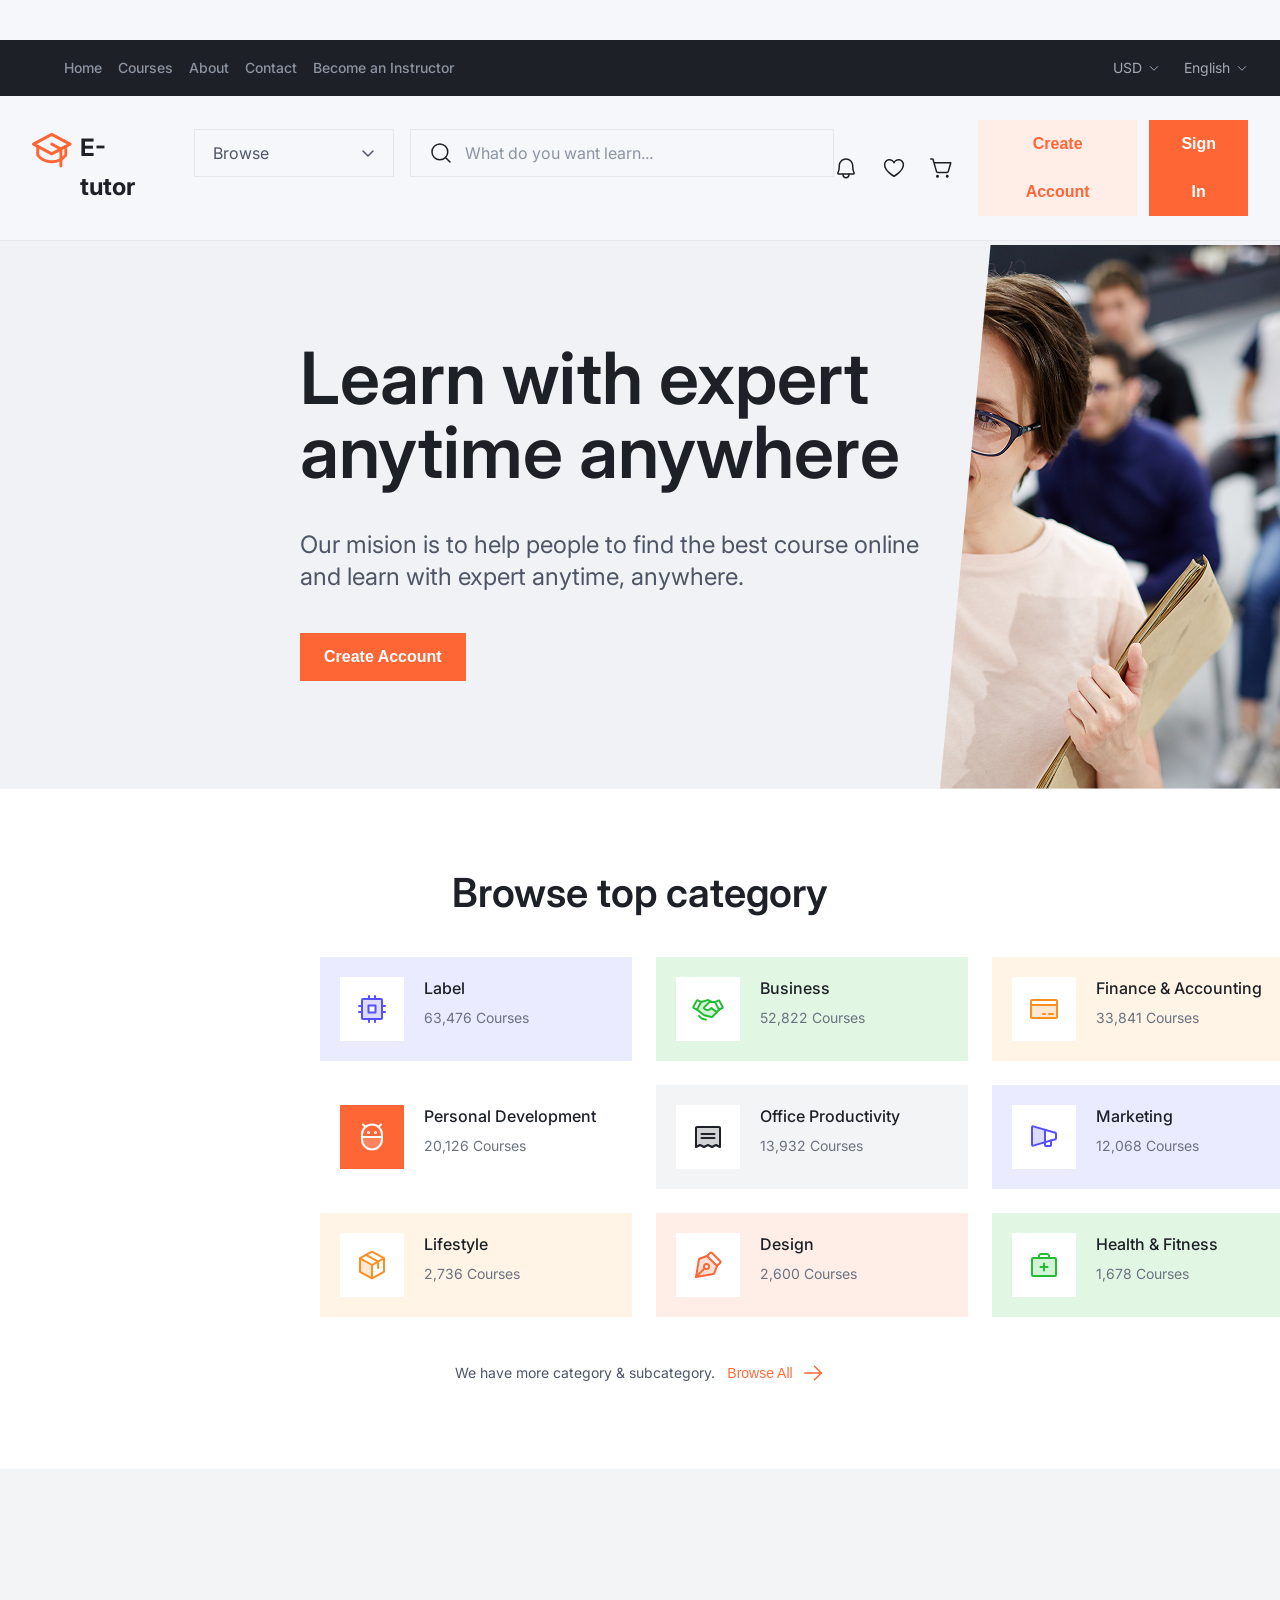
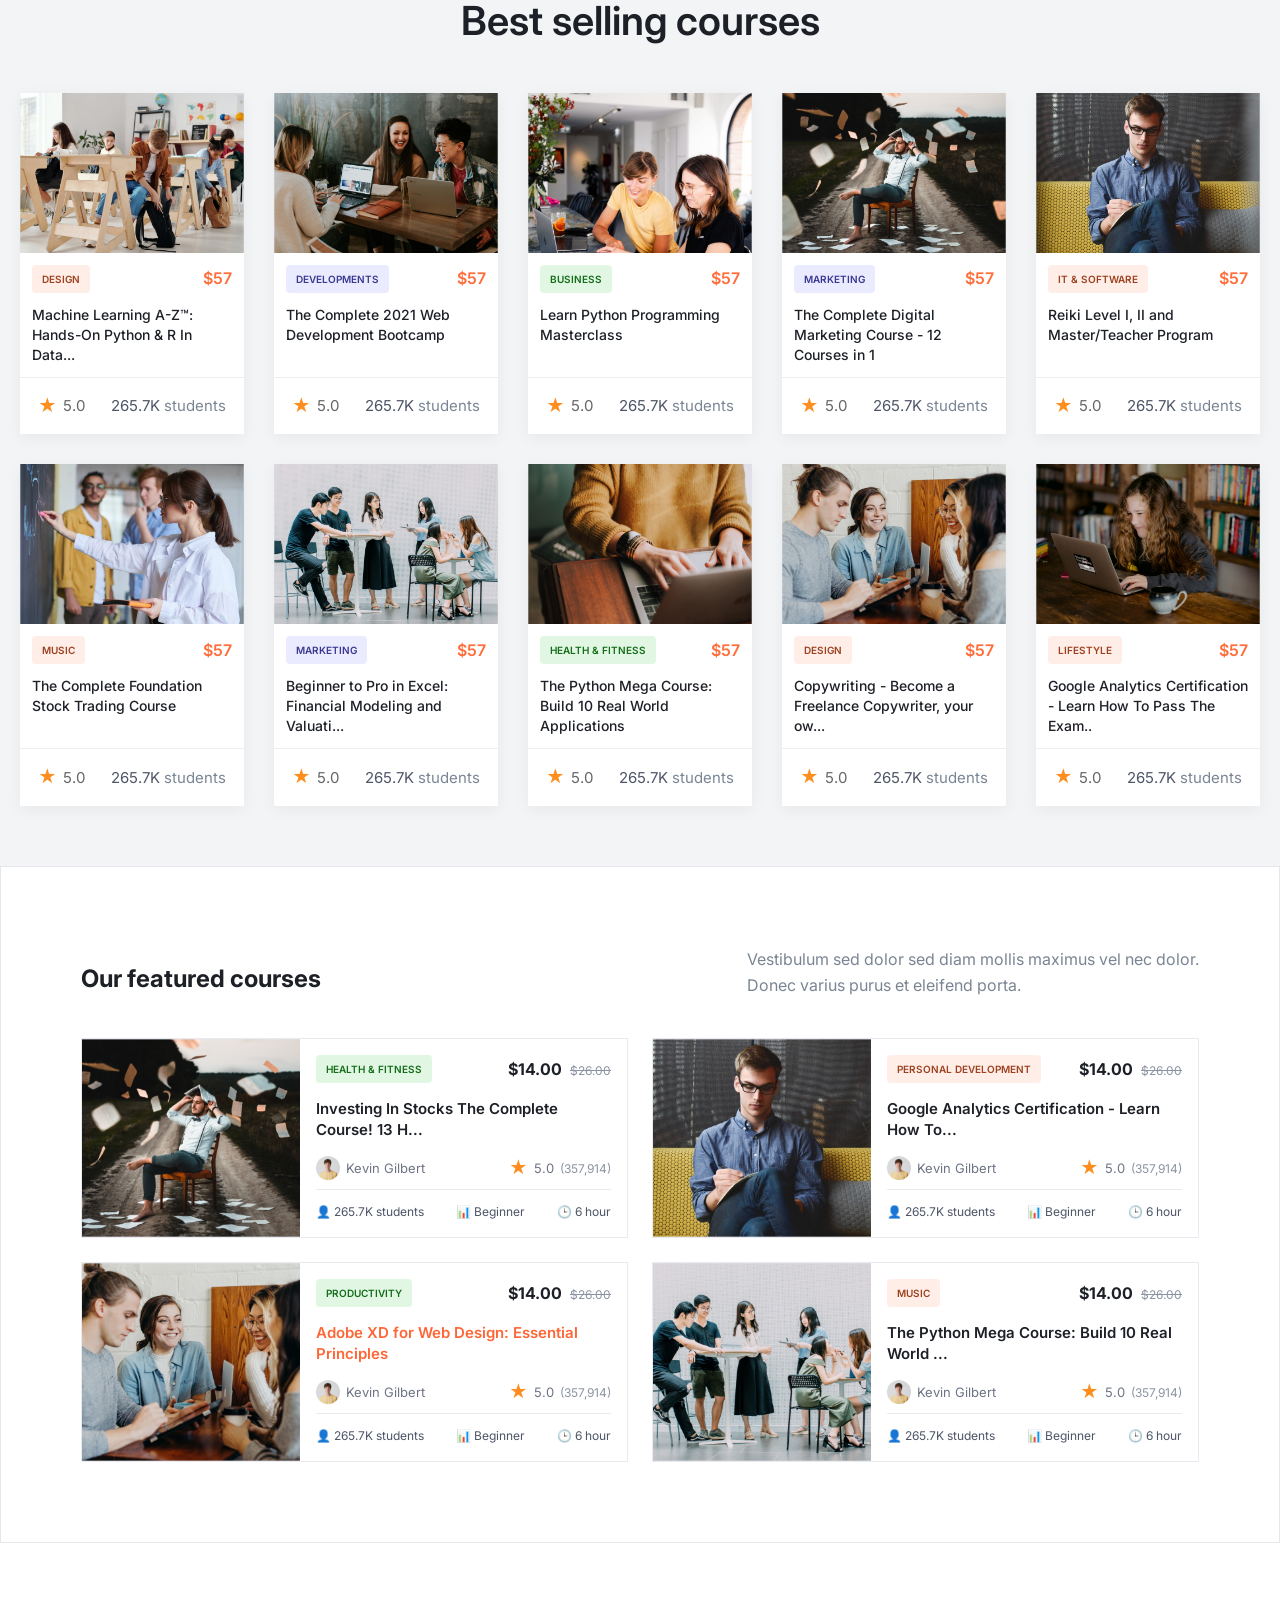
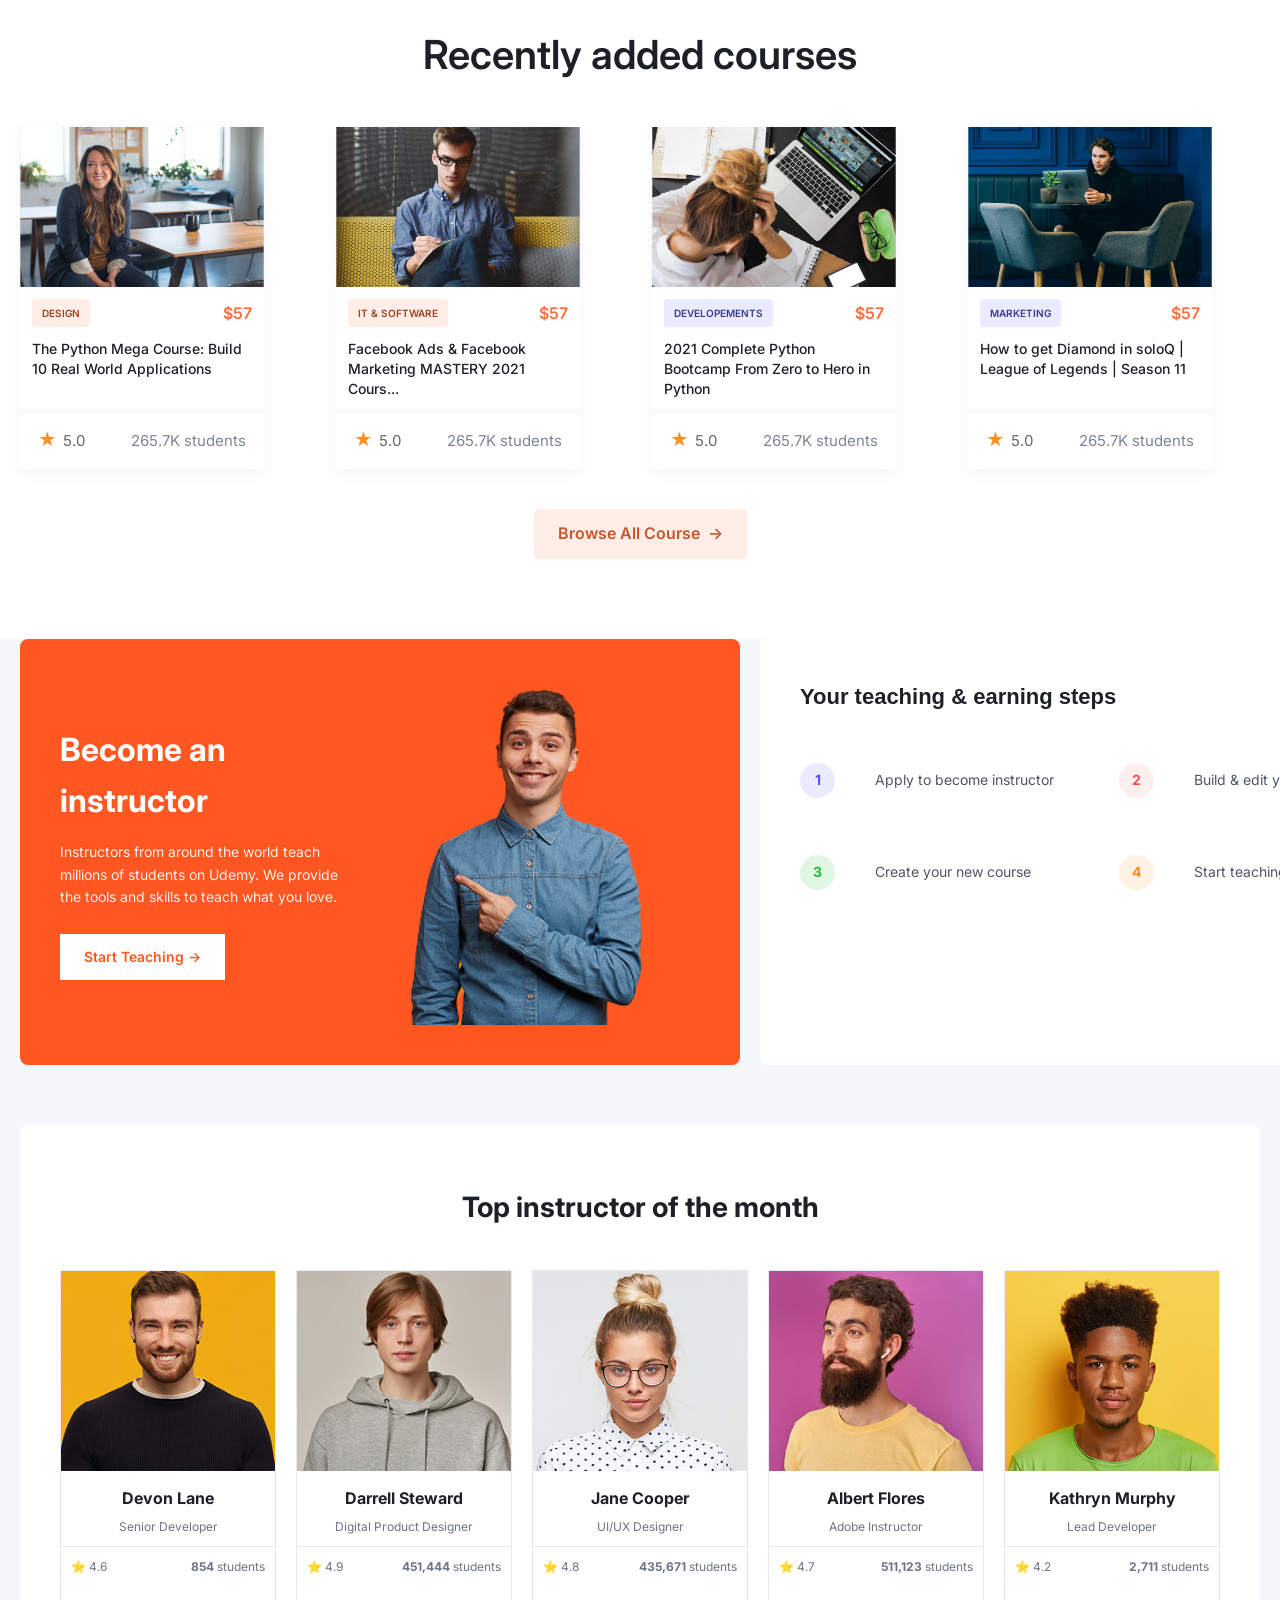
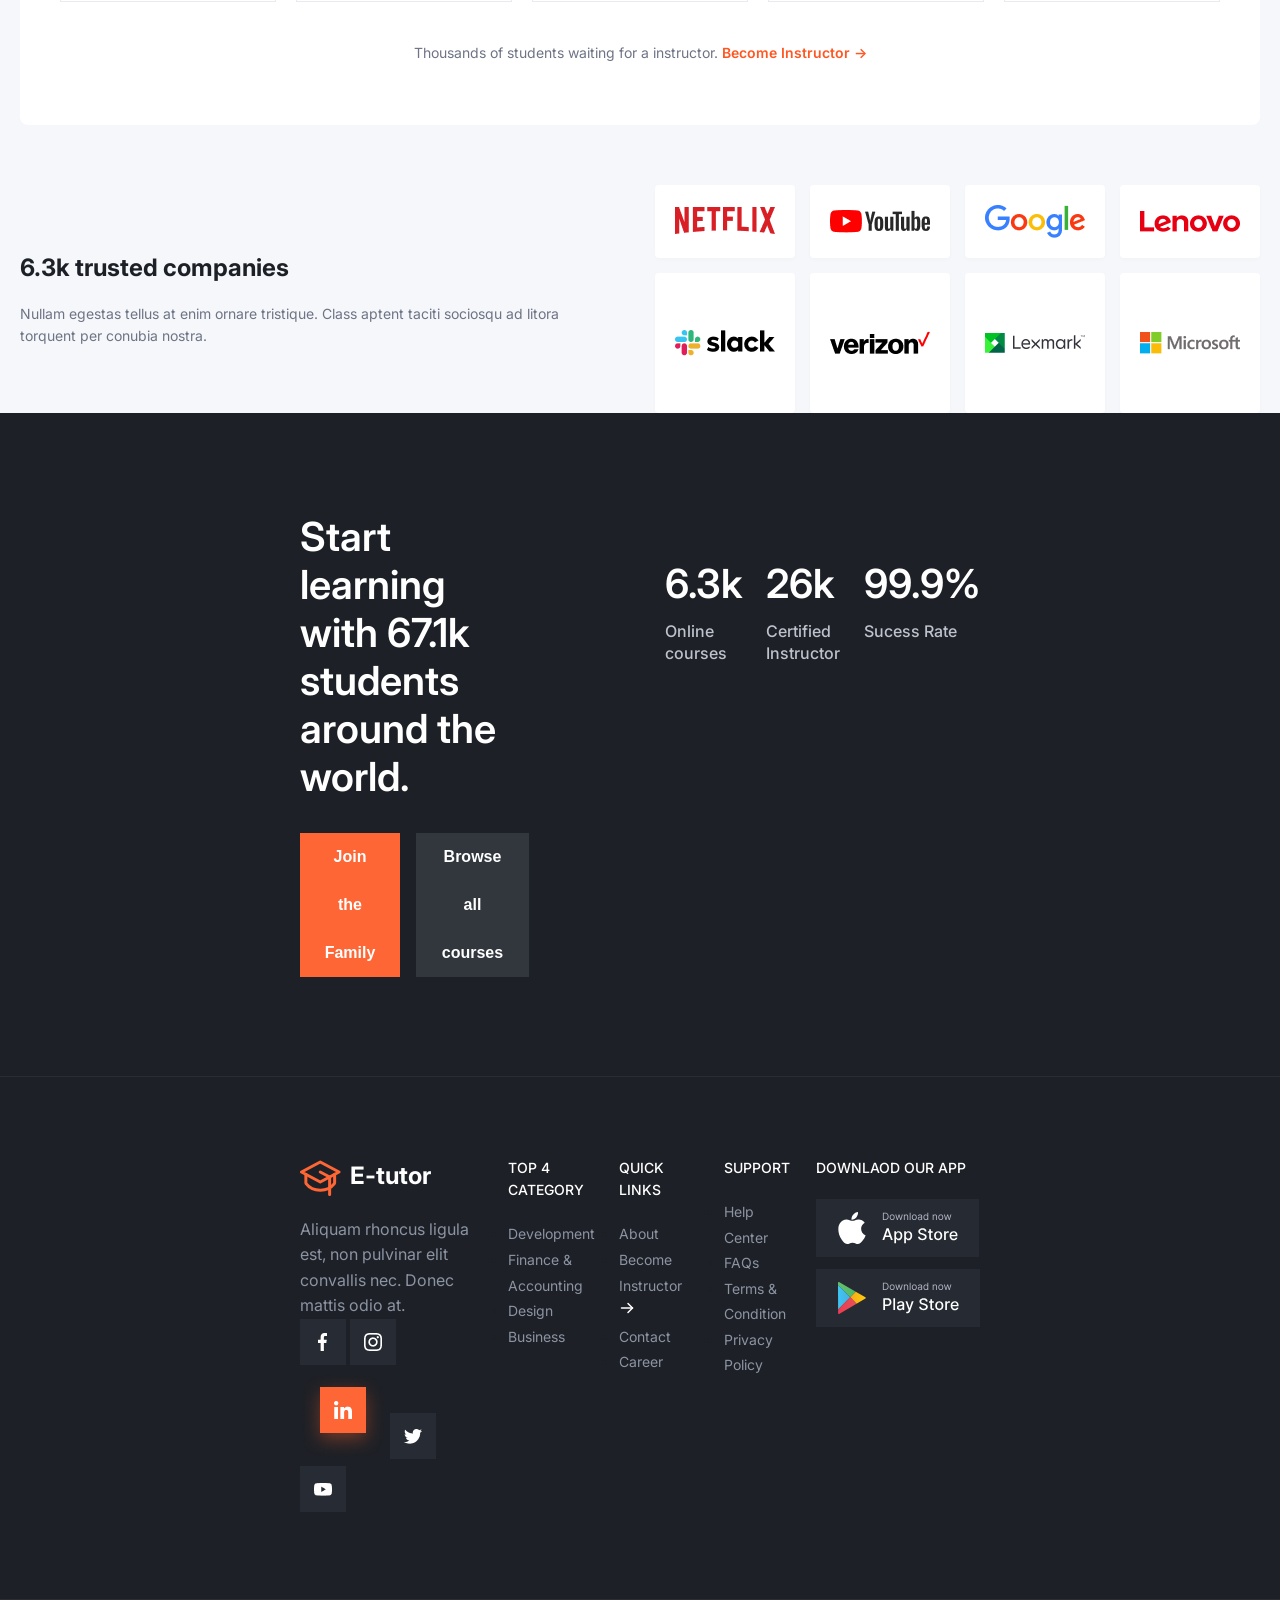
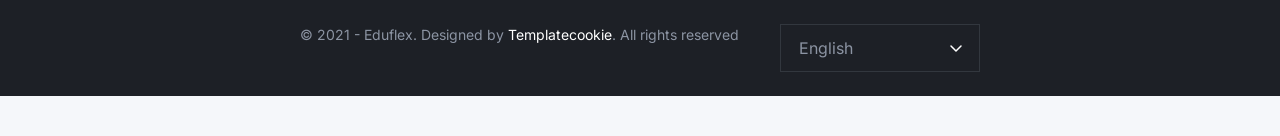
==== index.html @ 82d7642f "test" ====
<!doctype html>
<html lang="en">
  <head>
    <meta charset="UTF-8" />
    <meta name="viewport" content="width=device-width, initial-scale=1.0" />
    <title>E-Tutor</title>
    <link rel="stylesheet" href="main.css" />
    <link
      href="https://fonts.googleapis.com/css2?family=Inter:wght@400;500;600;700&display=swap"
      rel="stylesheet"
    />
  </head>


  <body>

    <!--Navigation-->
    <header>
      <nav class="top-nav">
        <ul>
          <li><a href="#">Home</a></li>
          <li><a href="#">Courses</a></li>
          <li><a href="#">About</a></li>
          <li><a href="#">Contact</a></li>
          <li><a href="#">Become an Instructor</a></li>
        </ul>

        <div class="usd-eng">
          <div class="usd">
            <div class="usd">USD</div>
            <img src="assets/imgs/ChevronDown.svg" alt="ChevronDown" />
          </div>

          <div class="eng">
            <div class="eng">English</div>
            <img src="assets/imgs/ChevronDown.svg" alt="ChevronDown" />
          </div>
        </div>
      </nav>

      <nav class="first-nav">
        <div class="left">
          <div class="logo">
            <img src="assets/icons/GraduationCap.svg" alt="logo" />
            <h1>E-tutor</h1>
          </div>

          <div class="category-search">
            <div class="category">
              <span>Browse</span>
              <img src="assets/imgs/ChevronDown-browse.svg" alt="ChevronDown" />
            </div>
            <div class="search">
              <img src="assets/icons/MagnifyingGlass.svg" alt="search" />
              <span>What do you want learn...</span>
            </div>
          </div>
        </div>

        <div class="right">
          <div class="icons">
            <img src="assets/icons/Bell.svg" alt="bell" />
            <img src="assets/icons/Heart.svg" alt="heart" />
            <img src="assets/icons/ShoppingCartSimple.svg" alt="shoppingcart" />
          </div>
          <div class="buttons">
            <button class="btn-secondary-primary">Create Account</button>
            <button class="btn-primary-primary">Sign In</button>
          </div>
        </div>
      </nav>
      
    </header>

    <!--First section-->

    <section class="hero">
      <div class="content">
        <h1>Learn with expert anytime anywhere</h1>
        <p>
          Our mision is to help people to find the best course online and learn
          with expert anytime, anywhere.
        </p>
        <button class="btn-primary-primary">Create Account</button>
      </div>
      <div class="image-box">
        <img src="assets/imgs/hero-image.png" alt="heroimage" />
      </div>
    </section>

    <!--Category section-->

    <section class="top-category">
      <h2>Browse top category</h2>

      <div class="container">
        <div class="collection secondary">
          <img src="assets/icons/Frame 145.svg" alt="" />
          <div class="content">
            <h3>Label</h3>
            <p>63,476 Courses</p>
          </div>
        </div>

        <div class="collection success">
          <img src="assets/icons/Frame 145 (1).svg" alt="" />
          <div class="content">
            <h3>Business</h3>
            <p>52,822 Courses</p>
          </div>
        </div>

        <div class="collection warning">
          <img src="assets/icons/Frame 145 (2).svg" alt="" />
          <div class="content">
            <h3>Finance & Accounting</h3>
            <p>33,841 Courses</p>
          </div>
        </div>

        <div class="collection error">
          <img src="assets/icons/Frame 145 (3).svg" alt="" />
          <div class="content">
            <h3>IT & Software</h3>
            <p>22,649 Courses</p>
          </div>
        </div>

        <div class="collection white">
          <img src="assets/icons/Frame 145 (4).svg" alt="" />
          <div class="content">
            <h3>Personal Development</h3>
            <p>20,126 Courses</p>
          </div>
        </div>

        <div class="collection gray">
          <img src="assets/icons/Frame 145 (5).svg" alt="" />
          <div class="content">
            <h3>Office Productivity</h3>
            <p>13,932 Courses</p>
          </div>
        </div>

        <div class="collection secondary">
          <img src="assets/icons/Frame 145 (6).svg" alt="" />
          <div class="content">
            <h3>Marketing</h3>
            <p>12,068 Courses</p>
          </div>
        </div>

        <div class="collection gray">
          <img src="assets/icons/Frame 145 (7).svg" alt="" />
          <div class="content">
            <h3>Photography & Video</h3>
            <p>6,196 Courses</p>
          </div>
        </div>

        <div class="collection warning">
          <img src="assets/icons/Frame 145 (8).svg" alt="" />
          <div class="content">
            <h3>Lifestyle</h3>
            <p>2,736 Courses</p>
          </div>
        </div>

        <div class="collection primary">
          <img src="assets/icons/Frame 145 (9).svg" alt="" />
          <div class="content">
            <h3>Design</h3>
            <p>2,600 Courses</p>
          </div>
        </div>

        <div class="collection success">
          <img src="assets/icons/Frame 145 (10).svg" alt="" />
          <div class="content">
            <h3>Health & Fitness</h3>
            <p>1,678 Courses</p>
          </div>
        </div>

        <div class="collection warning">
          <img src="assets/icons/Frame 145 (11).svg" alt="" />
          <div class="content">
            <h3>Music</h3>
            <p>959 Courses</p>
          </div>
        </div>
      </div>

      <div class="more-categories">
        <p>We have more category & subcategory.</p>
        <button class="simple-btn">Browse All <img src="assets/icons/ArrowRight (1).svg" alt="arrow"></button>
      </div>
    </section>

    <section class="selling-courses">
      <div class="selling-courses-content container">
        <h1 class="selling-courses-h1">Best selling courses</h1>
        <div class="selling-courses-cards">
          <div class="course-card">
            <img
              src="assets/imgs/fstcardimage.png"
              alt="Course Image"
              class="course-img"
            />

            <div class="course-body">
              <div class="top-row">
                <span class="category-red">DESIGN</span>
                <span class="price">$57</span>
              </div>

              <h3 class="course-title">
                Machine Learning A-Z™: Hands-On Python & R In Data...
              </h3>
            </div>

            <div class="course-footer">
              <div class="rating">
                <span class="star">★</span>
                <span>5.0</span>
              </div>
              <div class="students">
                <span style="color: #4e5566">265.7K </span>students
              </div>
            </div>
          </div>
          <div class="course-card">
            <img
              src="assets/imgs/2cardimage.png"
              alt="Course Image"
              class="course-img"
            />

            <div class="course-body">
              <div class="top-row">
                <span class="category-blue">DEVELOPMENTS</span>
                <span class="price">$57</span>
              </div>

              <h3 class="course-title">
                The Complete 2021 Web Development Bootcamp
              </h3>
            </div>

            <div class="course-footer">
              <div class="rating">
                <span class="star">★</span>
                <span>5.0</span>
              </div>
              <div class="students">
                <span style="color: #4e5566">265.7K </span>students
              </div>
            </div>
          </div>
          <div class="course-card">
            <img
              src="assets/imgs/3cardimage.png"
              alt="Course Image"
              class="course-img"
            />

            <div class="course-body">
              <div class="top-row">
                <span class="category-green">BUSINESS</span>
                <span class="price">$57</span>
              </div>

              <h3 class="course-title">Learn Python Programming Masterclass</h3>
            </div>

            <div class="course-footer">
              <div class="rating">
                <span class="star">★</span>
                <span>5.0</span>
              </div>
              <div class="students">
                <span style="color: #4e5566">265.7K </span>students
              </div>
            </div>
          </div>
          <div class="course-card">
            <img
              src="assets/imgs/4cardimage.png"
              alt="Course Image"
              class="course-img"
            />

            <div class="course-body">
              <div class="top-row">
                <span class="category-blue">MARKETING</span>
                <span class="price">$57</span>
              </div>

              <h3 class="course-title">
                The Complete Digital Marketing Course - 12 Courses in 1
              </h3>
            </div>

            <div class="course-footer">
              <div class="rating">
                <span class="star">★</span>
                <span>5.0</span>
              </div>
              <div class="students">
                <span style="color: #4e5566">265.7K </span>students
              </div>
            </div>
          </div>
          <div class="course-card">
            <img
              src="assets/imgs/5cardimage.png"
              alt="Course Image"
              class="course-img"
            />

            <div class="course-body">
              <div class="top-row">
                <span class="category-red">IT & SOFTWARE</span>
                <span class="price">$57</span>
              </div>

              <h3 class="course-title">
                Reiki Level I, II and Master/Teacher Program
              </h3>
            </div>

            <div class="course-footer">
              <div class="rating">
                <span class="star">★</span>
                <span>5.0</span>
              </div>
              <div class="students">
                <span style="color: #4e5566">265.7K </span>students
              </div>
            </div>
          </div>
          <div class="course-card">
            <img
              src="assets/imgs/6cardimage.png"
              alt="Course Image"
              class="course-img"
            />

            <div class="course-body">
              <div class="top-row">
                <span class="category-red">MUSIC</span>
                <span class="price">$57</span>
              </div>

              <h3 class="course-title">
                The Complete Foundation Stock Trading Course
              </h3>
            </div>

            <div class="course-footer">
              <div class="rating">
                <span class="star">★</span>
                <span>5.0</span>
              </div>
              <div class="students">
                <span style="color: #4e5566">265.7K </span>students
              </div>
            </div>
          </div>
          <div class="course-card">
            <img
              src="assets/imgs/7cardimage.png"
              alt="Course Image"
              class="course-img"
            />

            <div class="course-body">
              <div class="top-row">
                <span class="category-blue">MARKETING</span>
                <span class="price">$57</span>
              </div>

              <h3 class="course-title">
                Beginner to Pro in Excel: Financial Modeling and Valuati...
              </h3>
            </div>

            <div class="course-footer">
              <div class="rating">
                <span class="star">★</span>
                <span>5.0</span>
              </div>
              <div class="students">
                <span style="color: #4e5566">265.7K </span>students
              </div>
            </div>
          </div>
          <div class="course-card">
            <img
              src="assets/imgs/8cardimage.png"
              alt="Course Image"
              class="course-img"
            />

            <div class="course-body">
              <div class="top-row">
                <span class="category-green">HEALTH & FITNESS</span>
                <span class="price">$57</span>
              </div>

              <h3 class="course-title">
                The Python Mega Course: Build 10 Real World Applications
              </h3>
            </div>

            <div class="course-footer">
              <div class="rating">
                <span class="star">★</span>
                <span>5.0</span>
              </div>
              <div class="students">
                <span style="color: #4e5566">265.7K </span>students
              </div>
            </div>
          </div>
          <div class="course-card">
            <img
              src="assets/imgs/9cardimage.png"
              alt="Course Image"
              class="course-img"
            />

            <div class="course-body">
              <div class="top-row">
                <span class="category-red">DESIGN</span>
                <span class="price">$57</span>
              </div>

              <h3 class="course-title">
                Copywriting - Become a Freelance Copywriter, your ow...
              </h3>
            </div>

            <div class="course-footer">
              <div class="rating">
                <span class="star">★</span>
                <span>5.0</span>
              </div>
              <div class="students">
                <span style="color: #4e5566">265.7K </span>students
              </div>
            </div>
          </div>
          <div class="course-card">
            <img
              src="assets/imgs/10cardimage.png"
              alt="Course Image"
              class="course-img"
            />

            <div class="course-body">
              <div class="top-row">
                <span class="category-red">LIFESTYLE</span>
                <span class="price">$57</span>
              </div>

              <h3 class="course-title">
                Google Analytics Certification - Learn How To Pass The Exam..
              </h3>
            </div>

            <div class="course-footer">
              <div class="rating">
                <span class="star">★</span>
                <span>5.0</span>
              </div>
              <div class="students">
                <span style="color: #4e5566">265.7K </span>students
              </div>
            </div>
          </div>
        </div>
      </div>
    </section>

    <section class="feature-courses">
      <div class="feature-courses-content container">
        <div class="feature-courses-text-content">
          <h1 class="feature-courses-h1">Our featured courses</h1>
          <p class="feature-courses-p students">
            Vestibulum sed dolor sed diam mollis maximus vel nec dolor. <br />
            Donec varius purus et eleifend porta.
          </p>
        </div>
        <div class="feature-grid">
          <div class="feature-card">
            <div class="feature-img">
              <img src="assets/imgs/feature1pic.png" alt="Course Thumbnail" />
            </div>

            <div class="feature-content">
              <div class="feature-top">
                <span class="category-green">HEALTH & FITNESS</span>
                <div class="feature-price">
                  <span class="new-price">$14.00</span>
                  <span class="old-price">$26.00</span>
                </div>
              </div>

              <h3 class="feature-title">
                Investing In Stocks The Complete Course! 13 H...
              </h3>

              <div class="feature-meta">
                <div class="instructor">
                  <img
                    src="assets/icons/profile iconK.G.jpg"
                    alt="Kevin Gilbert"
                    class="avatar"
                  />
                  <span>Kevin Gilbert</span>
                </div>
                <div class="rating">
                  <span class="star">★</span>
                  <span class="score">5.0</span>
                  <span class="count">(357,914)</span>
                </div>
              </div>

              <div class="feature-footer">
                <div class="footer-item"><span>👤</span> 265.7K students</div>
                <div class="footer-item"><span>📊</span> Beginner</div>
                <div class="footer-item"><span>🕒</span> 6 hour</div>
              </div>
            </div>
          </div>
          <div class="feature-card">
            <div class="feature-img">
              <img src="assets/imgs/feature2pic.png" alt="Course Thumbnail" />
            </div>

            <div class="feature-content">
              <div class="feature-top">
                <span class="category-red">PERSONAL DEVELOPMENT</span>
                <div class="feature-price">
                  <span class="new-price">$14.00</span>
                  <span class="old-price">$26.00</span>
                </div>
              </div>

              <h3 class="feature-title">
                Google Analytics Certification - Learn How To...
              </h3>

              <div class="feature-meta">
                <div class="instructor">
                  <img
                    src="assets/icons/profile iconK.G.jpg"
                    alt="Kevin Gilbert"
                    class="avatar"
                  />
                  <span>Kevin Gilbert</span>
                </div>
                <div class="rating">
                  <span class="star">★</span>
                  <span class="score">5.0</span>
                  <span class="count">(357,914)</span>
                </div>
              </div>

              <div class="feature-footer">
                <div class="footer-item"><span>👤</span> 265.7K students</div>
                <div class="footer-item"><span>📊</span> Beginner</div>
                <div class="footer-item"><span>🕒</span> 6 hour</div>
              </div>
            </div>
          </div>
          <div class="feature-card">
            <div class="feature-img">
              <img src="assets/imgs/feature3pic.png" alt="Course Thumbnail" />
            </div>

            <div class="feature-content">
              <div class="feature-top">
                <span class="category-green">PRODUCTIVITY</span>
                <div class="feature-price">
                  <span class="new-price">$14.00</span>
                  <span class="old-price">$26.00</span>
                </div>
              </div>

              <h3 class="feature-title" style="color: #ff6636">
                Adobe XD for Web Design: Essential Principles
              </h3>

              <div class="feature-meta">
                <div class="instructor">
                  <img
                    src="assets/icons/profile iconK.G.jpg"
                    alt="Kevin Gilbert"
                    class="avatar"
                  />
                  <span>Kevin Gilbert</span>
                </div>
                <div class="rating">
                  <span class="star">★</span>
                  <span class="score">5.0</span>
                  <span class="count">(357,914)</span>
                </div>
              </div>

              <div class="feature-footer">
                <div class="footer-item"><span>👤</span> 265.7K students</div>
                <div class="footer-item"><span>📊</span> Beginner</div>
                <div class="footer-item"><span>🕒</span> 6 hour</div>
              </div>
            </div>
          </div>
          <div class="feature-card">
            <div class="feature-img">
              <img src="assets/imgs/feature4pic.png" alt="Course Thumbnail" />
            </div>

            <div class="feature-content">
              <div class="feature-top">
                <span class="category-red">MUSIC</span>
                <div class="feature-price">
                  <span class="new-price">$14.00</span>
                  <span class="old-price">$26.00</span>
                </div>
              </div>

              <h3 class="feature-title">
                The Python Mega Course: Build 10 Real World ...
              </h3>

              <div class="feature-meta">
                <div class="instructor">
                  <img
                    src="assets/icons/profile iconK.G.jpg"
                    alt="Kevin Gilbert"
                    class="avatar"
                  />
                  <span>Kevin Gilbert</span>
                </div>
                <div class="rating">
                  <span class="star">★</span>
                  <span class="score">5.0</span>
                  <span class="count">(357,914)</span>
                </div>
              </div>

              <div class="feature-footer">
                <div class="footer-item"><span>👤</span> 265.7K students</div>
                <div class="footer-item"><span>📊</span> Beginner</div>
                <div class="footer-item"><span>🕒</span> 6 hour</div>
              </div>
            </div>
          </div>
        </div>
      </div>
    </section>
    <section class="recently-added">
      <div class="container">
        <h1 class="recently-added-h1">Recently added courses</h1>

        <div class="recently-added-grid">
          <div class="course-card">
            <img
              src="assets/imgs/recentlypic1.png"
              alt="Course Image"
              class="course-img"
            />
            <div class="course-body">
              <div class="top-row">
                <span class="category-red">DESIGN</span>
                <span class="price">$57</span>
              </div>
              <h3 class="course-title">
                The Python Mega Course: Build 10 Real World Applications
              </h3>
            </div>
            <div class="course-footer">
              <div class="rating"><span class="star">★</span> 5.0</div>
              <div class="students">265.7K students</div>
            </div>
          </div>
          <div class="course-card">
            <img
              src="assets/imgs/recentlypic2.png"
              alt="Course Image"
              class="course-img"
            />
            <div class="course-body">
              <div class="top-row">
                <span class="category-red">IT & SOFTWARE</span>
                <span class="price">$57</span>
              </div>
              <h3 class="course-title">
                Facebook Ads & Facebook Marketing MASTERY 2021 Cours...
              </h3>
            </div>
            <div class="course-footer">
              <div class="rating"><span class="star">★</span> 5.0</div>
              <div class="students">265.7K students</div>
            </div>
          </div>
          <div class="course-card">
            <img
              src="assets/imgs/recentlypic3.png"
              alt="Course Image"
              class="course-img"
            />
            <div class="course-body">
              <div class="top-row">
                <span class="category-blue">DEVELOPEMENTS</span>
                <span class="price">$57</span>
              </div>
              <h3 class="course-title">
                2021 Complete Python Bootcamp From Zero to Hero in Python
              </h3>
            </div>
            <div class="course-footer">
              <div class="rating"><span class="star">★</span> 5.0</div>
              <div class="students">265.7K students</div>
            </div>
          </div>
          <div class="course-card">
            <img
              src="assets/imgs/recentlypic4.png"
              alt="Course Image"
              class="course-img"
            />
            <div class="course-body">
              <div class="top-row">
                <span class="category-blue">MARKETING</span>
                <span class="price">$57</span>
              </div>
              <h3 class="course-title">
                How to get Diamond in soloQ | League of Legends | Season 11
              </h3>
            </div>
            <div class="course-footer">
              <div class="rating"><span class="star">★</span> 5.0</div>
              <div class="students">265.7K students</div>
            </div>
          </div>
        </div>

        <div class="browse-btn-container">
          <a href="#" class="btn-light-primary">
            Browse All Course <span>→</span>
          </a>
        </div>
      </div>
    </section>

    <!-- Adam developer section -->

     <section class="instructor-section">
    <div class="container">
        <section class="hero-grid">
          <div class="cta-card orange-bg">
            <div class="cta-content">
              <h1>Become an instructor</h1>
              <p>
                Instructors from around the world teach millions of students on
                Udemy. We provide the tools and skills to teach what you love.
              </p>
              <a href="#" class="btn-white">Start Teaching &rarr;</a>
            </div>
            <div class="cta-image">
              <img
                src="./assets/imgs/Become an Instructor (1).png"
                alt="Instructor pointing"
              />
            </div>
          </div>
          <div class="steps-card">
            <h2>Your teaching & earning steps</h2>
            <div class="steps-list">
              <div class="step-item">
                <span class="step-num one">1</span>
                <p>Apply to become instructor</p>
              </div>
              <div class="step-item">
                <span class="step-num two">2</span>
                <p>Build & edit your profile</p>
              </div>
              <div class="step-item">
                <span class="step-num three">3</span>
                <p>Create your new course</p>
              </div>
              <div class="step-item">
                <span class="step-num four">4</span>
                <p>Start teaching & earning</p>
              </div>
            </div>
          </div>
        </section>

        <section class="instructors-section">
          <div class="section-header">
            <h2>Top instructor of the month</h2>
          </div>

          <div class="instructor-grid">
            <div class="instructor-card">
              <div class="img-wrapper yellow">
                <img src="./assets/imgs/Image (11).png" alt="Devon Lane" />
              </div>
              <h3>Devon Lane</h3>
              <span>Senior Developer</span>
              <hr />
              <div class="card-footer">
                <span class="rating">⭐ 4.6</span>
                <span class="students"><b>854</b> students</span>
              </div>
            </div>
            <div class="instructor-card">
              <div class="img-wrapper grey">
                <img src="./assets/imgs/Image (12).png" alt="Darrell Steward" />
              </div>
              <h3>Darrell Steward</h3>
              <span>Digital Product Designer</span>
              <hr />
              <div class="card-footer">
                <span class="rating">⭐ 4.9</span>
                <span class="students"><b>451,444</b> students</span>
              </div>
            </div>
            <div class="instructor-card">
              <div class="img-wrapper blue">
                <img src="./assets/imgs/Image (13).png" alt="Jane Cooper" />
              </div>
              <h3>Jane Cooper</h3>
              <span>UI/UX Designer</span>
              <hr />
              <div class="card-footer">
                <span class="rating">⭐ 4.8</span>
                <span class="students"><b>435,671</b> students</span>
              </div>
            </div>
            <div class="instructor-card">
              <div class="img-wrapper purple">
                <img src="./assets/imgs/Image (14).png" alt="Albert Flores" />
              </div>
              <h3>Albert Flores</h3>
              <span>Adobe Instructor</span>
              <hr />
              <div class="card-footer">
                <span class="rating">⭐ 4.7</span>
                <span class="students"><b>511,123</b> students</span>
              </div>
            </div>
            <div class="instructor-card">
              <div class="img-wrapper green">
                <img src="./assets/imgs/Image (15).png" alt="Kathryn Murphy" />
              </div>
              <h3>Kathryn Murphy</h3>
              <span>Lead Developer</span>
              <hr />
              <div class="card-footer">
                <span class="rating">⭐ 4.2</span>
                <span class="students"><b>2,711</b> students</span>
              </div>
            </div>
          </div>
          <p class="bottom-cta">
            Thousands of students waiting for a instructor.
            <a href="#">Become Instructor &rarr;</a>
          </p>
        </section>

        <section class="trust-section">
          <div class="trust-info">
            <h2>6.3k trusted companies</h2>
            <p>
              Nullam egestas tellus at enim ornare tristique. Class aptent
              taciti sociosqu ad litora torquent per conubia nostra.
            </p>
          </div>
          <div class="logo-grid">
            <div class="logo-card">
              <img src="./assets/imgs/Vector (9).png" alt="Netflix" />
            </div>
            <div class="logo-card">
              <img src="./assets/imgs/youtube.png" alt="YouTube" />
            </div>
            <div class="logo-card">
              <img src="./assets/imgs/google.png" alt="Google" />
            </div>
            <div class="logo-card">
              <img src="./assets/imgs/lenovo.png" alt="Lenovo" />
            </div>
            <div class="logo-card">
              <img src="./assets/imgs/slack.png" alt="Slack" />
            </div>
            <div class="logo-card">
              <img src="./assets/imgs/verizon.png" alt="Verizon" />
            </div>
            <div class="logo-card">
              <img src="./assets/imgs/lexmark.png" alt="Lexmark" />
            </div>
            <div class="logo-card">
              <img src="./assets/imgs/microsoft.png" alt="Microsoft" />
            </div>
          </div>
        </section>
      </div>


    <!--Footer-->


    <footer>

      <div class="call-to-action">

        <div class="content">
          <h2>Start learning with 67.1k <br> students around the world.</h2>
          <div class="buttons">
            <button class="btn-primary-primary">Join the Family</button>
            <button class="btn-secondary-gray">Browse all courses</button>
          </div>
        </div>

        <div class="fun-facts">

          <div class="fun-fact">
            <h2>6.3k</h2>
            <p>Online courses</p>
          </div>
          <div class="fun-fact">
            <h2>26k</h2>
            <p>Certified Instructor</p>
          </div>
          <div class="fun-fact">
            <h2>99.9%</h2>
            <p>Sucess Rate</p>
          </div>

        </div>

      </div>

      <div class="main-footer">
        <div class="eduguard">
          <div class="content">
             <div class="logo">
                <img src="assets/icons/GraduationCap.svg" alt="logo">
                <h1>E-tutor</h1>
             </div>
             <p>Aliquam rhoncus ligula est, non pulvinar elit<br>
             convallis nec. Donec mattis odio at.</p>
          </div>
          <div class="social-media">
            <img src="assets/icons/Social (1).png" alt="facebook">
            <img src="assets/icons/Social.png" alt="instagram">
            <img src="assets/icons/Social (4).png" alt="linkedin">
            <img src="assets/icons/Social (2).png" alt="twitter">
            <img src="assets/icons/Social (3).png" alt="youtube">
          </div>

        </div>

        <div class="explore">
          <h3>Top 4 Category</h3>
          <div>
            <ul>
              <li><a href="#">Development</a></li>
              <li><a href="#">Finance & Accounting</a></li>
              <li><a href="#">Design</a></li>
              <li><a href="#">Business</a></li>
            </ul>
          </div>
        </div>

        <div class="quick-links">
          <h3>Quick Links</h3>
          <div>
            <ul>
              <li><a href="#">About</a></li>
              <li><a href="#">Become Instructor <img src="assets/icons/ArrowRight.svg" alt="arrowright"></a></li>
              <li><a href="#">Contact</a></li>
              <li><a href="#">Career</a></li>
            </ul>
          </div>
        </div>

        <div class="support">
          <h3>Support</h3>
          <div>
            <ul>
              <li><a href="#">Help Center</a></li>
              <li><a href="#">FAQs</a></li>
              <li><a href="#">Terms & Condition</a></li>
              <li><a href="#">Privacy Policy</a></li>
            </ul>
          </div>
        </div>

        <div class="download-app">
          <h3>Downlaod our app</h3>
          <div class="app">
            <img src="assets/icons/Download our app.svg" alt="appstore">
            <img src="assets/icons/Download our app (1).svg" alt="playstore">
          </div>
        </div>

      </div>

      <div class="bottom-footer">
        <p>© 2021 - Eduflex. Designed by <span>Templatecookie</span>. All rights reserved</p>
        <div class="language">
          <span>English</span>
          <img src="assets/icons/footer-ChevronDown (1).svg" alt="chevrondown">
        </div>

      </div>


    </footer>

















  </body>
</html>
---- main.css ----
* {
  margin: 0;
  padding: 0;
  box-sizing: border-box;

}

:root {
  --primary-orange: #FF5722;
  --text-dark: #1D2026;
  --text-light: #6E7485;
  --bg-light: #F5F7FA;
  --gray-900: #1D2026;
  --gray-800: #32373e;
  --gray-700: #4E5566;
  --gray-600: #6b7280;
  --gray-500: #8C94A3;
  --gray-400: #a3a9b6;
  --gray-300: #bdc2cc;
  --gray-200: #d1d5db;
  --gray-100: #e5e7eb;
  --gray-50: #f3f4f6;
  --white: #ffffff;
  --primary-900: #2d1309;
  --primary-800: #632a14;
  --primary-700: #9c4221;
  --primary-600: #c9552b;
  --primary-500: #ff6d3b;
  --primary-400: #ff8c66;
  --primary-300: #ffaa8c;
  --primary-200: #FFDDD1;
  --primary-100: #FFEEE8;
  --secondary-900: #12112a;
  --secondary-800: #25245d;
  --secondary-700: #3a3891;
  --secondary-600: #4e4bc6;
  --secondary-500: #5e5bf9;
  --secondary-400: #7f7dfa;
  --secondary-300: #9f9dfb;
  --secondary-200: #cfcefd;
  --secondary-100: #EBEBFF;
  --success-900: #061a06;
  --success-800: #0d4411;
  --success-700: #156d1a;
  --success-600: #22932a;
  --success-500: #27b632;
  --success-400: #53c75e;
  --success-300: #81d88a;
  --success-200: #c6e9ca;
  --success-100: #E1F7E3;
  --warning-900: #281504;
  --warning-800: #66380c;
  --warning-700: #9b5816;
  --warning-600: #d07d1e;
  --warning-500: #f99725;
  --warning-400: #ffb154;
  --warning-300: #ffcb85;
  --warning-200: #ffe4be;
  --warning-100: #fff4e5;
  --danger-900: #250a0a;
  --danger-800: #5c1b1b;
  --danger-700: #8e2b2b;
  --danger-600: #bc3a3a;
  --danger-500: #e54545;
  --danger-400: #ec7272;
  --danger-300: #f19b9b;
  --danger-200: #f7c9c9;
  --danger-100: #fdf2f2;
  --error-100:#FFF0F0;
}


body{
    font-family: 'Inter', sans-serif;
    background-color: var(--bg-light);
    color: var(--text-dark);
    line-height: 1.6;
    padding: 40px 0;
}

.container {
    max-width: 1100px;
    margin: 0 auto;
    padding: 0 20px;
}

/* Hero Section */
.hero-grid {
    display: grid;
    grid-template-columns: 1.5fr 1fr;
    gap: 20px;
    margin-bottom: 60px;
}

.cta-card {
    display: flex;
    align-items: center;
    border-radius: 8px;
    overflow: hidden;
    color: white;
    padding: 40px;
    position: relative;
}

.orange-bg {
    background-color: var(--primary-orange);
}

.cta-content {
    flex: 1;
    z-index: 2;
}

.cta-content h1 {
    font-size: 32px;
    margin-bottom: 15px;
}

.cta-content p {
    font-size: 14px;
    margin-bottom: 25px;
    opacity: 0.9;
}

.btn-white {
    display: inline-block;
    background: white;
    color: var(--primary-orange);
    padding: 12px 24px;
    text-decoration: none;
    font-weight: 600;
    font-size: 14px;
}

.cta-image {
    flex: 1.2;
    /* Zdnaha bach tched blassa kber (Rectangle) */
    align-self: flex-end;
    /* Bach tji las9a l-teht bhal l-image original */
    display: flex;
    justify-content: flex-end;
}

.cta-image img {
    width: 100%;
    height: 100%;
    object-fit: cover;
    /* Had l-propriété darouriya bach l-image mat-t-jmmehch awla t-t-jbed */
    display: block;
}


/* L-container li jama3 l-stps kamlin */
.steps-card {
    background: white;
    padding: 40px;
    border-radius: 8px;
    /* Bach l-card t-hazz l-text ila t-zad t-toul dyalo */
    width: fit-content;
    min-width: 500px;
}

.steps-card h2 {
    font-size: 22px;
    margin-bottom: 30px;
    font-family: sans-serif;
}

.steps-list {
    display: grid;
    /* "auto auto" kat-khalli l-columns y-welliw straight m3a l-text */
    grid-template-columns: auto auto;
    column-gap: 40px;
    /* Fara9 kbir bin l-columns bach may-t-lass9och */
    row-gap: 20px;
}
.container {
  max-width: 1480px;
  margin: 0 auto;
  padding: 0 20px;
  width: 100%;
}
.step-item {
    display: flex;
    align-items: center;
}

.step-item p {
    /* HADOU HOUMA LI KAI-KHALIWH EN LIGNE */
    white-space: nowrap;
    /* Mat-rje3ch l-ster abadan */
    font-size: 14px;
    padding: 20px;
    color: #4E5566;
    margin: 5px;
}

.step-num {
    width: 35px;
    height: 35px;
    border-radius: 50%;
    display: flex;
    align-items: center;
    justify-content: center;
    margin-right: 15px;
    font-weight: bold;
    font-size: 14px;
    /* Bach l-dayra mat-t-f3essch m3a l-text l-twil */
    flex-shrink: 0;
}

.one {
    background: #EBEBFF;
    color: #564FFD;
}

.two {
    background: #FFF0F0;
    color: #FF4E4E;
}

.three {
    background: #E1F7E3;
    color: #23BD33;
}

.four {
    background: #FFF2E5;
    color: #FD8E1F;
}

/* Instructor Section */
.instructors-section {
    background: white;
    padding: 60px 40px;
    border-radius: 8px;
    text-align: center;
}

.section-header h2 {
    font-size: 28px;
    margin-bottom: 40px;
}

.instructor-grid {
    display: grid;
    grid-template-columns: repeat(auto-fit, minmax(180px, 1fr));
    gap: 20px;
}

.instructor-card {
    border: 1px solid #E9EAF0;
    padding-bottom: 15px;
    transition: transform 0.3s;
}

.instructor-card:hover {
    transform: translateY(-5px);
}

.img-wrapper {
    height: 200px;
    overflow: hidden;
    margin-bottom: 15px;
}

.img-wrapper img {
    width: 100%;
    height: 100%;
    object-fit: cover;
}

/* Background colors for images */


.instructor-card h3 {
    font-size: 16px;
    margin: 10px 0 5px;
}

.instructor-card span {
    font-size: 12px;
    color: var(--text-light);
    display: block;
    margin-bottom: 10px;
}

.instructor-card hr {
    border: 0;
    border-top: 1px solid #E9EAF0;
    margin: 10px 0;
}

.card-footer {
    display: flex;
    justify-content: space-between;
    padding: 0 10px;
    font-size: 12px;
}

.bottom-cta {
    margin-top: 40px;
    font-size: 14px;
    color: var(--text-light);
}

.bottom-cta a {
    color: var(--primary-orange);
    text-decoration: none;
    font-weight: 600;
}

/* Trust Section */
.trust-section {
    display: flex;
    margin-top: 60px;
    gap: 40px;
    align-items: center;
}

.trust-info {
    flex: 1;
}

.trust-info h2 {
    font-size: 24px;
    margin-bottom: 15px;
}

.trust-info p {
    color: var(--text-light);
    font-size: 14px;
}

.logo-grid {
    display: grid;
    grid-template-columns: repeat(4, 1fr);
    gap: 15px;;
}

.logo-card {
    background: white;
    padding: 20px;
    display: flex;
    align-items: center;
    justify-content: center;
    border-radius: 4px;
    box-shadow: 0 2px 4px rgba(0, 0, 0, 0.02);
}

@media (max-width: 768px) {

    .hero-grid,
    .trust-section {
        grid-template-columns: 1fr;
        flex-direction: column;
    }

    .instructor-grid {
        grid-template-columns: 1fr 1fr;
    }
}

/*selling courses section*/
.selling-courses {
  display: block;    
  width: 100%;
  background-color: var(--gray-50);
  padding-top: 80px;
  padding-bottom: 160px;
}
.selling-courses-h1 {
  width: 100%;
  text-align: center;
  font-size: 40px;
  font-weight: 600;
  color: var(--gray-900);
  margin-top: 40px;
}
.selling-courses-cards {
  display: grid;
  grid-template-columns: repeat(5, 1fr);
  gap: 30px;
  margin-top: 40px;
}
/* Course Card Styles */
.course-card {
  width: 100%;
  max-width: 244px;
  min-height: 333px;
  background: #fff;
  border-radius: 0px;
  overflow: hidden;
  box-shadow: 0 4px 15px rgba(0, 0, 0, 0.05);
  transition: 0.3s ease;
  display: flex;
  flex-direction: column;
}


.course-card:hover {
  transform: translateY(-6px);
}

.course-img {
  width: 100%;
  height: 160px;
  object-fit: cover;
}

.course-body {
  padding: 12px;
  flex-grow: 1;
}

.top-row {
  display: flex;
  justify-content: space-between;
  align-items: center;
  margin-bottom: 12px;
}

.category-red {
  background: var(--primary-100);
  color: var(--primary-700);
  font-size: 10px;
  font-weight: 600;
  padding: 6px 10px;
  border-radius: 4px;
}
.category-blue {
  background: var(--secondary-100);
  color: var(--secondary-700);
  font-size: 10px;
  font-weight: 600;
  padding: 6px 10px;
  border-radius: 4px;
}
.category-green {
  background: var(--success-100);
  color: var(--success-700);
  font-size: 10px;
  font-weight: 600;
  padding: 6px 10px;
  border-radius: 4px;
}

.price {
  font-size: 16px;
  font-weight: 600;
  color: var(--primary-500);
}

.course-title {
  font-size: 14px;
  font-weight: 500;
  color: var(--gray-900);
  line-height: 20px;
  margin: 0;
}

.course-footer {
  border-top: 1px solid #eee;
  padding: 14px 18px;
  display: flex;
  justify-content: space-between;
  align-items: center;
  font-size: 15px;
  color: #666;
  margin-top: auto;
}

.rating {
  display: flex;
  align-items: center;
  gap: 6px;
}

.star {
  color: #ff8c1a;
  font-size: 18px;
}

.students {
  color: #7a8594;
}
/* featured courses section */
.feature-courses {
  display: block;    
  width: 100%;
  margin-top: -100px; 
  position: relative; 
  z-index: 10;
}
.feature-courses-content {
  margin: 0 auto;
  padding: 80px;
  background-color: var(--white);
  border: var(--gray-100) 1px solid;
}
.feature-courses-text-content {
  display: flex;
  justify-content: space-between;
  align-items: flex-end;
  margin-bottom: 40px;
}
.feature-grid {
  display: grid;
  grid-template-columns: repeat(2, 1fr); 
  gap: 24px;
  width: 100%;
}

.feature-card {
  display: flex; /* Makes image sit next to text */
  background: #ffffff;
  border: 1px solid #e9eaf0;
  border-radius: 0px;
  overflow: hidden;
  height: 200px; /* Fixed height to match Figma 402/2 ratio */
}

.feature-img {
  width: 40%;
  height: 100%;
}

.feature-img img {
  width: 100%;
  height: 100%;
  object-fit: cover;
}

.feature-content {
  width: 60%;
  padding: 16px;
  display: flex;
  flex-direction: column;
  justify-content: space-between;
}

.feature-top {
  display: flex;
  justify-content: space-between;
  align-items: center;
}

.new-price {
  font-weight: 700;
  color: #1d2026;
}
.old-price {
  font-size: 12px;
  text-decoration: line-through;
  color: #8c94a3;
  margin-left: 4px;
}

.feature-title {
  font-size: 15px;
  line-height: 1.4;
  font-weight: 600;
  color: #1d2026;
  margin: 8px 0;
}

.feature-meta {
  display: flex;
  justify-content: space-between;
  align-items: center;
  font-size: 13px;
  color: #6e7485;
}

.instructor {
  display: flex;
  align-items: center;
  gap: 6px;
}
.avatar {
  width: 24px;
  height: 24px;
  border-radius: 50%;
}

.star {
  color: #fd8e1f;
}
.count {
  color: #8c94a3;
  font-size: 12px;
}

.feature-footer {
  display: flex;
  justify-content: space-between;
  border-top: 1px solid #e9eaf0;
  padding-top: 12px;
  font-size: 12px;
  color: #4e5566;
}
/*recently added courses section*/
/* --- RECENTLY ADDED SECTION --- */
.recently-added {
  display: block; 
  width: 100%;
  background-color: var(--white); /* White background to separate from gray above */
  padding: 80px 0;
}

.recently-added-h1 {
  width: 100%;
  text-align: center;
  font-size: 40px;
  font-weight: 600;
  color: var(--gray-900);
  margin-bottom: 40px;
}

/* 4-Column Grid for Recent Courses */
.recently-added-grid {
  display: grid;
  grid-template-columns: repeat(4, 1fr); /* 4 cards across per Figma */
  gap: 24px;
  margin-bottom: 40px;
}

/* --- BROWSE ALL BUTTON --- */
.browse-btn-container {
  display: flex;
  justify-content: center;
  margin-top: 20px;
}

.btn-light-primary {
  background-color: var(--primary-100);
  color: var(--primary-600);
  font-weight: 600;
  padding: 12px 24px;
  text-decoration: none;
  border-radius: 4px;
  display: inline-flex;
  align-items: center;
  gap: 8px;
  transition: 0.3s;
}

.btn-light-primary:hover {
  background-color: var(--primary-200);
}



/*Navigation*/


.top-nav {
    background-color: var(--gray-900);
    padding: 15px 32px;
    display: flex;
    justify-content: space-between;
    align-items: center;
    
}


.top-nav ul {
    margin-left: 32px;
    gap: 16px;
    list-style: none;
    display: flex;
    justify-content: space-between;
    
    
}


.top-nav ul a {
    color: var(--gray-500);
    text-decoration: none;
    font-weight: 500;
    font-size: 14px;
    letter-spacing: -1%;
}



.top-nav ul a:hover {
    color:white;
    text-decoration-line: overline;
    text-decoration-color: var(--primary-500);
    text-decoration-thickness: 1px;
    

}



.usd-eng {
    display: flex;
    gap: 24px;
    color: var(--gray-400);
    font-weight: 400;
    font-size: 14px;
    line-height: 22px;
    
}  


.usd-eng .usd {
  display: flex;
  align-items: center;
  gap: 6px;
}

.usd-eng .usd img {
  height: 12px;
  width: 12px;
}


.usd-eng .eng {
  display: flex;
  align-items: center;
  gap: 6px;
}

.usd-eng .eng img {
  height: 12px;
  width: 12px;
}


.first-nav {
  padding: 24px 32px;
  display: flex;
  justify-content: space-between;
  align-items: center;
  border-bottom: 1px solid var(--gray-100);
}

.first-nav .left {
  display: flex;
  gap: 50px;

}

.first-nav .left .logo {
  gap: 8px;
  display: flex;
  

}

.first-nav .left .logo img {
  width: 40px;
  height: 40px;
}


.category-search {
  gap: 16px;
  display: flex;
  
}


.category-search .category {
  width: 200px;
  height: 48px;
  border: 1px solid var(--gray-100);
  display: flex;
  align-items: center;
  justify-content:start;
  gap: 91px;

  

}



.category-search .category span {
  margin-left: 18px;
  font-weight: 400;
  font-size: 16px;
  line-height: 24px;
  color: var(--gray-700);

  

}




.category-search .search {
  width: 424px;
  height: 48px;
  border: 1px solid var(--gray-100);
  display: flex;
  align-items: center;
  justify-content:start;
  gap: 12px;

 
}

.category-search .search img {
  margin-left: 18px;
}


.category-search .search span {
  font-weight: 400;
  font-size: 16px;
  line-height: 24px;
  color: var(--gray-500);
}





.first-nav .right{
  display: flex;
  gap: 24px;
  align-items: center;
  
  

}



.first-nav .right .icons {
  display: flex;
  gap: 24px;
  
}

.first-nav .right .buttons {
  display: flex;
  gap: 12px;
}

.btn-primary-primary {
    padding-left: 24px;
    padding-right: 24px;
    background-color: #FF6636;
    gap: 12px;
    font-weight: 600;
    font-size: 16px;
    line-height: 48px;
    color: white;
    border: none;
}

.btn-primary-primary:hover {
    background-color: #CC522B;
}

.btn-secondary-primary {
    padding-left: 24px;
    padding-right: 24px;
    background-color: #FFEEE8;
    gap: 12px;
    font-weight: 600;
    font-size: 16px;
    line-height: 48px;
    color: #FF6636;
    border: none;

}


.btn-secondary-primary:hover {
    background-color: #FFDDD1;
    color: #CC522B;
}


.btn-secondary-gray {
    padding-left: 24px;
    padding-right: 24px;
    background-color: var(--gray-800);
    gap: 12px;
    font-weight: 600;
    font-size: 16px;
    line-height: 48px;
    color: white;
    border: none;

}


.btn-secondary-gray:hover {
  background-color: var(--gray-100);
  color: var(--gray-800);
}


.simple-btn {
  display: flex;
  align-items: center;
  gap: 6px;
  background-color: white;
  border: none;
  padding-top: 4px;
  padding-bottom: 4px;
  gap: 8px;
  font-weight: 500;
  font-size: 14px;
  line-height: 20px;
  color: var(--primary-500);

}

.simple-btn:hover {
  box-shadow: 0px -1.5px 0px 0px var(--primary-500) inset;
}

/*First section*/


.hero {
  height: 548px;
  display: flex;
  background-color: #F0F2F5;
  
  
 
}


.hero .image-box {
  height: 548px;
  position: relative;
  clip-path: polygon(15% 0, 100% 0, 100% 100%, 0% 100%);
  width: 50%;
  

}


.hero .image-box img {
  width: 100%;
  height: 100%;
  object-fit: cover;
  

}



.hero .content {
  margin-left: 300px;
  margin-top: 100px;
  margin-bottom: 100px;
  width: 50%;
}


.hero .content h1 {
  font-weight: 600;
  font-size: 72px;
  line-height: 74px;
  margin-bottom: 40px;
  width: 648px;
  color: var(--gray-900);
}

.hero .content p {
  font-weight: 400;
  font-size: 24px;
  line-height: 32px;
  width: 648px;
  color: var(--gray-700);
  margin-bottom: 40px;

}



/*Category section*/


.top-category {
  padding: 80px 300px;
  gap: 40px;
  background-color: white;
  
 

}

.top-category h2 {
  font-weight: 600;
  font-size: 40px;
  line-height: 48px;
  color: var(--gray-900);
  margin-bottom: 40px;
  text-align: center;
}

.top-category .container {
  display: grid;
  grid-template-columns: repeat(4, 1fr);
  grid-template-rows: repeat(3, 1fr);
  gap: 24px;
  margin-bottom: 40px;
 
 
}

.top-category .container .collection {
  display: flex;
  padding: 20px;
  gap: 20px;
  width: 312px;
  height: 104px;
  
  
}



 .container .content h3 {
  margin-bottom: 8px;
  font-weight: 500;
  font-size: 16px;
  line-height: 22px;
  color:var(--gray-900);
}


.container .content p {
  font-weight: 400;
  font-size: 14px;
  line-height: 22px;
  color:var(--gray-600);

}





/*Background color of each collection*/

.secondary {
  background-color: var(--secondary-100);
}
.success {
  background-color: var(--success-100);
}
.warning {
  background-color: var(--warning-100);
}
.error {
  background-color: var(--error-100);
}
.white {
  background-color: #ffffff;
}

.white:hover {
  box-shadow: 0px 12px 32px 0px #1D20261A ;
}
.gray {
  background-color: var(--gray-50);
}

.primary {
  background-color: var(--primary-100);
}






.top-category .more-categories {
  align-items: center;
  text-align: center;
  display: flex;
  justify-content: center;
  gap: 12px;
}

.top-category .more-categories p {
  color: var(--gray-700);
  font-weight: 400;
  font-size: 14px;
  line-height: 22px;
  
}






/*    Footer    */

footer {
  background-color: var(--gray-900);
  gap: 80px;
}

.call-to-action {
  padding: 100px 300px;
  gap: 136px;
  box-shadow: 0px -1px 0px 0px #363B4780 inset;
  display: flex;
}

.call-to-action .content h2 {
  font-weight: 600;
  color: white;
  font-size: 40px;
  margin-bottom: 32px;
  line-height: 48px;
}

.call-to-action .content .buttons {
  display: flex;
  gap: 16px;
}

.call-to-action .fun-facts {
  display: flex;
  gap: 24px;
  margin-bottom: 47px;
  margin-top: 47px;
  
  
}


.call-to-action .fun-facts .fun-fact h2 {
  color: white;
  font-weight: 600;
  font-size: 40px;
  line-height: 48px;
  margin-bottom: 12px;
}


.call-to-action .fun-facts .fun-fact p {
  font-weight: 500;
  font-size: 16px;
  line-height: 22px;
  color: var(--gray-300);
}


.main-footer {
  padding: 80px 300px;
  box-shadow: 0px -1px 0px 0px #363B4780 inset;
  display: flex;
}


.main-footer {
  display: flex;
  justify-content: space-between;
  gap: 24px;
}

.main-footer .eduguard {
  gap: 26px;
}

.main-footer .eduguard .logo {
  display: flex;
}


.main-footer .eduguard h1 {
  color: white;
  margin-left: 9px;
  
}

.main-footer .eduguard p {
  color: var(--gray-500);
  margin-top: 20px;
}

.main-footer .explore {
  gap: 20px;
}

.main-footer .explore h3 {
  text-transform: uppercase;
  color: white;
  font-weight: 500;
  font-size: 14px;
  margin-bottom: 20px;
}

.main-footer .explore a {
  font-weight: 400;
  font-size: 14px;
  line-height: 22px;
  color: var(--gray-500);
  text-decoration: none;
  gap: 6px;
  
}

.main-footer .explore a:hover {
  text-decoration: underline;
  text-decoration-color: var(--primary-orange);
  
}

.main-footer .quick-links {
  gap: 20px;
}

.main-footer .quick-links h3 {
  text-transform: uppercase;
  color: white;
  font-weight: 500;
  font-size: 14px;
  margin-bottom: 20px;

}

.main-footer .quick-links a {
  font-weight: 400;
  font-size: 14px;
  line-height: 22px;
  color: var(--gray-500);
  text-decoration: none;
  gap: 6px;

}

.main-footer .quick-links a:hover {
  text-decoration: underline;
  text-decoration-color: var(--primary-orange);
  
}


.main-footer .support  {
  gap: 20px;

}

.main-footer .support h3 {
  text-transform: uppercase;
  color: white;
  font-weight: 500;
  font-size: 14px;
  margin-bottom: 20px;
}

.main-footer .support a {
  font-weight: 400;
  font-size: 14px;
  line-height: 22px;
  color: var(--gray-500);
  text-decoration: none;
  gap: 6px;

}

.main-footer .support a:hover {
  text-decoration: underline;
  text-decoration-color: var(--primary-orange);
  
}


.main-footer .download-app {
  gap: 20px;
}

.main-footer .download-app h3 {
   text-transform: uppercase;
  color: white;
  font-weight: 500;
  font-size: 14px;
  margin-bottom: 20px;
}


.main-footer .download-app .app  {
  display: grid;
  grid-template-columns: repeat(1,1fr);
  gap: 12px;
}




.bottom-footer {
 padding: 24px 300px;
 justify-content: space-between;
 display: flex;
}

.bottom-footer p {
  font-weight: 400;
  font-size: 14px;
  line-height: 22px;
  color: var(--gray-500);
}

.bottom-footer p span {
  font-weight: 400;
  color: white;
  font-size: 14px;
  line-height: 22px;
}


.bottom-footer .language {
  width: 200px;
  height: 48px;
  border: 1px solid var(--gray-800);
  display: flex;
  align-items: center;
  gap: 95px;
  
}

.bottom-footer .language span {
  font-weight: 400;
  font-size: 16px;
  line-height: 24px;
  color: var(--gray-500);
  margin-left: 18px;
}
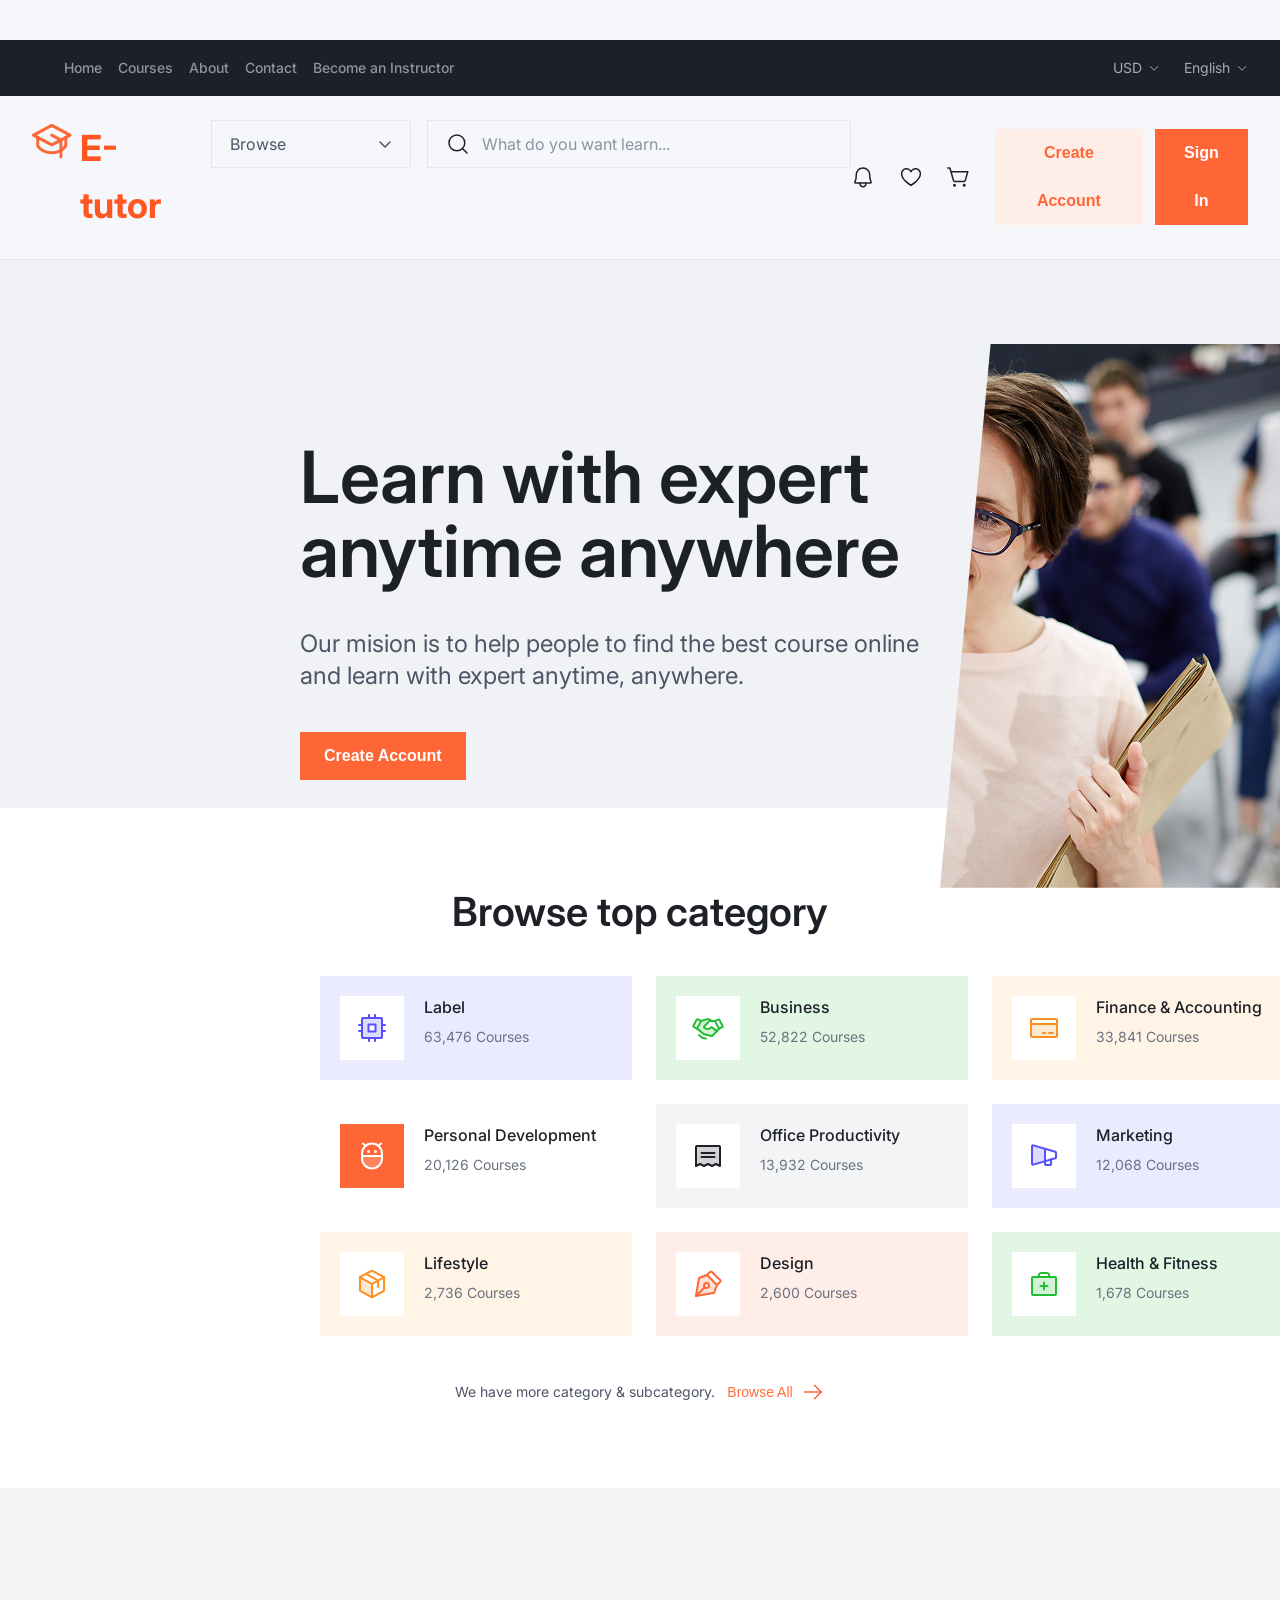
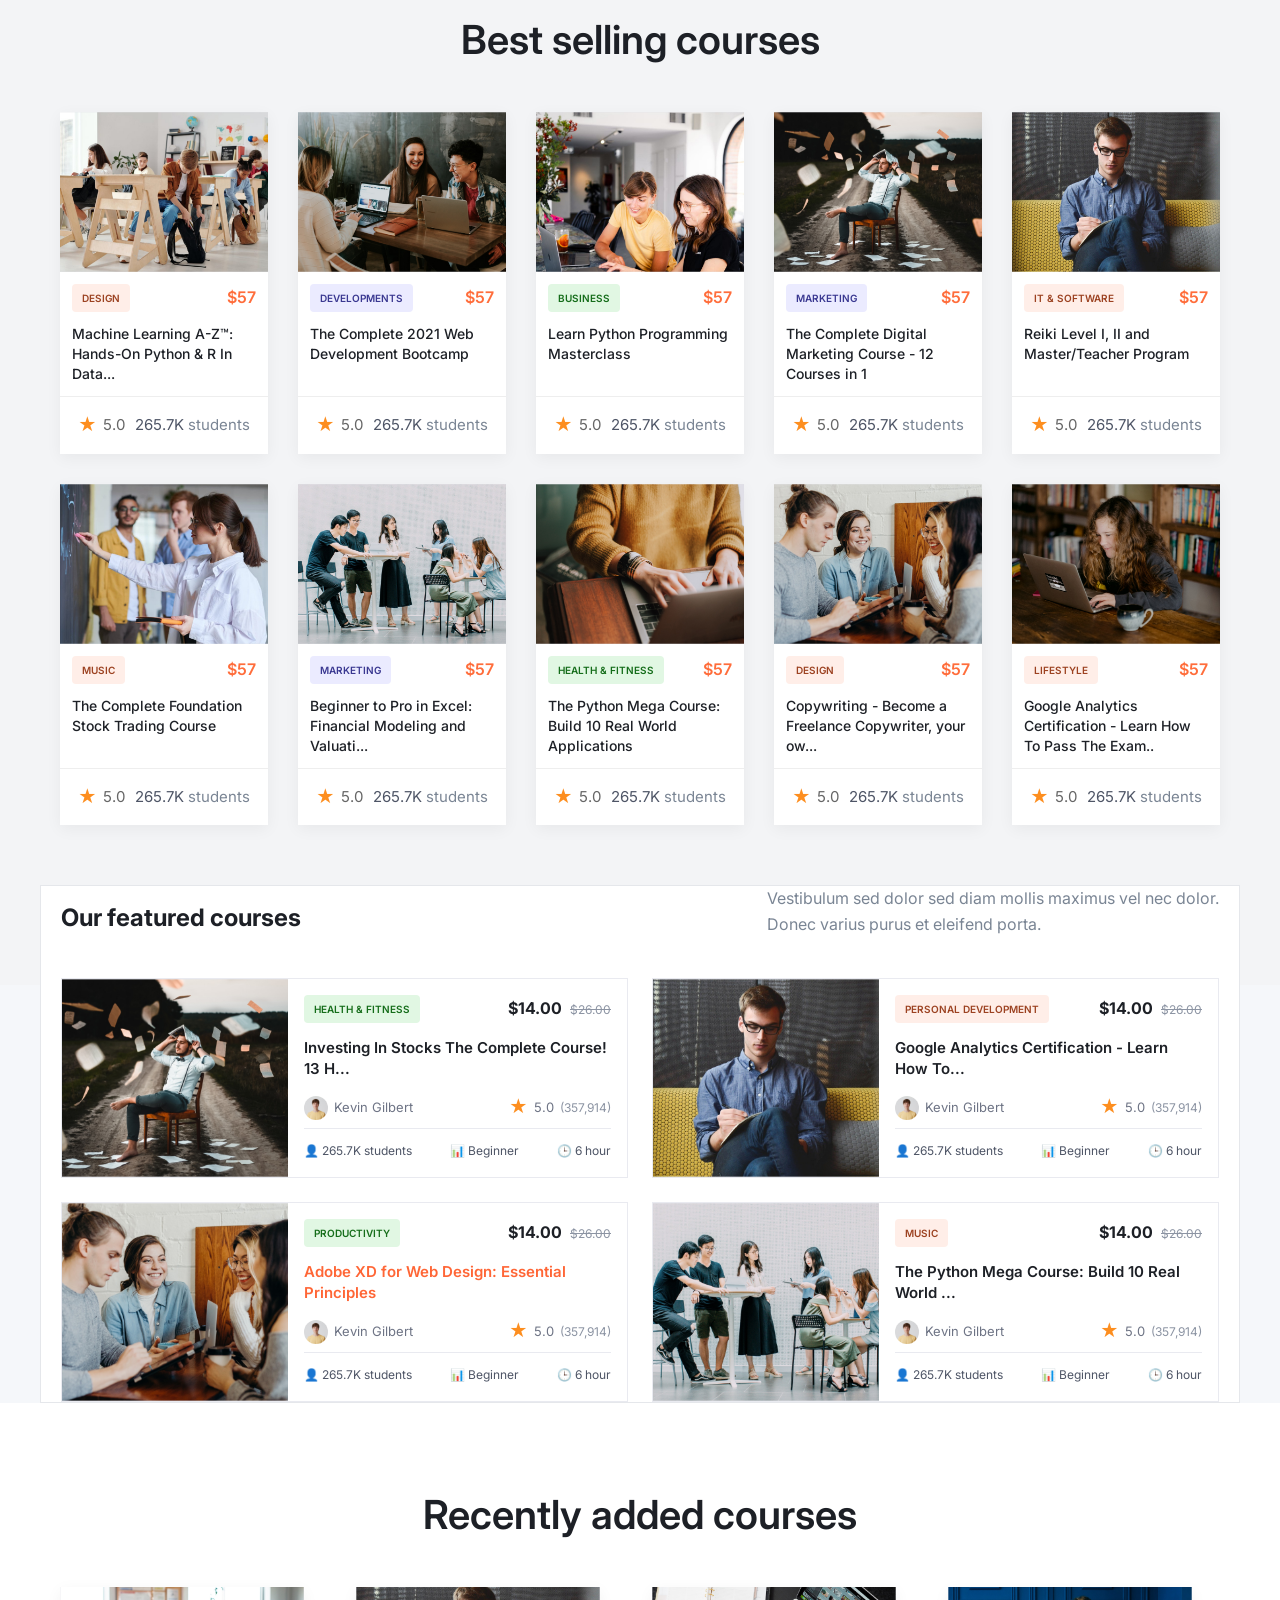
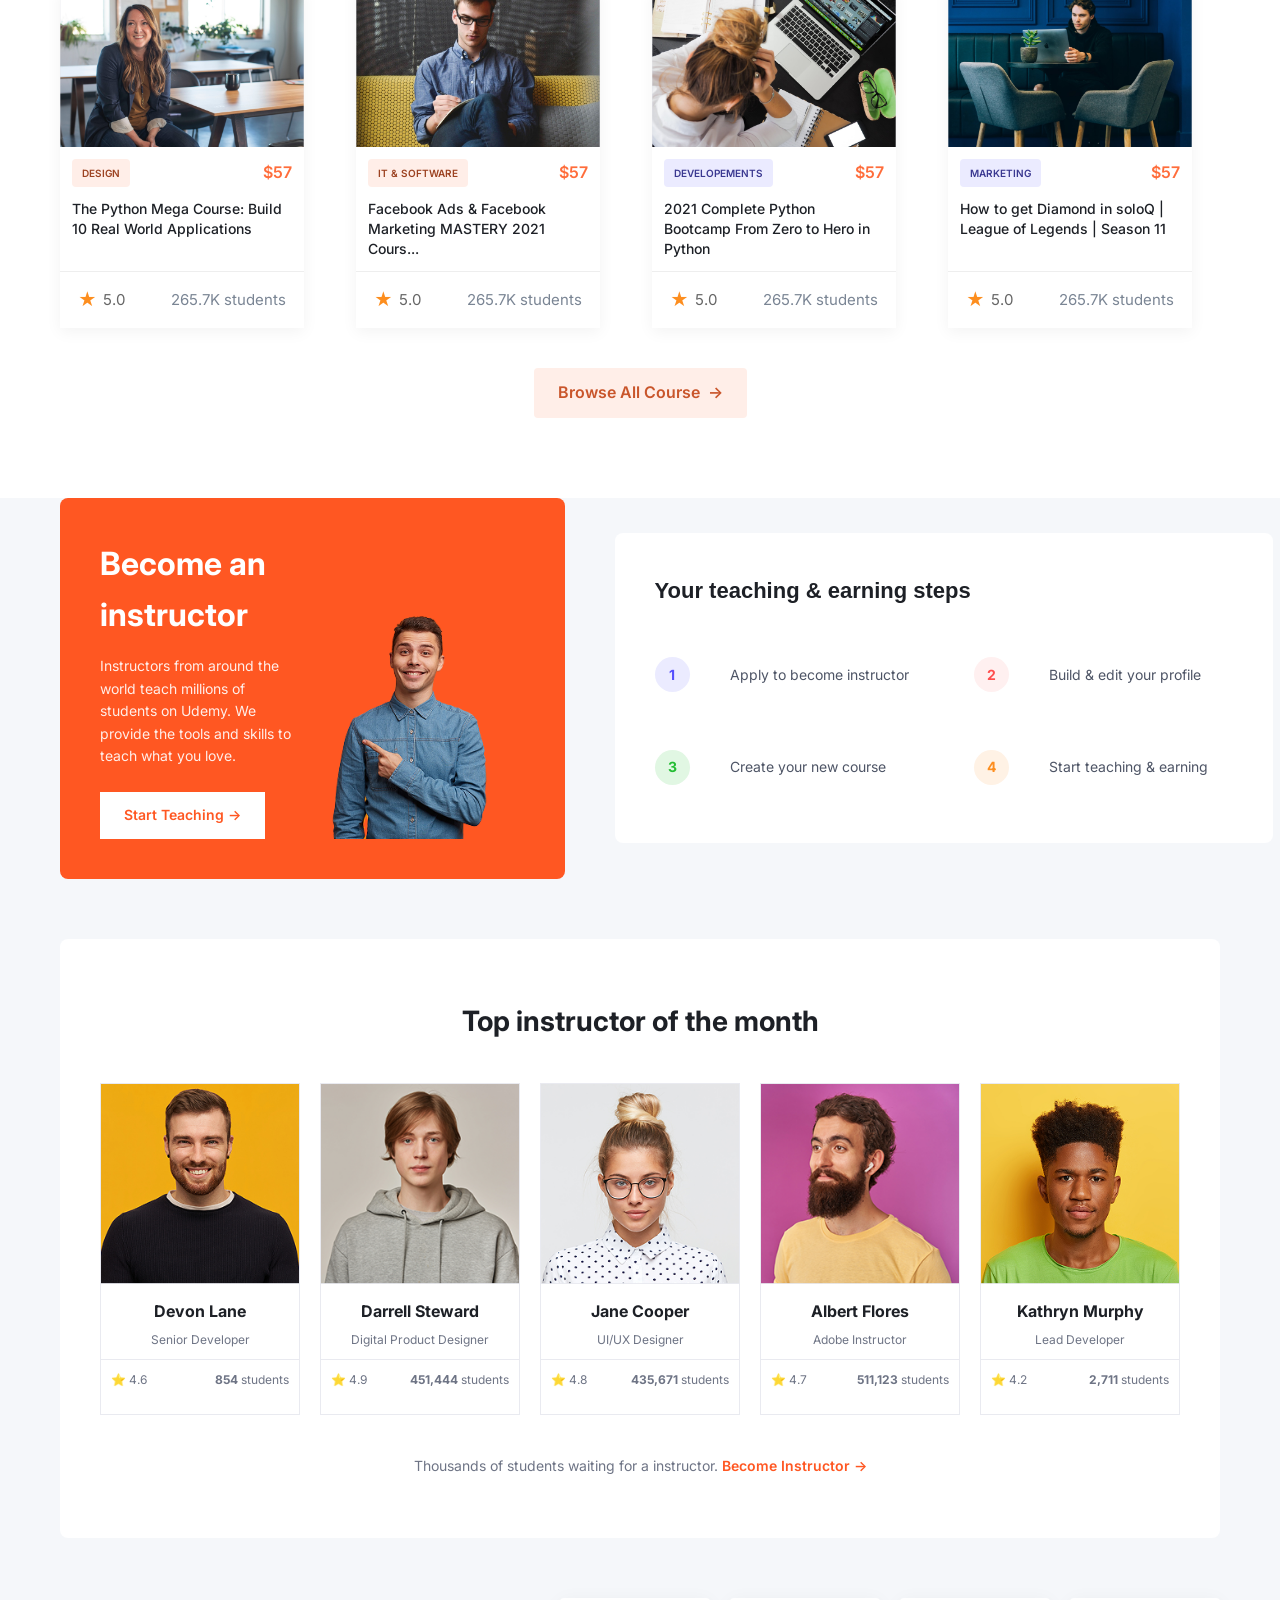
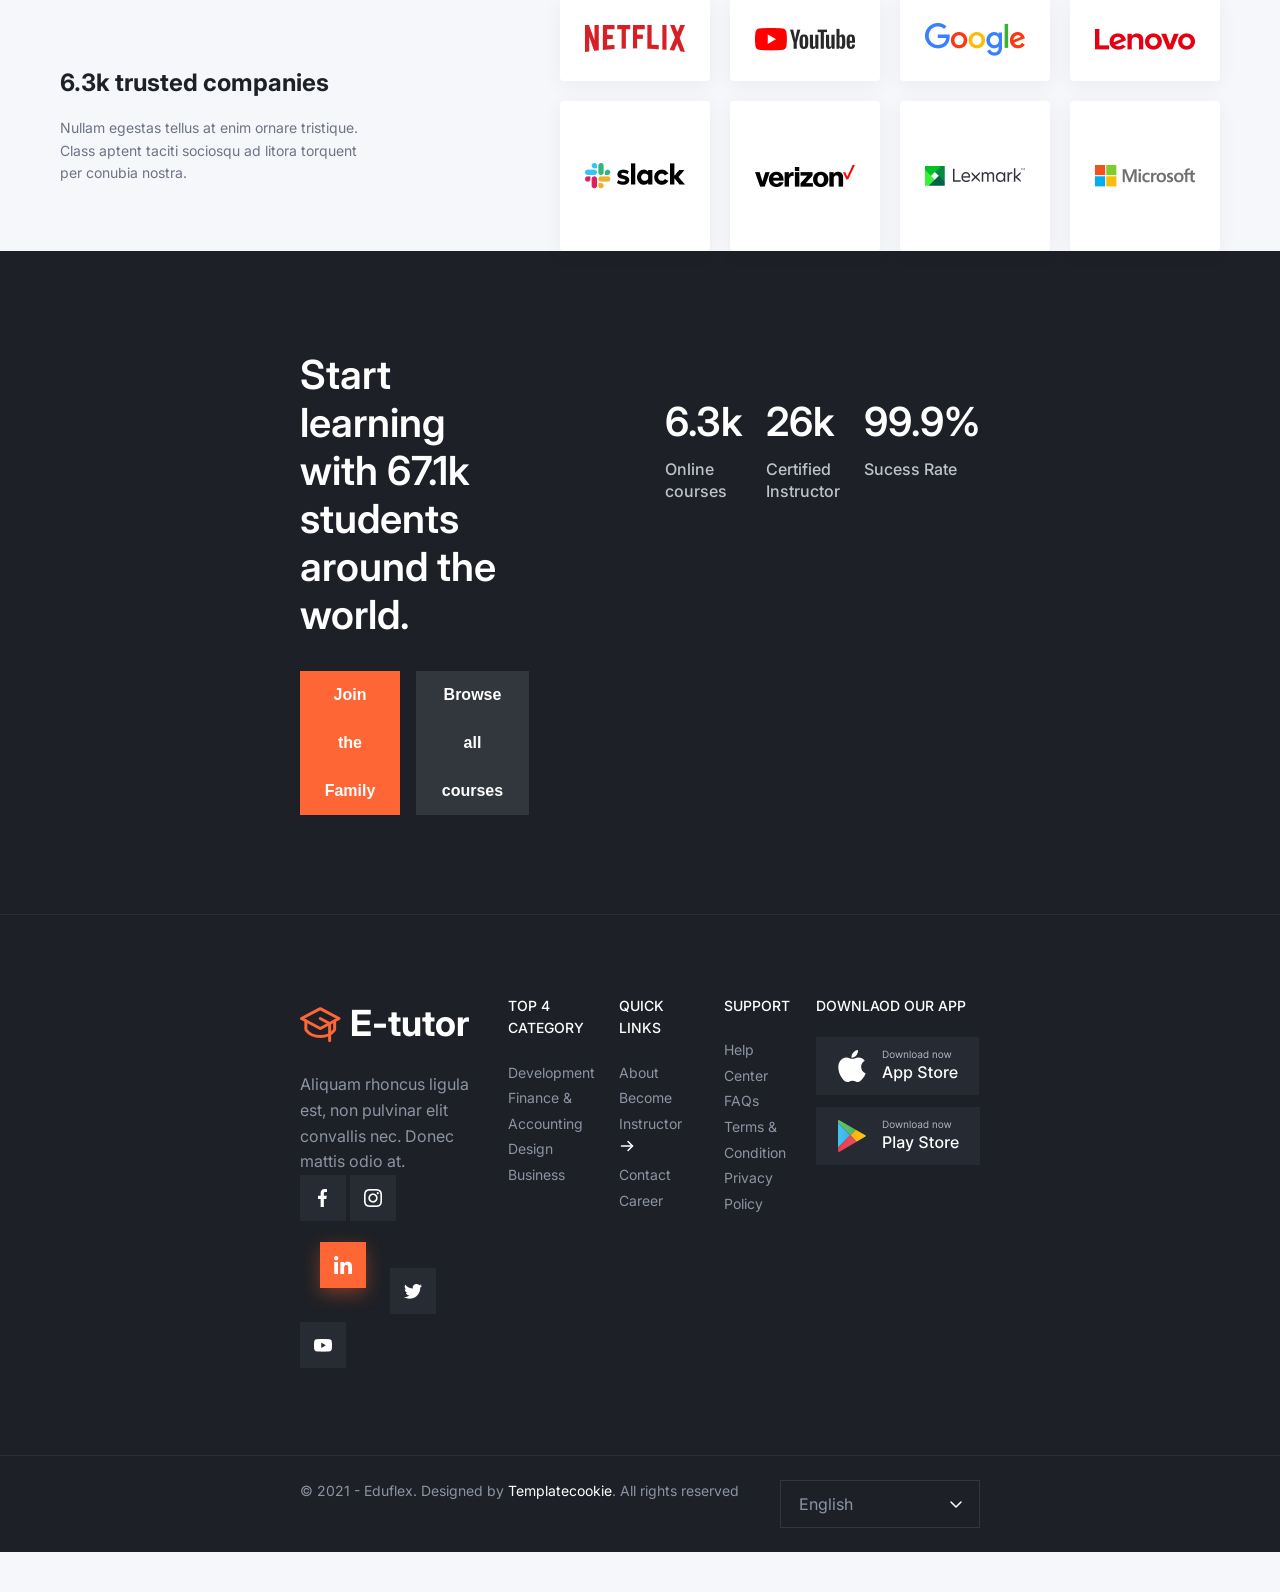
==== commit 3f9678c3: "Create test-adam file" ====
--- a/index.html
+++ b/index.html
@@ -876,8 +876,8 @@
           <div class="trust-info">
             <h2>6.3k trusted companies</h2>
             <p>
-              Nullam egestas tellus at enim ornare tristique. Class aptent
-              taciti sociosqu ad litora torquent per conubia nostra.
+              Nullam egestas tellus at enim ornare tristique.<br>  Class aptent
+              taciti sociosqu ad litora torquent <br> per conubia nostra.
             </p>
           </div>
           <div class="logo-grid">
--- a/main.css
+++ b/main.css
@@ -1335,4 +1335,145 @@
   line-height: 24px;
   color: var(--gray-500);
   margin-left: 18px;
+}
+.container {
+    max-width: 1200px;
+    margin: 0 auto;
+    padding: 0 20px;
+}
+
+/* Navbar */
+.navbar {
+    border-bottom: 1px solid var(--border-color);
+    padding: 15px 0;
+}
+
+.nav-content {
+    display: flex;
+    align-items: center;
+    justify-content: space-between;
+}
+
+.logo {
+    font-size: 24px;
+    font-weight: bold;
+    color: var(--primary-orange);
+}
+
+.search-bar {
+    display: flex;
+    border: 1px solid var(--border-color);
+    padding: 5px 15px;
+    width: 40%;
+}
+
+.search-bar input {
+    border: none;
+    outline: none;
+    padding-left: 10px;
+    width: 100%;
+}
+
+.nav-actions {
+    display: flex;
+    align-items: center;
+    gap: 20px;
+}
+
+.btn {
+    padding: 10px 20px;
+    border: none;
+    cursor: pointer;
+    font-weight: 600;
+}
+
+.btn-orange { background: var(--primary-orange); color: white; }
+.btn-light { background: var(--light-orange); color: var(--primary-orange); }
+
+/* Breadcrumb */
+.breadcrumb {
+    text-align: center;
+    background: #F5F7FA;
+    padding: 40px 0;
+}
+
+.breadcrumb h1 { font-size: 24px; margin-bottom: 5px; }
+.breadcrumb span { color: var(--text-gray); }
+
+/* Hero */
+.hero { padding: 80px 0; }
+.hero-grid {
+    display: grid;
+    grid-template-columns: 1fr 1.2fr;
+    gap: 50px;
+    align-items: center;
+}
+
+.year-range {
+    font-size: 60px;
+    font-weight: 800;
+    color: #E9EAF0;
+    display: block;
+}
+
+.hero-text h2 {
+    font-size: 40px;
+    margin-top: -20px;
+    margin-bottom: 20px;
+}
+
+.hero-images {
+    display: flex;
+    gap: 15px;
+}
+
+.img-large { width: 65%; height: 450px; background-size: cover; border-radius: 4px; }
+.img-small { width: 35%; height: 450px; background-size: cover; border-radius: 4px; }
+
+/* Partners */
+.partners { padding-bottom: 80px; }
+.partners-grid {
+    display: grid;
+    grid-template-columns: 1fr 2fr;
+    gap: 40px;
+    align-items: center;
+}
+
+.logo-grid {
+    display: grid;
+    grid-template-columns: repeat(4, 1fr);
+    gap: 20px;
+}
+
+.logo-card {
+    background: white;
+    box-shadow: 0 4px 20px rgba(0,0,0,0.05);
+    padding: 25px;
+    text-align: center;
+    font-weight: bold;
+    color: #ccc; /* Generic placeholder color */
+}
+
+/* Stats */
+.stats {
+    display: flex;
+    justify-content: space-between;
+    padding: 40px 0;
+    border-top: 1px solid var(--border-color);
+}
+
+.stat-item {
+    display: flex;
+    align-items: center;
+    gap: 15px;
+}
+
+.stat-item i {
+    font-size: 32px;
+    color: var(--primary-orange);
+}
+
+.stat-item p {
+    color: var(--text-gray);
+    font-size: 14px;
 }
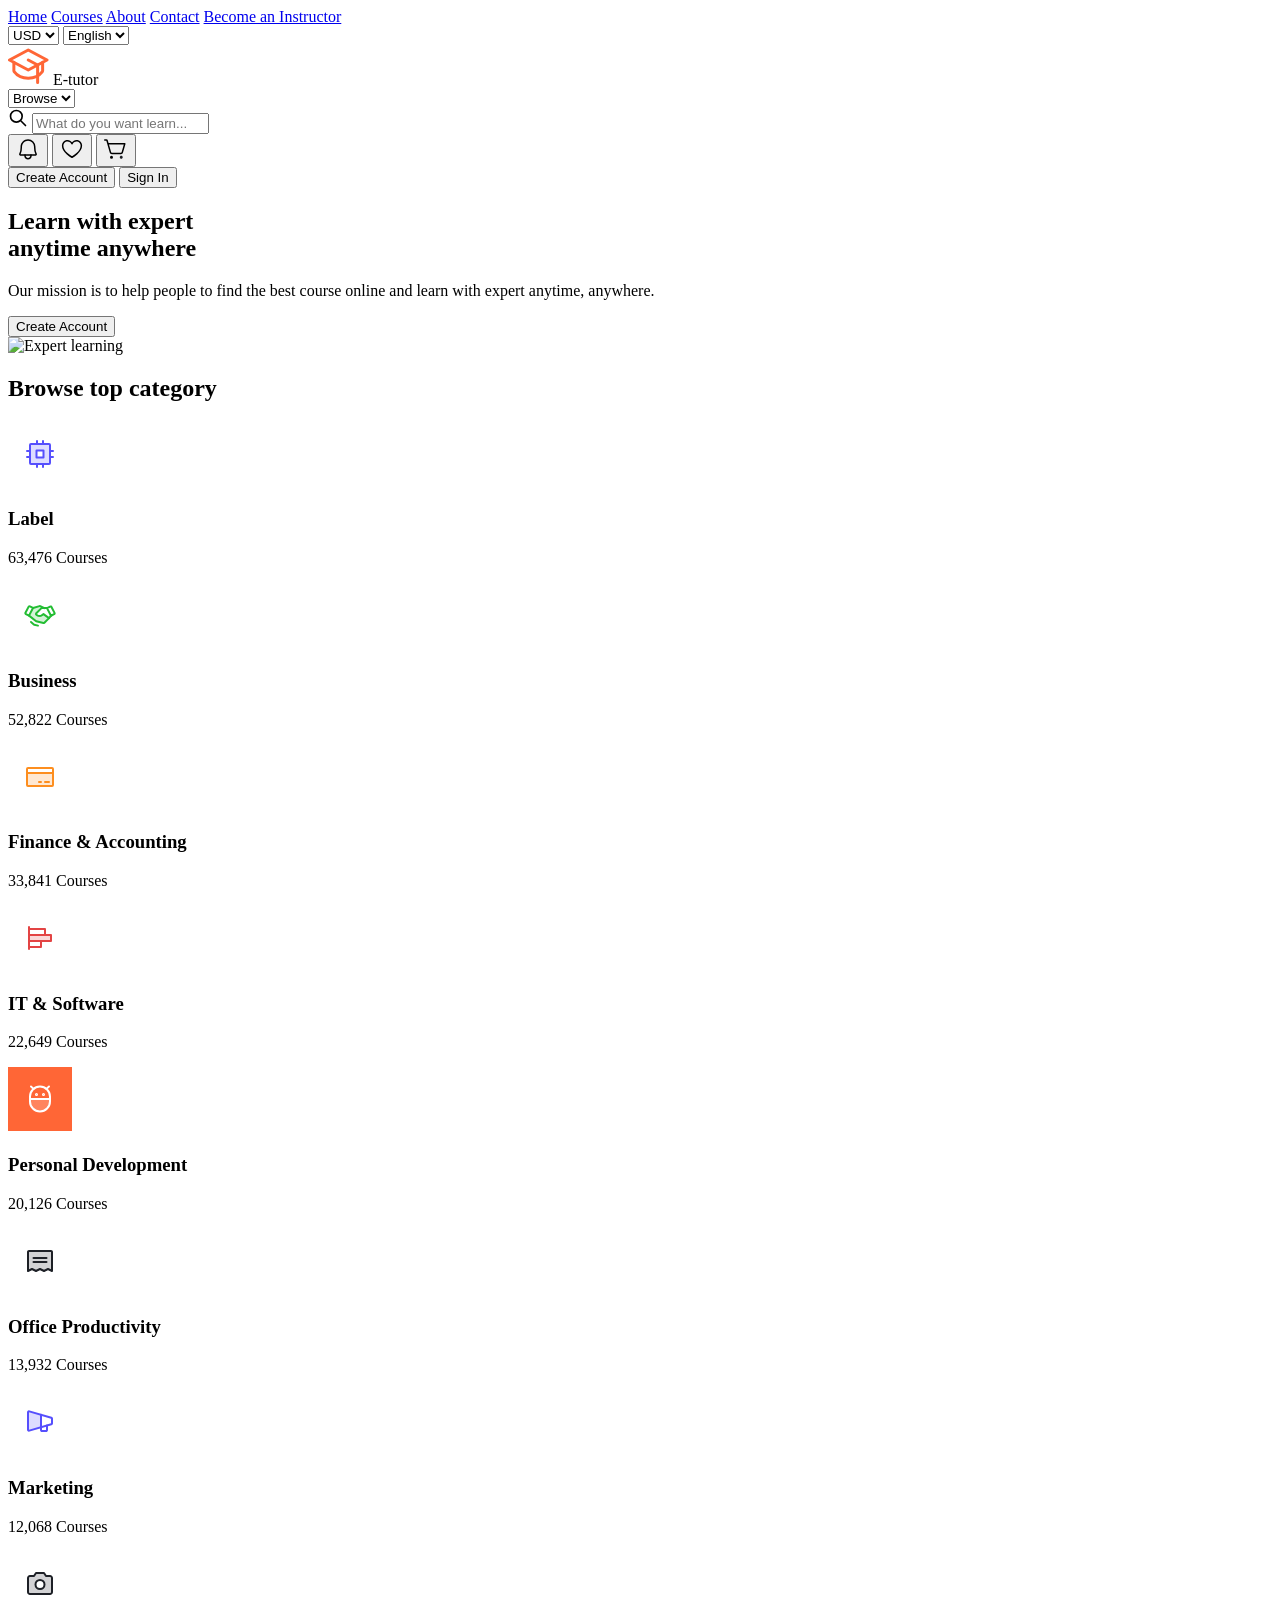
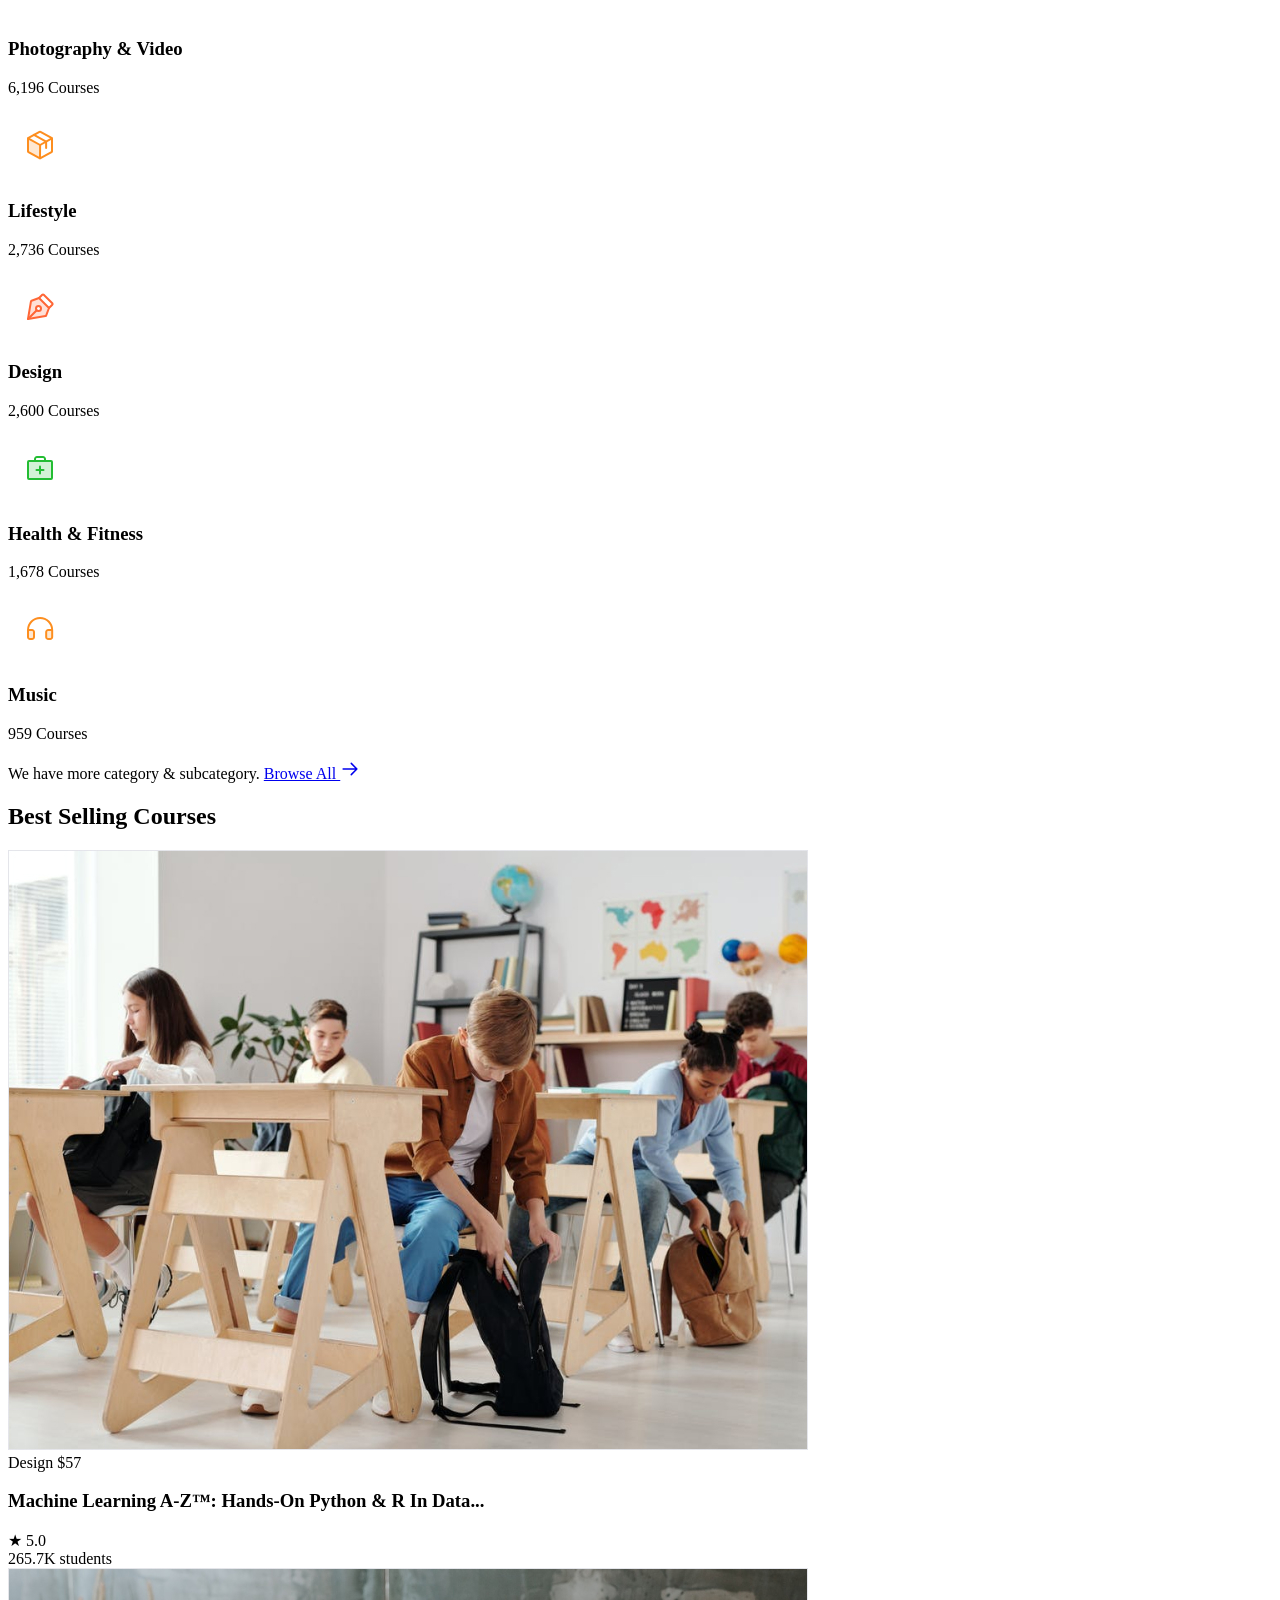
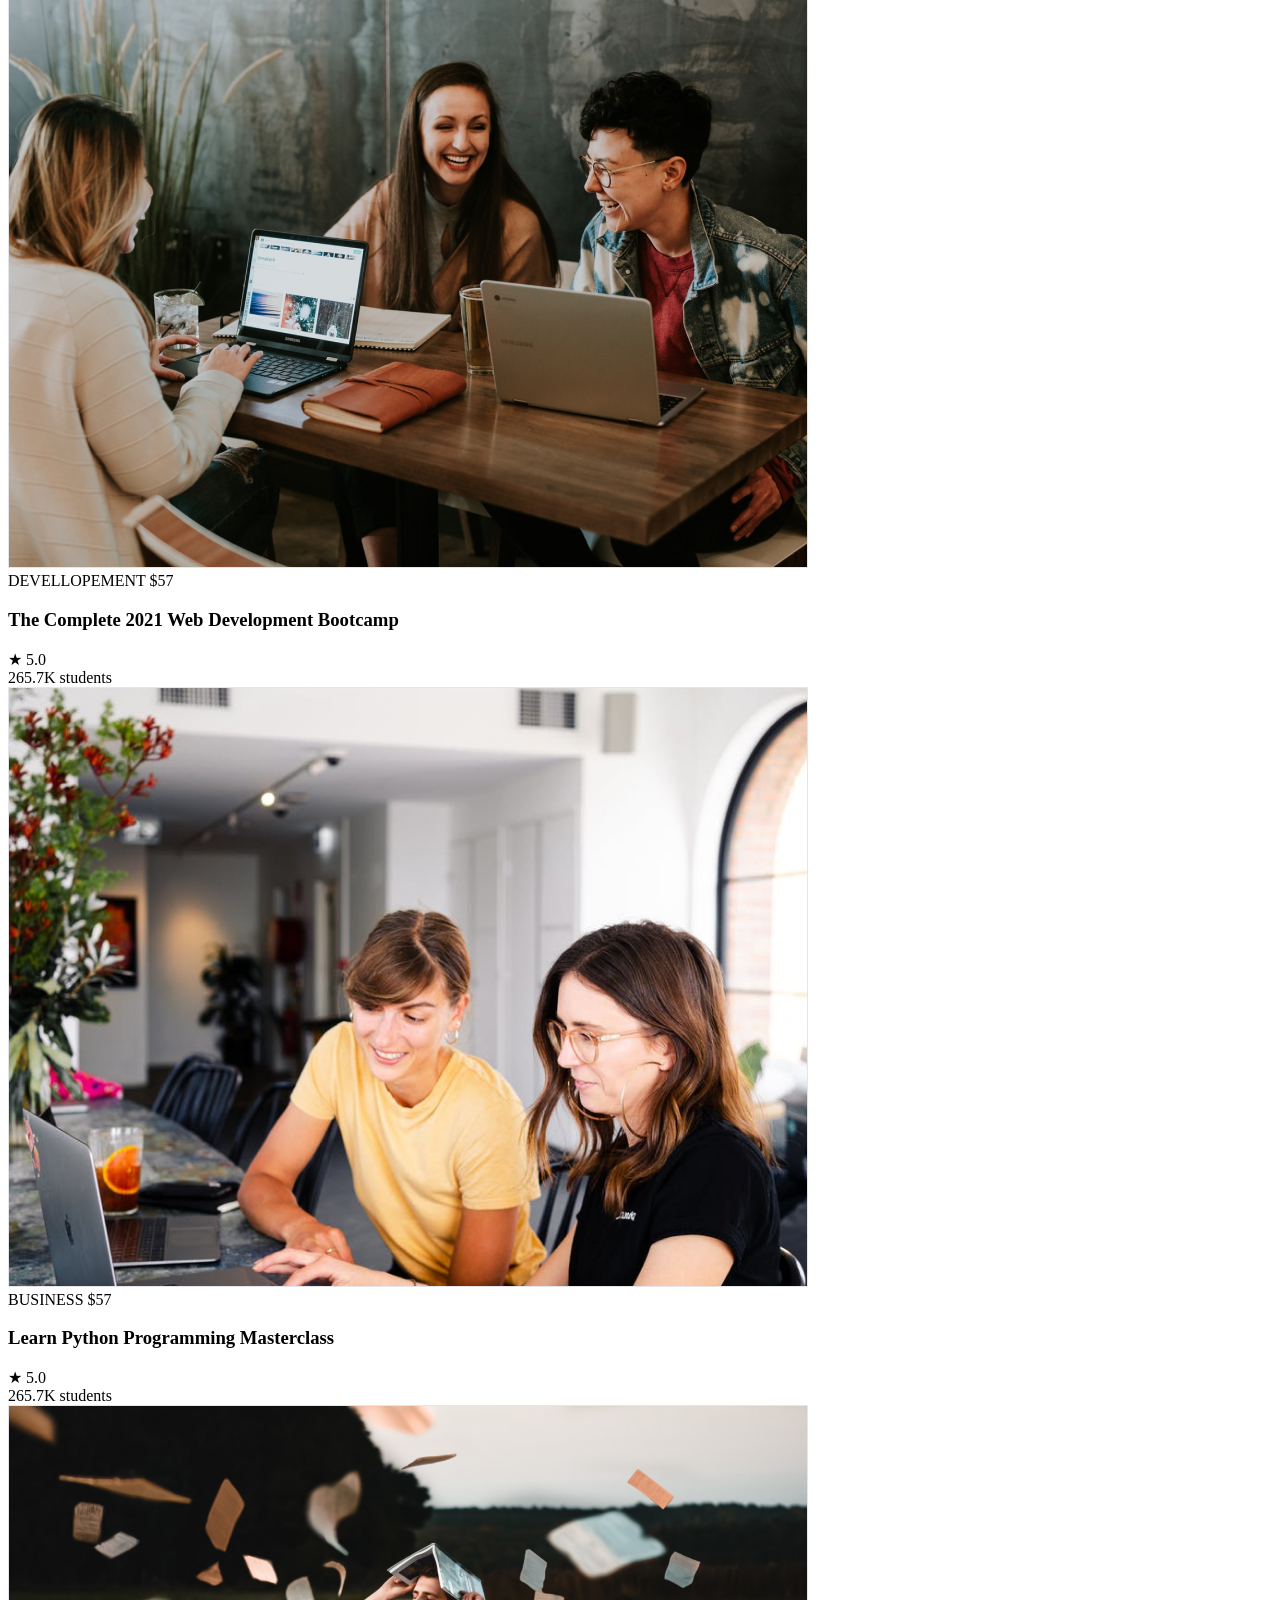
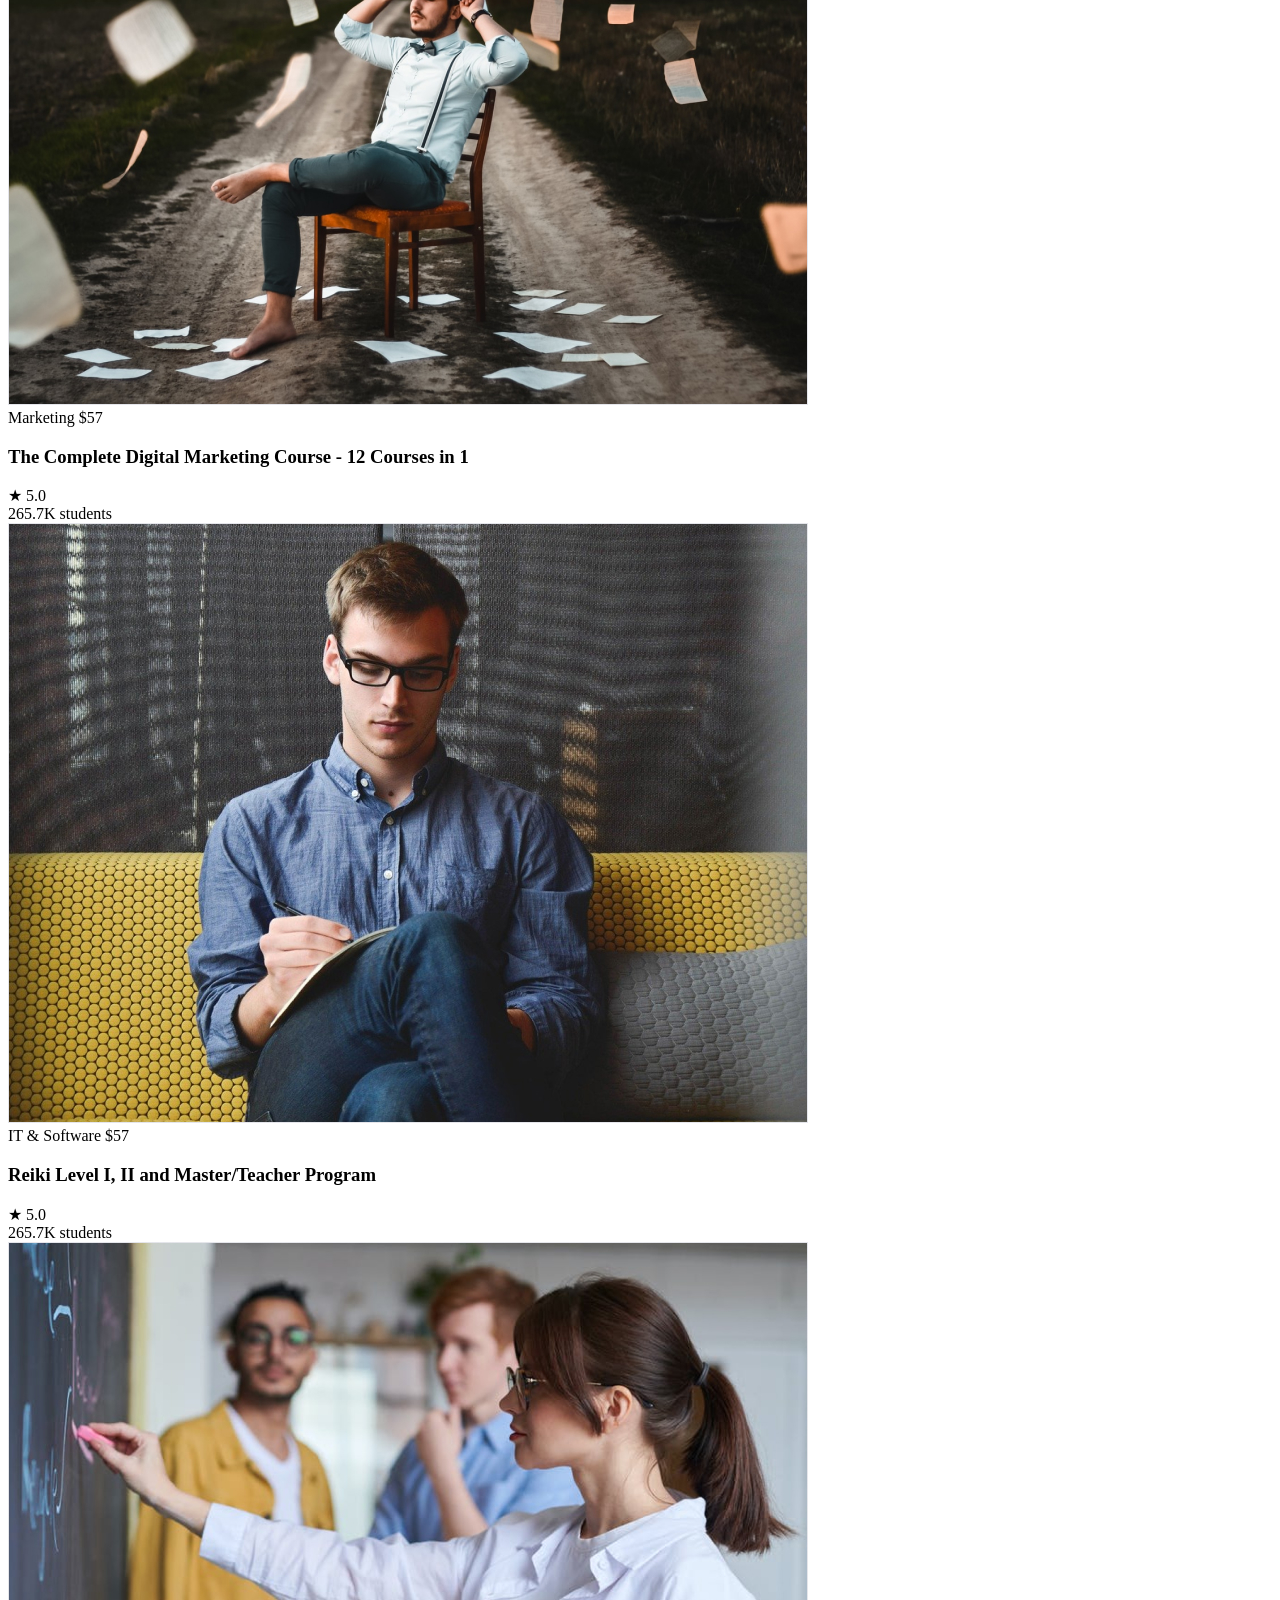
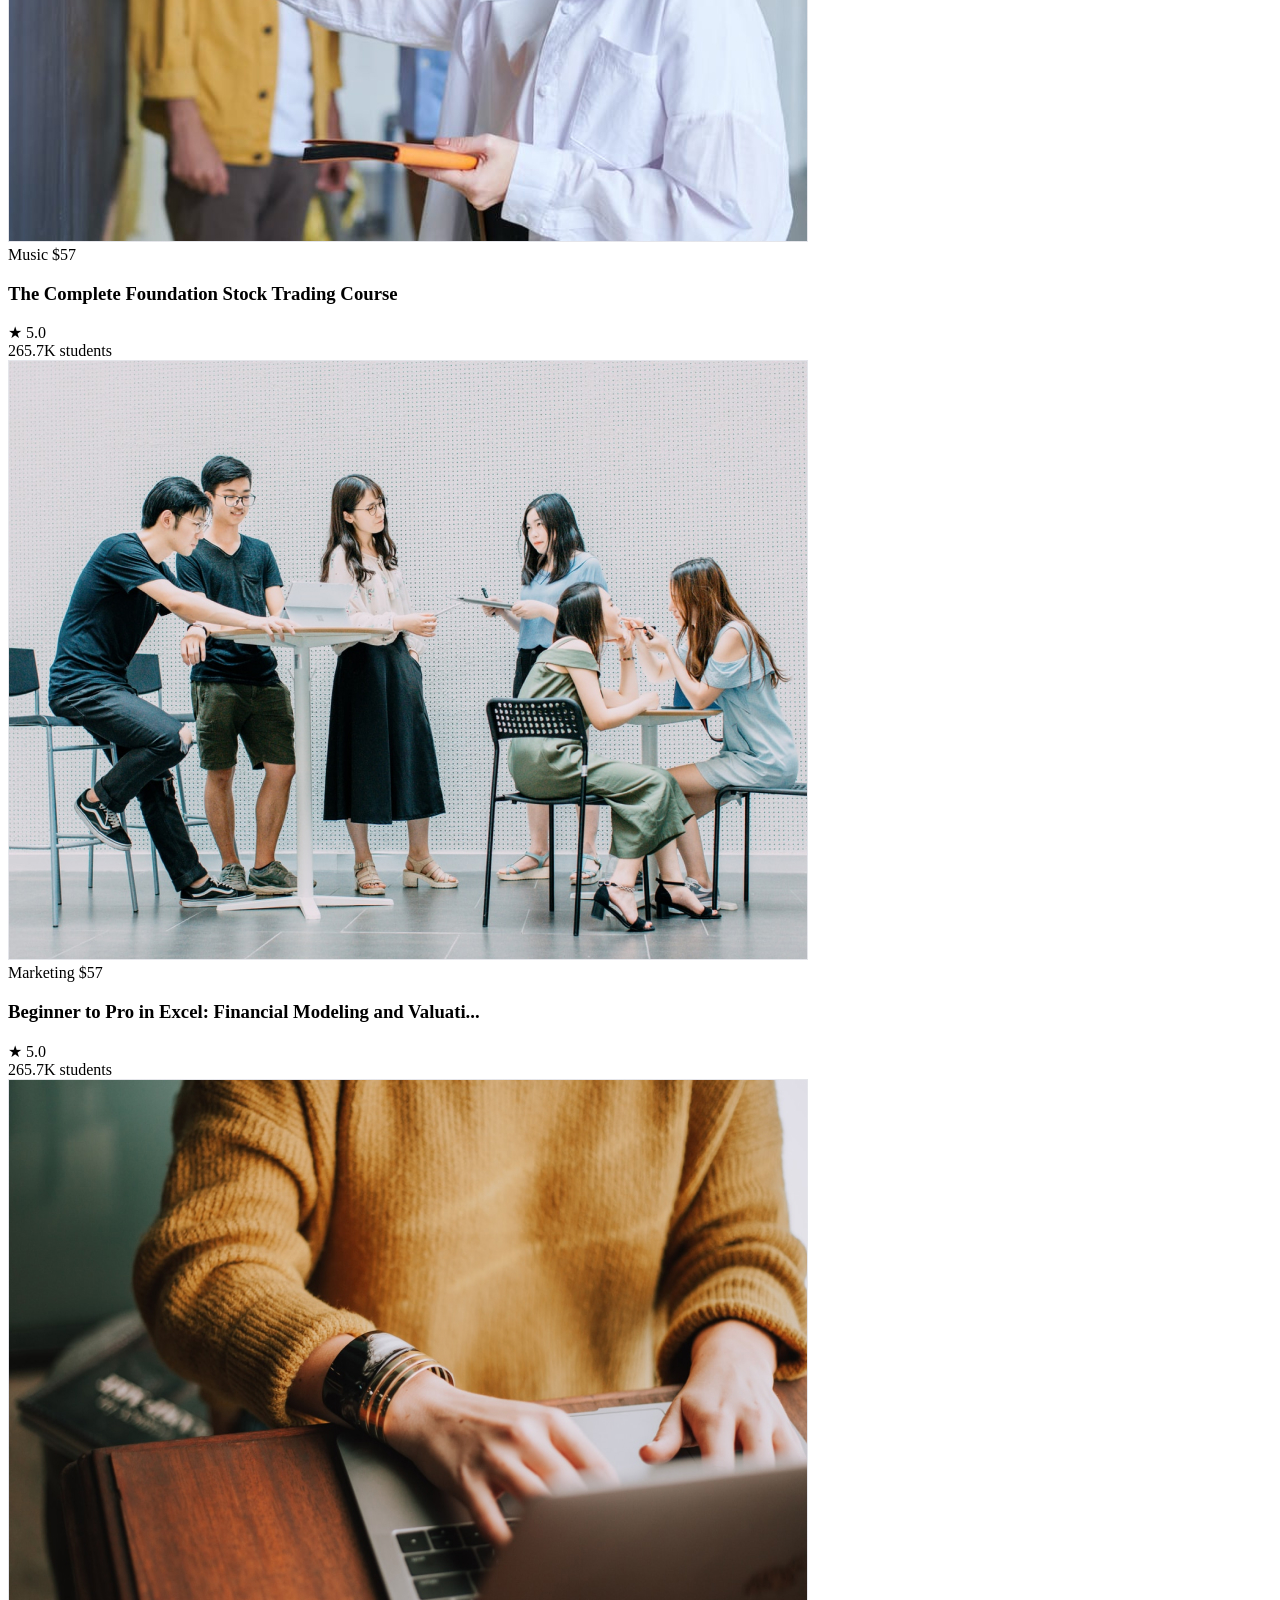
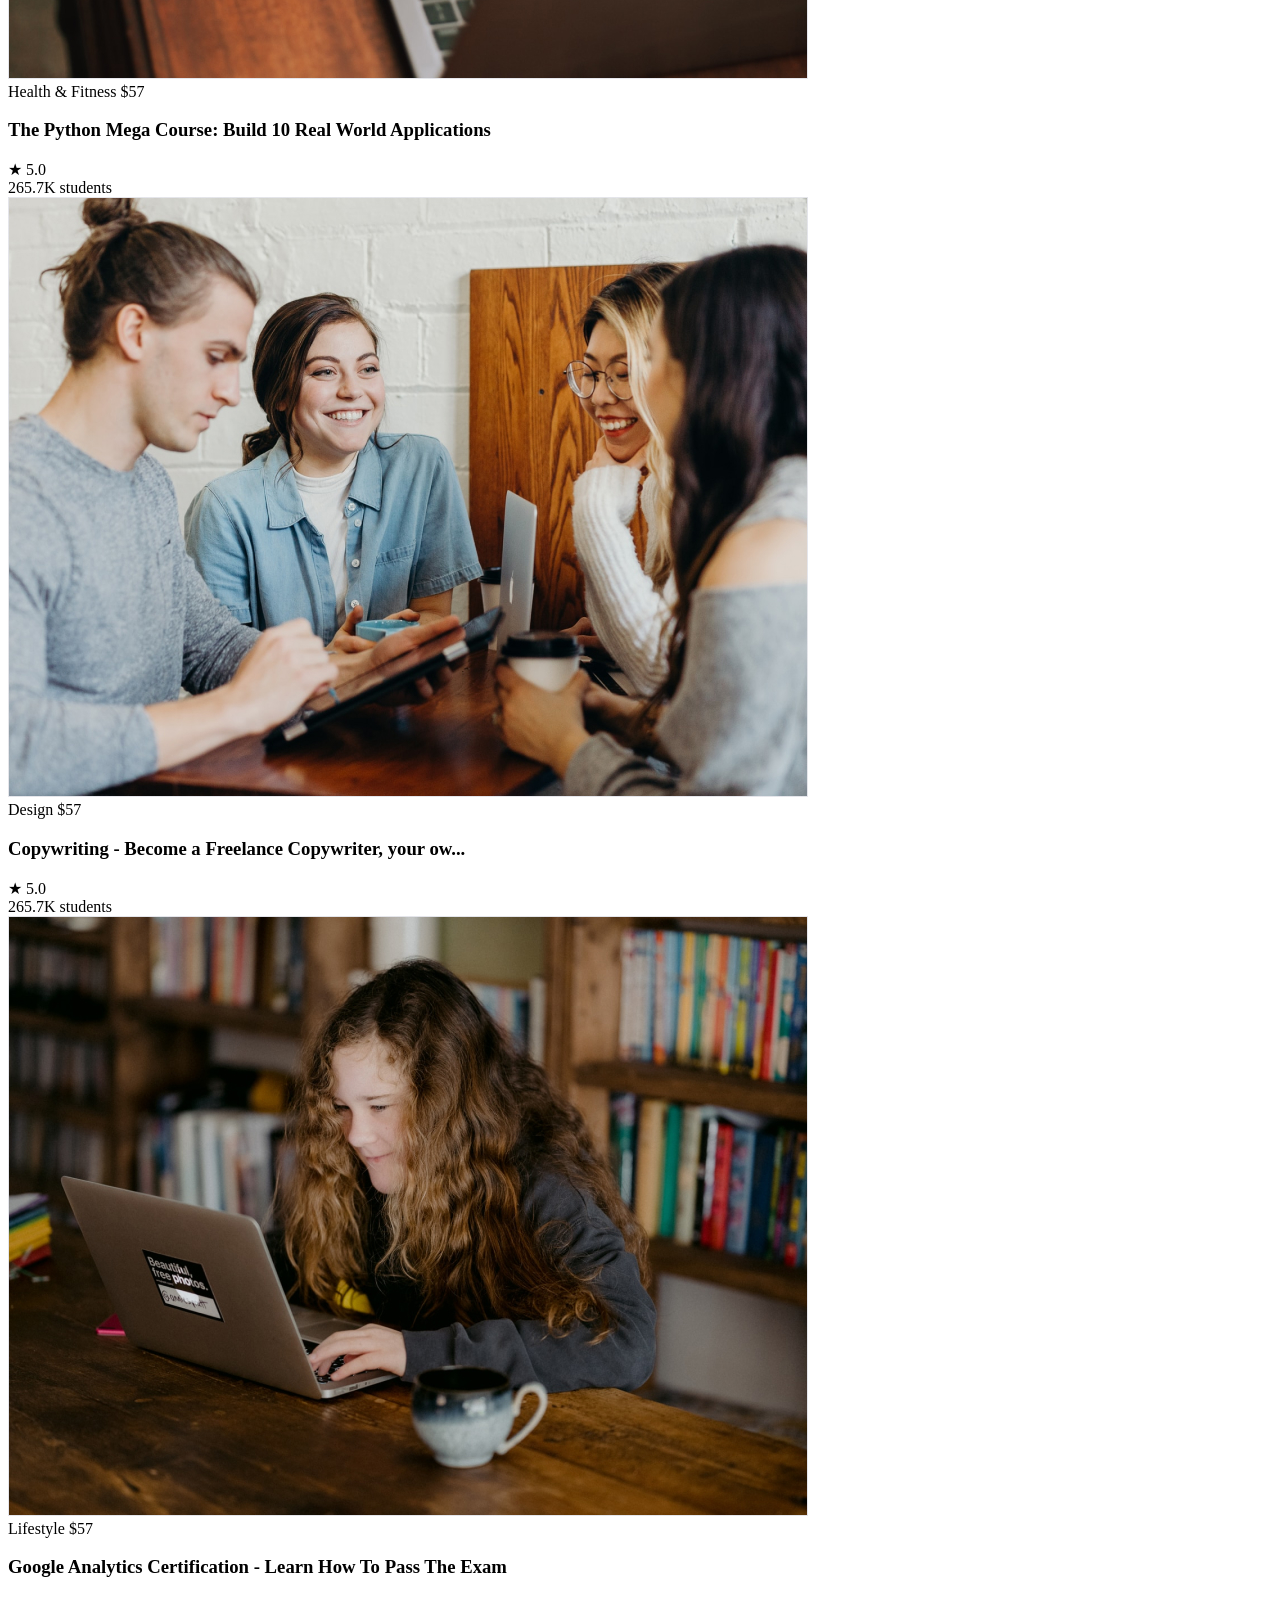
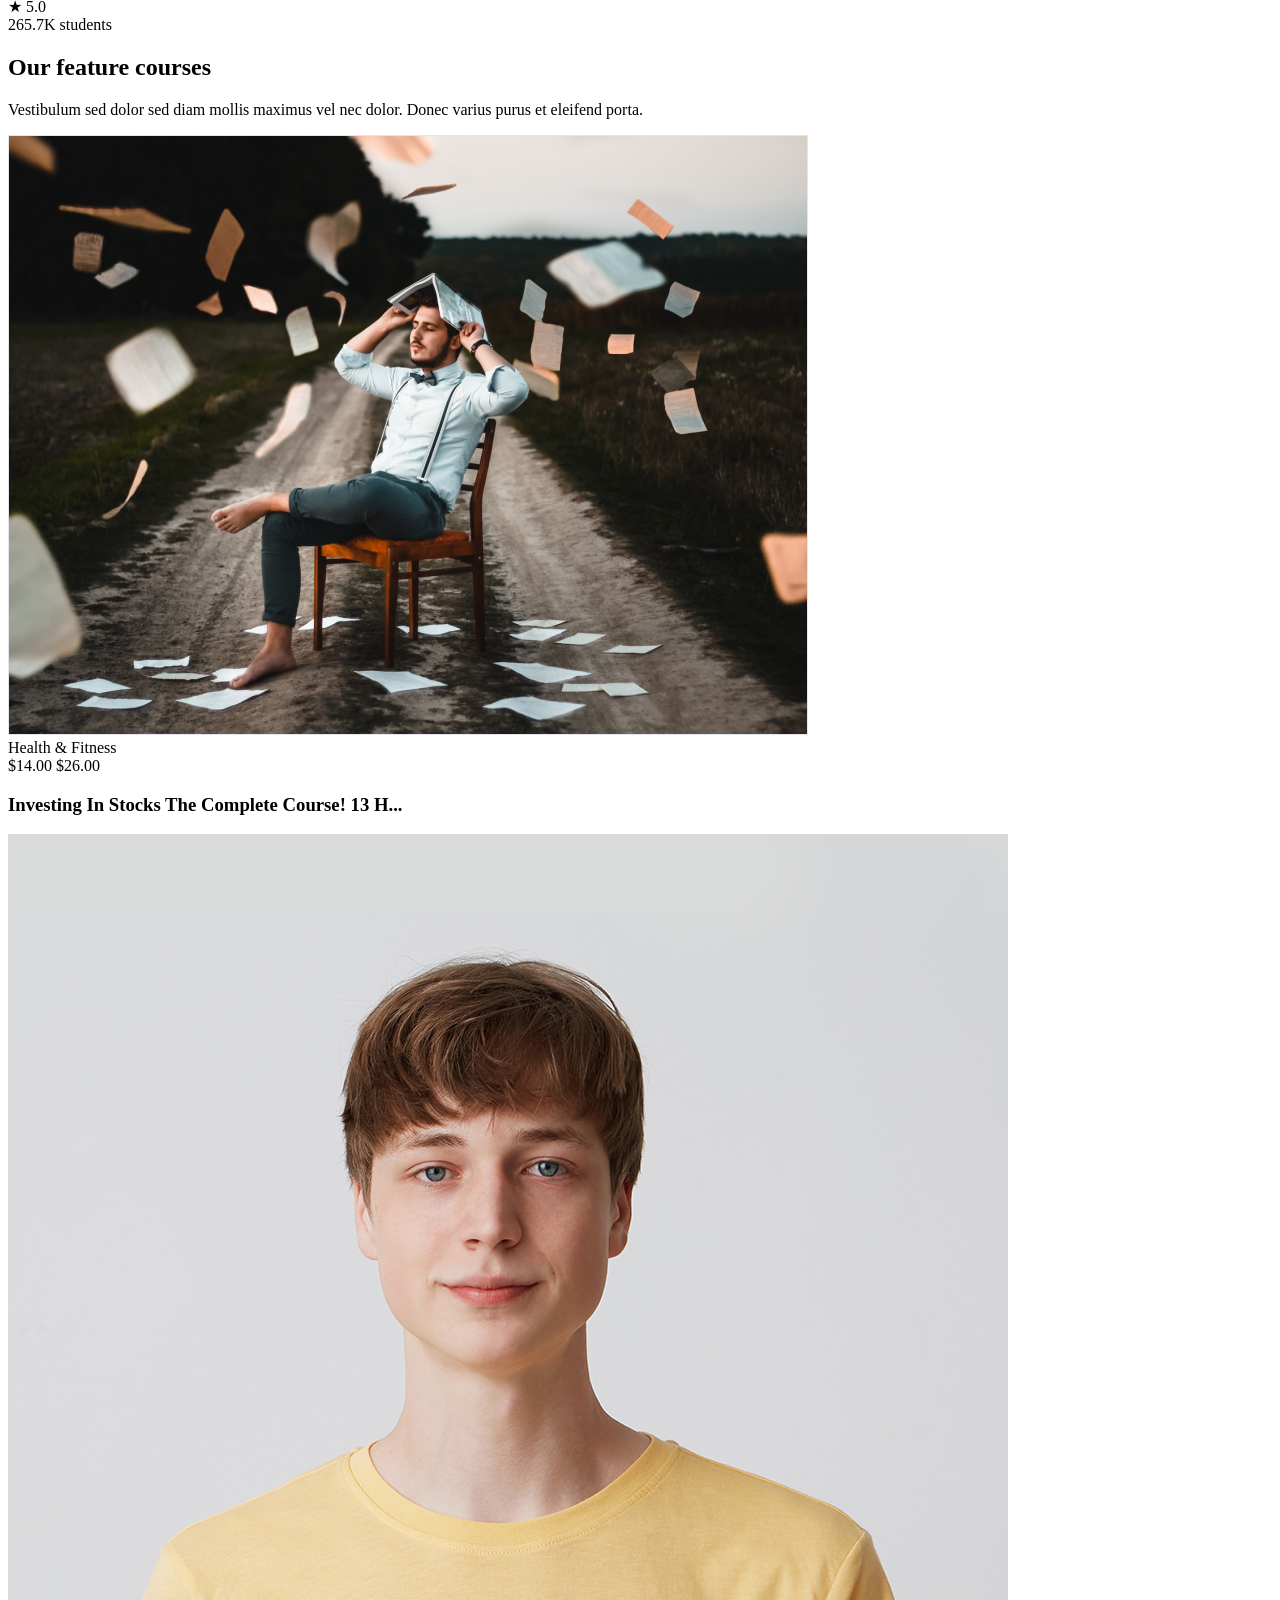
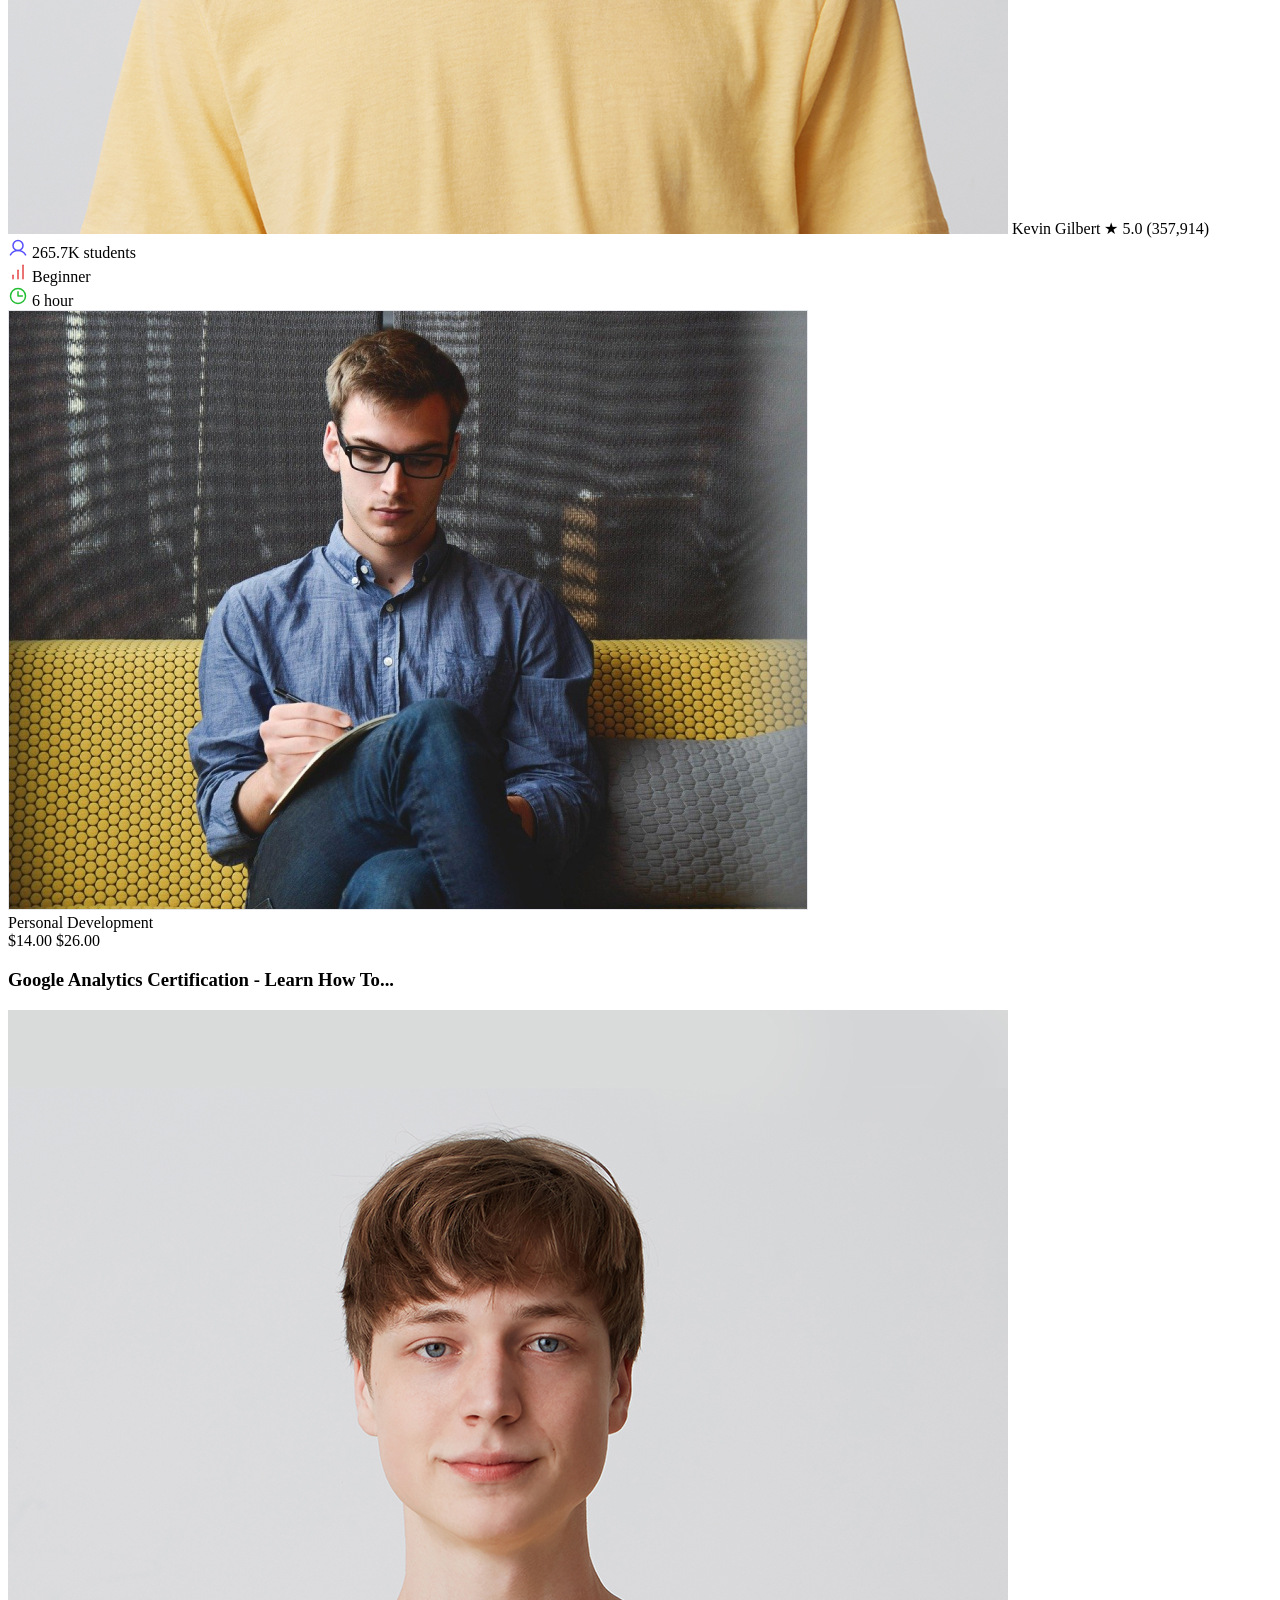
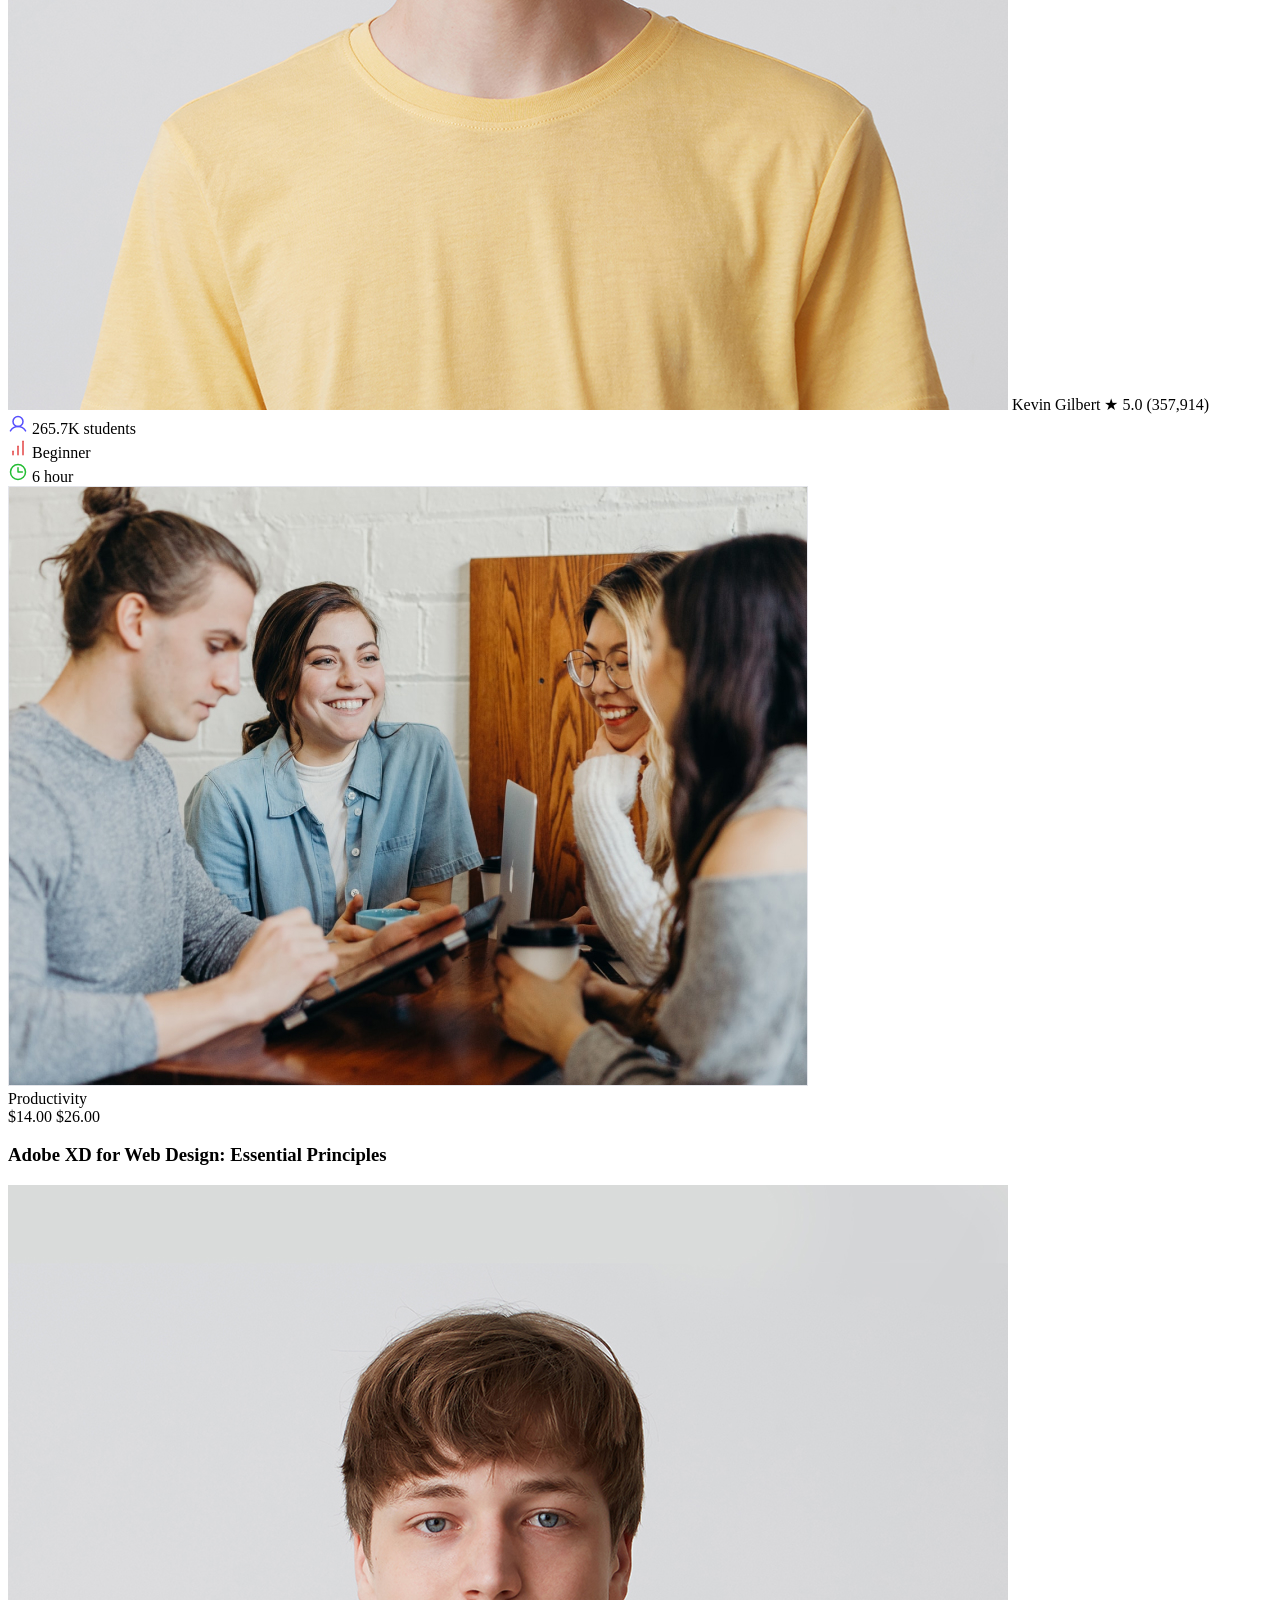
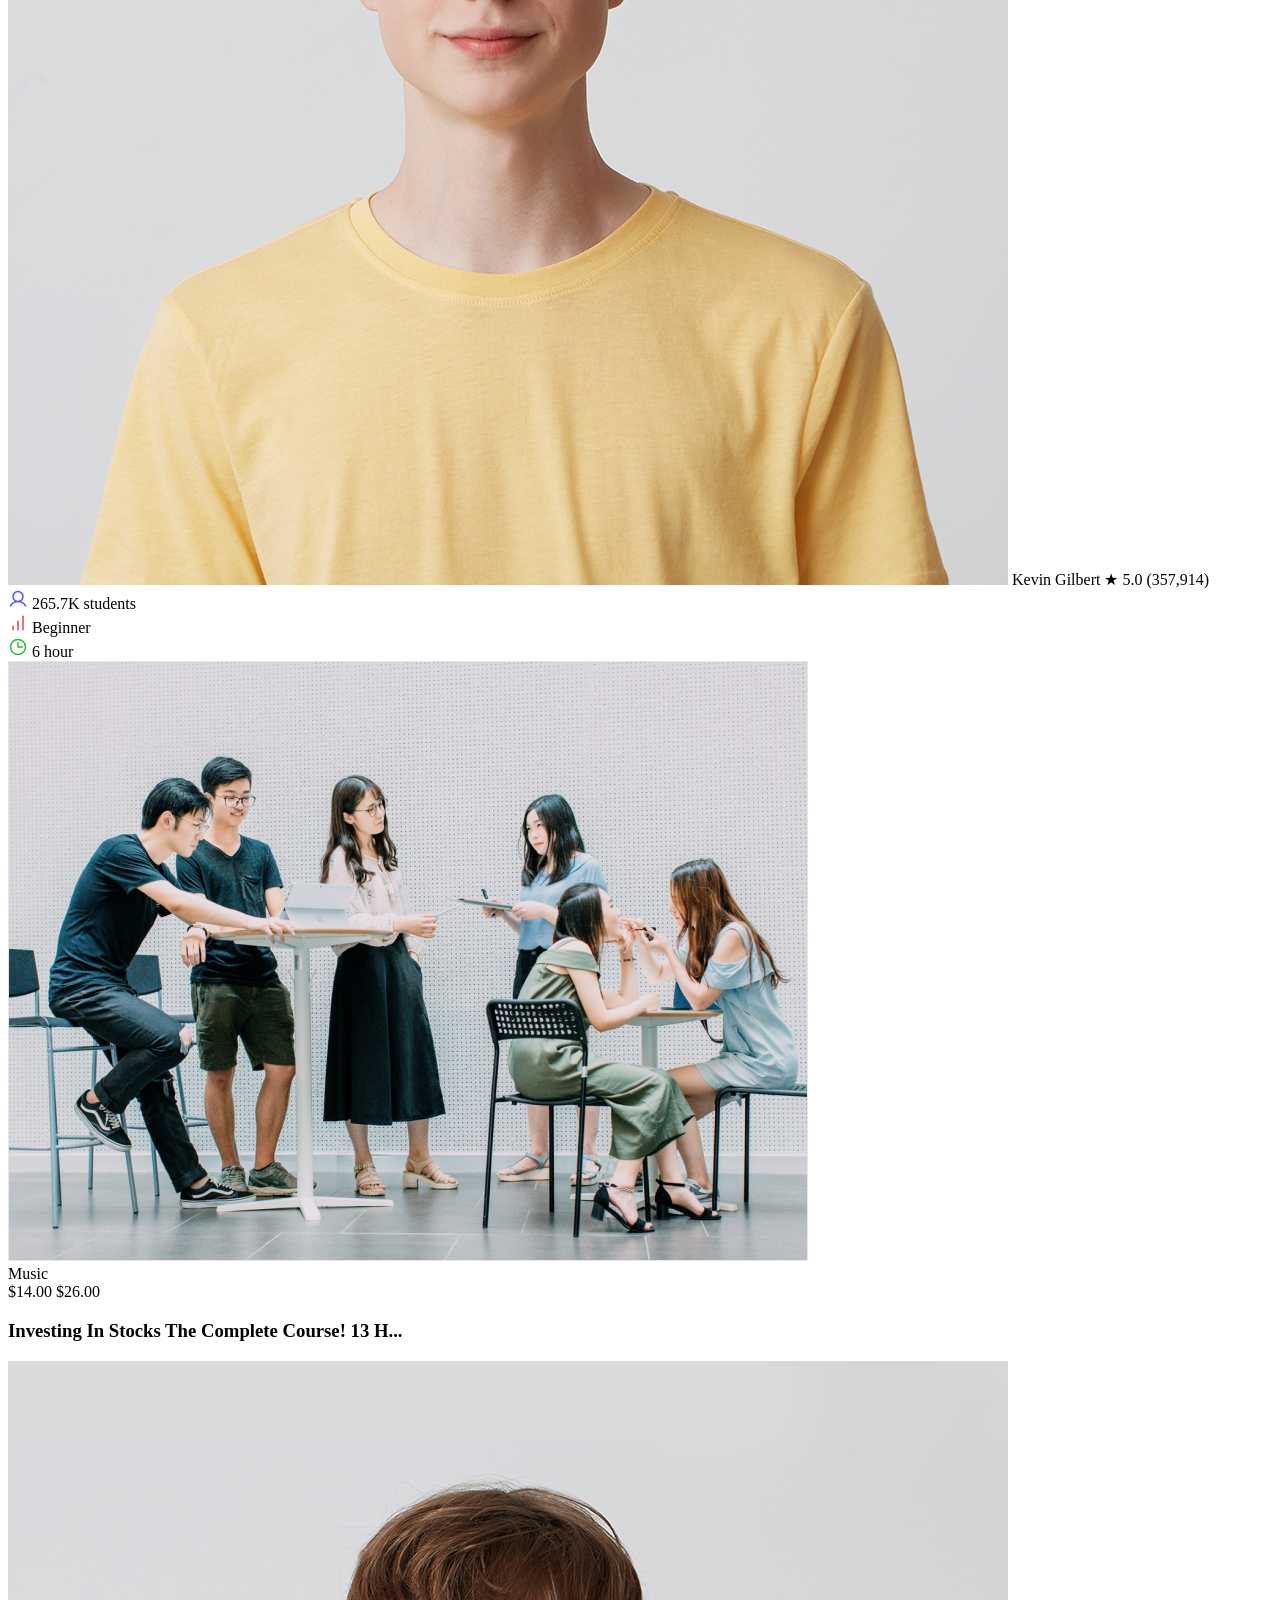
==== commit 531fbf65: "taha changed the index from css to tailwind" ====
--- a/index.html
+++ b/index.html
@@ -3,1040 +3,3117 @@
   <head>
     <meta charset="UTF-8" />
     <meta name="viewport" content="width=device-width, initial-scale=1.0" />
-    <title>E-Tutor</title>
-    <link rel="stylesheet" href="main.css" />
+    <title>E-tutor Home</title>
+    <script src="https://cdn.jsdelivr.net/npm/@tailwindcss/browser@4"></script>
+    <style type="text/tailwindcss">
+      @theme {
+        --font-sans: "Inter", ui-sans-serif, system-ui, sans-serif;
+        /*COLORS*/
+        /*GRAY*/
+        --color-gray-900: #1d2026;
+        --color-gray-800: #363b47;
+        --color-gray-700: #4e5566;
+        --color-gray-600: #6e7485;
+        --color-gray-500: #8c94a3;
+        --color-gray-400: #a1a5b3;
+        --color-gray-300: #b7bac7;
+        --color-gray-200: #ced1d9;
+        --color-gray-100: #e9eaf0;
+        --color-gray-50: #f5f7fa;
+        --color-white: #ffffff;
+        /*PRIMARY*/
+        --color-primary-900: #33140b;
+        --color-primary-800: #662916;
+        --color-primary-700: #993d20;
+        --color-primary-600: #cc522b;
+        --color-primary-500: #ff6636;
+        --color-primary-400: #ff855e;
+        --color-primary-300: #ffa386;
+        --color-primary-200: #ffddd1;
+        --color-primary-100: #ffeee8;
+        /*SECONDARY*/
+        --color-secondary-900: #111033;
+        --color-secondary-800: #222065;
+        --color-secondary-700: #342f98;
+        --color-secondary-600: #453fca;
+        --color-secondary-500: #564ffd;
+        --color-secondary-400: #7872fd;
+        --color-secondary-300: #9a95fe;
+        --color-secondary-200: #cdcbfe;
+        --color-secondary-100: #ebebff;
+        /*SUCCESS*/
+        --color-success-900: #07260a;
+        --color-success-800: #0e4c14;
+        --color-success-700: #15711f;
+        --color-success-600: #1c9729;
+        --color-success-500: #23bd33;
+        --color-success-400: #4fca5c;
+        --color-success-300: #7bd785;
+        --color-success-200: #c3e5c6;
+        --color-success-100: #e1f7e3;
+        /*warning*/
+        --color-warning-900: #331d06;
+        --color-warning-800: #65390c;
+        --color-warning-700: #985613;
+        --color-warning-600: #cc7319;
+        --color-warning-500: #fd8e1f;
+        --color-warning-400: #fda44c;
+        --color-warning-300: #febb79;
+        --color-warning-200: #fed1a5;
+        --color-warning-100: #fff2e5;
+        /*DANGER*/
+        --color-danger-900: #2d0e0e;
+        --color-danger-800: #5b1b1b;
+        --color-danger-700: #882929;
+        --color-danger-600: #b63636;
+        --color-danger-500: #e34444;
+        --color-danger-400: #e96969;
+        --color-danger-300: #ee8f8f;
+        --color-danger-200: #f4c8c8;
+        --color-danger-100: #fff0f0;
+        /*DISPLAYS*/
+        /* Display/01 (80px) */
+        --text-display-01: 80px;
+        --text-display-01--line-height: 80px;
+        --text-display-01--font-weight: 600;
+        --text-display-01--letter-spacing: -0.02em;
+
+        /* Display/02 (72px) */
+        --text-display-02: 72px;
+        --text-display-02--line-height: 74px;
+        --text-display-02--font-weight: 600;
+        --text-display-02--letter-spacing: -0.02em;
+
+        /* Display/03 (64px) */
+        --text-display-03: 64px;
+        --text-display-03--line-height: 68px;
+        --text-display-03--font-weight: 600;
+        --text-display-03--letter-spacing: -0.02em;
+        /*HEADINGS*/
+        /*HEADING 1*/
+        --text-heading-01: 48px;
+        --text-heading-01--line-height: 52px;
+        --text-heading-01--font-weight: 600;
+        --text-heading-01--letter-spacing: -2%;
+        /*HEADING 2*/
+        --text-heading-02: 40px;
+        --text-heading-02--line-height: 48px;
+        --text-heading-02--font-weight: 600;
+        --text-heading-02--letter-spacing: -1%;
+        /*HEADING 3*/
+        --text-heading-03: 32px;
+        --text-heading-03--line-height: 40px;
+        --text-heading-03--font-weight: 600;
+        --text-heading-03--letter-spacing: -1%;
+        /*HEADING 4*/
+        --text-heading-04: 24px;
+        --text-heading-04--line-height: 32px;
+        --text-heading-04--font-weight: 600;
+        --text-heading-04--letter-spacing: -1%;
+        /*BUTTON-TEXT STYLE*/
+        /*BUTTON-TEXT LARGE*/
+        --text-button-large: 18px;
+        --text-button-large--line-height: 56px;
+        --text-button-large--font-weight: 600;
+        --text-button-large--letter-spacing: -1%;
+        /*BUTTON-TEXT MEDIUM*/
+        --text-button-medium: 16px;
+        --text-button-medium--line-height: 48px;
+        --text-button-medium--font-weight: 600;
+        --text-button-medium--letter-spacing: -0.8%;
+        /*BUTTON-TEXT SMALL*/
+        --text-button-small: 14px;
+        --text-button-small--line-height: 40px;
+        --text-button-small--font-weight: 600;
+        --text-button-small--letter-spacing: -0.4%;
+        /*LABELS*/
+        /*LABEL XXL*/
+        --text-label-xxl: 18px;
+        --text-label-xxl--line-height: 100%;
+        --text-label-xxl--font-weight: 500;
+        --text-label-xxl--letter-spacing: 0px;
+        /*LABEL XL*/
+        --text-label-xl: 16px;
+        --text-label-xl--line-height: 100%;
+        --text-label-xl--font-weight: 500;
+        --text-label-xl--letter-spacing: 0px;
+        /*LABEL LARGE*/
+        --text-label-large: 14px;
+        --text-label-large--line-height: 100%;
+        --text-label-large--font-weight: 500;
+        --text-label-large--letter-spacing: 0px;
+        /*LABEL MEDIUM*/
+        --text-label-medium: 12px;
+        --text-label-medium--line-height: 12px;
+        --text-label-medium--font-weight: 500;
+        --text-label-medium--letter-spacing: 0px;
+        /*LABEL SMALL*/
+        --text-label-small: 10px;
+        --text-label-small--line-height: 12px;
+        --text-label-small--font-weight: 500;
+        --text-label-small--letter-spacing: 0px;
+        /*BODY TEXT */
+        /*BODY XXXL*/
+        --text-body-xxxl: 24px;
+        --text-body-xxxl--line-height: 32px;
+        --text-body-xxxl--font-weight: 400;
+        --text-body-xxxl--letter-spacing: 0%;
+        /*BODY XXL*/
+        /*BODY XXL 400*/
+        --text-body-xxl-400: 20px;
+        --text-body-xxl-400--line-height: 32px;
+        --text-body-xxl-400--font-weight: 400;
+        --text-body-xxl-400--letter-spacing: 0%;
+        /*BODY XXL 500*/
+        --text-body-xxl-500: 20px;
+        --text-body-xxl-500--line-height: 26px;
+        --text-body-xxl-500--font-weight: 500;
+        --text-body-xxl-500--letter-spacing: 0%;
+        /*body xxl 600*/
+        --text-body-xxl-600: 20px;
+        --text-body-xxl-600--line-height: 26px;
+        --text-body-xxl-600--font-weight: 600;
+        --text-body-xxl-600--letter-spacing: 0%;
+        /*BODY XL*/
+        /*BODY XL 400*/
+        --text-body-xl-400: 18px;
+        --text-body-xl-400--line-height: 24px;
+        --text-body-xl-400--font-weight: 400;
+        --text-body-xl-400--letter-spacing: 0%;
+        /*BODY XL 500*/
+        --text-body-xl-500: 18px;
+        --text-body-xl-500--line-height: 24px;
+        --text-body-xl-500--font-weight: 500;
+        --text-body-xl-500--letter-spacing: 0%;
+        /*BODY XL 600*/
+        --text-body-xl-600: 18px;
+        --text-body-xl-600--line-height: 24px;
+        --text-body-xl-600--font-weight: 600;
+        --text-body-xl-600--letter-spacing: 0%;
+        /*BODY LARGE*/
+        /*BODY LARGE 400*/
+        --text-body-large-400: 16px;
+        --text-body-large-400--line-height: 24px;
+        --text-body-large-400--font-weight: 400;
+        --text-body-large-400--letter-spacing: 0%;
+        /*BODY LARGE 500*/
+        --text-body-large-500: 16px;
+        --text-body-large-500--line-height: 22px;
+        --text-body-large-500--font-weight: 500;
+        --text-body-large-500--letter-spacing: 0%;
+        /*BODY LARGE 600*/
+        --text-body-large-600: 16px;
+        --text-body-large-600--line-height: 22px;
+        --text-body-large-600--font-weight: 600;
+        --text-body-large-600--letter-spacing: 0%;
+        /*BODY MEDIUM*/
+        /*BODY MEDIUM 400*/
+        --text-body-medium-400: 14px;
+        --text-body-medium-400--line-height: 22px;
+        --text-body-medium-400--font-weight: 400;
+        --text-body-medium-400--letter-spacing: -1%;
+        /*BODY MEDIUM 500*/
+        --text-body-medium-500: 14px;
+        --text-body-medium-500--line-height: 20px;
+        --text-body-medium-500--font-weight: 500;
+        --text-body-medium-500--letter-spacing: -1%;
+        /*BODY MEDIUM 600*/
+        --text-body-medium-600: 14px;
+        --text-body-medium-600--line-height: 20px;
+        --text-body-medium-600--font-weight: 600;
+        --text-body-medium-600--letter-spacing: -1%;
+        /*BODY SMALL*/
+        /*BODY SMALL 400*/
+        --text-body-small-400: 12px;
+        --text-body-small-400--line-height: 16px;
+        --text-body-small-400--font-weight: 400;
+        --text-body-small-400--letter-spacing: 0%;
+        /*BODY SMALL 500*/
+        --text-body-small-500: 12px;
+        --text-body-small-500--line-height: 16px;
+        --text-body-small-500--font-weight: 500;
+        --text-body-small-500--letter-spacing: 0%;
+        /*BODY SMALL 600*/
+        --text-body-small-600: 12px;
+        --text-body-small-600--line-height: 16px;
+        --text-body-small-600--font-weight: 600;
+        --text-body-small-600--letter-spacing: 0%;
+        /*BODY TINY*/
+        /*BODY TINY 400*/
+        --text-body-tiny-400: 10px;
+        --text-body-tiny-400--line-height: 10px;
+        --text-body-tiny-400--font-weight: 400;
+        --text-body-tiny-400--letter-spacing: 0%;
+        /*BODY TINY 500*/
+        --text-body-tiny-500: 10px;
+        --text-body-tiny-500--line-height: 10px;
+        --text-body-tiny-500--font-weight: 500;
+        --text-body-tiny-500--letter-spacing: 0%;
+        /*BODY TINY 600*/
+        --text-body-tiny-600: 10px;
+        --text-body-tiny-600--line-height: 10px;
+        --text-body-tiny-600--font-weight: 600;
+        --text-body-tiny-600--letter-spacing: 0%;
+        /*BUTTONS*/
+        /* BUTTONS PRIMARY*/
+        /*BUTTONS PRIMARY-PRIMARY*/
+        --color-btn-primary-primary: var(--color-primary-500);
+        --color-btn-primary-primary-hover: var(--color-primary-600);
+        --color-btn-primary-primary-disabled: var(--color-primary-200);
+        /*BUTTONS PRIMARY-SECONDARY*/
+        --color-btn-primary-secondary: var(--color-secondary-500);
+        --color-btn-primary-secondary-hover: var(--color-secondary-600);
+        --color-btn-primary-secondary-disabled: var(--color-secondary-200);
+        /*BUTTONS PRIMARY-GRAY*/
+        --color-btn-primary-gray: var(--color-gray-900);
+        --color-btn-primary-gray-hover: var(--color-gray-800);
+        --color-btn-primary-gray-disabled: var(--color-gray-200);
+        /*BUTTONS SECONDARY-PRIMARY*/
+        --color-btn-secondary-primary: var(--color-primary-100);
+        --color-btn-secondary-primary-hover: var(--color-primary-200);
+        --color-btn-secondary-primary-disabled: var(--color-primary-100);
+        /*BUTTONS SECONDARY-SECONDARY*/
+        --color-btn-secondary-secondary: var(--color-secondary-100);
+        --color-btn-secondary-secondary-hover: var(--color-secondary-200);
+        --color-btn-secondary-secondary-disabled: var(--color-secondary-100);
+        /*BUTTONS SECONDARY-GRAY*/
+        --color-btn-secondary-gray: var(--color-gray-50);
+        --color-btn-secondary-gray-hover: var(--color-gray-100);
+        --color-btn-secondary-gray-disabled: var(--color-gray-50);
+        /*BUTTONS TERTIARY-PRIMARY*/
+        --color-btn-tertiary-primary: var(--color-white);
+        --color-btn-tertiary-primary-hover: var(--color-primary-100);
+        --color-btn-tertiary-primary-disabled: var(--color-white);
+        /*BUTTONS TERTIARY-SECONDARY*/
+        --color-btn-tertiary-secondary: var(--color-white);
+        --color-btn-tertiary-secondary-hover: var(--color-secondary-100);
+        --color-btn-tertiary-secondary-disabled: var(--color-white);
+        /*BUTTONS TERTIARY-GRAY*/
+        --color-btn-tertiary-gray: var(--color-gray-50);
+        --color-btn-tertiary-gray-hover: var(--color-gray-100);
+        --color-btn-tertiary-gray-disabled: var(--color-gray-50);
+      }
+      @layer base {
+        body {
+          font-family: var(--font-sans);
+          @apply text-gray-900 antialiased;
+        }
+      }
+      @layer components {
+        .btn-primary {
+          background-color: var(--color-btn-primary-primary);
+          color: var(--color-white);
+        }
+        .btn-primary:hover {
+          background-color: var(--color-btn-primary-primary-hover);
+        }
+        .btn-primary:disabled {
+          background-color: var(--color-btn-primary-primary-disabled);
+          cursor: not-allowed;
+        }
+        .btn-secondary {
+          background-color: var(--color-btn-secondary-primary);
+          color: var(--color-gray-900);
+        }
+        .btn-secondary:hover {
+          background-color: var(--color-btn-secondary-primary-hover);
+        }
+        .btn-secondary:disabled {
+          background-color: var(--color-btn-secondary-primary-disabled);
+          cursor: not-allowed;
+        }
+      }
+    </style>
     <link
       href="https://fonts.googleapis.com/css2?family=Inter:wght@400;500;600;700&display=swap"
       rel="stylesheet"
     />
   </head>
-
-
   <body>
-
-    <!--Navigation-->
-    <header>
-      <nav class="top-nav">
-        <ul>
-          <li><a href="#">Home</a></li>
-          <li><a href="#">Courses</a></li>
-          <li><a href="#">About</a></li>
-          <li><a href="#">Contact</a></li>
-          <li><a href="#">Become an Instructor</a></li>
-        </ul>
-
-        <div class="usd-eng">
-          <div class="usd">
-            <div class="usd">USD</div>
-            <img src="assets/imgs/ChevronDown.svg" alt="ChevronDown" />
-          </div>
-
-          <div class="eng">
-            <div class="eng">English</div>
-            <img src="assets/imgs/ChevronDown.svg" alt="ChevronDown" />
+    <header class="w-full font-sans">
+      <div class="bg-gray-900 text-gray-300 h-12">
+        <div class="mx-auto flex justify-between items-center px-[36px] h-full">
+          <nav class="flex gap-6 text-body-md h-full items-stretch">
+            <a href="#" class="relative text-white flex items-center"
+              ><span
+                class="absolute top-0 left-1/2 -translate-x-1/2 w-8 h-[3px] bg-primary-500"
+              ></span
+              >Home</a
+            >
+            <a
+              href="#"
+              class="hover:text-white transition-colors h-full flex items-center"
+              >Courses</a
+            >
+            <a
+              href="#"
+              class="hover:text-white transition-colors h-full flex items-center"
+              >About</a
+            >
+            <a
+              href="#"
+              class="hover:text-white transition-colors h-full flex items-center"
+              >Contact</a
+            >
+            <a
+              href="#"
+              class="hover:text-white transition-colors h-full flex items-center"
+              >Become an Instructor</a
+            >
+          </nav>
+          <div class="flex gap-4 text-body-md items-center">
+            <select
+              class="bg-transparent cursor-pointer hover:text-white outline-none"
+            >
+              <option>USD</option>
+            </select>
+            <select
+              class="bg-transparent cursor-pointer hover:text-white outline-none"
+            >
+              <option>English</option>
+            </select>
           </div>
         </div>
-      </nav>
-
-      <nav class="first-nav">
-        <div class="left">
-          <div class="logo">
-            <img src="assets/icons/GraduationCap.svg" alt="logo" />
-            <h1>E-tutor</h1>
-          </div>
-
-          <div class="category-search">
-            <div class="category">
-              <span>Browse</span>
-              <img src="assets/imgs/ChevronDown-browse.svg" alt="ChevronDown" />
-            </div>
-            <div class="search">
-              <img src="assets/icons/MagnifyingGlass.svg" alt="search" />
-              <span>What do you want learn...</span>
+      </div>
+
+      <div class="bg-white border-b border-gray-100 py-4">
+        <div class="mx-auto flex justify-between items-center px-[36px] gap-8">
+          <div class="flex items-center gap-8">
+            <div
+              class="flex items-center gap-2 cursor-pointer"
+              href="test-page1.html"
+            >
+              <img
+                src="assets/icons/GraduationCap.svg"
+                alt="E-tutor"
+                class="h-8"
+              />
+              <span class="text-heading-03 text-gray-900">E-tutor</span>
+            </div>
+
+            <div class="flex items-center gap-[16px]">
+              <div class="relative">
+                <select
+                  class="border border-gray-100 px-4 py-2 rounded text-body-lg outline-none cursor-pointer"
+                >
+                  <option>Browse</option>
+                </select>
+              </div>
+            </div>
+            <div class="flex-1 max-w-2xl relative">
+              <span
+                class="absolute left-4 top-1/2 -translate-y-1/2 text-gray-400"
+              >
+                <svg
+                  xmlns="http://www.w3.org/2000/svg"
+                  width="20"
+                  height="20"
+                  fill="none"
+                  viewBox="0 0 24 24"
+                  stroke="currentColor"
+                >
+                  <path
+                    stroke-linecap="round"
+                    stroke-linejoin="round"
+                    stroke-width="2"
+                    d="M21 21l-6-6m2-5a7 7 0 11-14 0 7 7 0 0114 0z"
+                  />
+                </svg>
+              </span>
+              <input
+                type="text"
+                placeholder="What do you want learn..."
+                class="w-full border border-gray-100 py-2 pl-12 pr-4 rounded text-body-lg focus:border-primary-500 outline-none"
+              />
+            </div>
+          </div>
+
+          <div class="flex items-center gap-6">
+            <div class="flex gap-4">
+              <button class="group p-2 cursor-pointer">
+                <svg
+                  width="24"
+                  height="24"
+                  viewBox="0 0 24 24"
+                  fill="none"
+                  xmlns="http://www.w3.org/2000/svg"
+                  class="text-gray-900 group-hover:text-primary-500 transition-colors"
+                >
+                  <path
+                    d="M5.26904 9.75C5.2678 8.86051 5.44262 7.97957 5.78343 7.15796C6.12424 6.33635 6.6243 5.59031 7.25477 4.96286C7.88525 4.33541 8.63368 3.83895 9.45693 3.5021C10.2802 3.16525 11.1619 2.99467 12.0514 3.00019C15.763 3.02778 18.7317 6.11282 18.7317 9.83474V10.5C18.7317 13.8577 19.4342 15.8062 20.0529 16.8711C20.1196 16.9849 20.1551 17.1142 20.1558 17.2461C20.1565 17.378 20.1224 17.5077 20.0569 17.6222C19.9915 17.7367 19.8971 17.8319 19.7831 17.8982C19.6691 17.9646 19.5397 17.9997 19.4078 18H4.59222C4.46034 17.9997 4.33087 17.9645 4.21689 17.8982C4.1029 17.8318 4.00844 17.7366 3.94301 17.6221C3.87759 17.5076 3.84352 17.3778 3.84425 17.2459C3.84498 17.1141 3.88048 16.9847 3.94716 16.8709C4.56622 15.806 5.26904 13.8575 5.26904 10.5L5.26904 9.75Z"
+                    stroke="currentColor"
+                    stroke-width="1.5"
+                    stroke-linecap="round"
+                    stroke-linejoin="round"
+                  />
+
+                  <path
+                    d="M9 18V18.75C9 19.5456 9.31607 20.3087 9.87868 20.8713C10.4413 21.4339 11.2044 21.75 12 21.75C12.7956 21.75 13.5587 21.4339 14.1213 20.8713C14.6839 20.3087 15 19.5456 15 18.75V18"
+                    stroke="currentColor"
+                    stroke-width="1.5"
+                    stroke-linecap="round"
+                    stroke-linejoin="round"
+                  />
+                </svg>
+              </button>
+              <button class="group p-2 cursor-pointer">
+                <svg
+                  width="24"
+                  height="24"
+                  viewBox="0 0 24 24"
+                  fill="none"
+                  xmlns="http://www.w3.org/2000/svg"
+                  class="text-gray-900 group-hover:text-primary-500 transition-colors"
+                >
+                  <path
+                    d="M12 20.25C12 20.25 2.625 15 2.625 8.625C2.62519 7.49825 3.01561 6.40634 3.72989 5.53492C4.44416 4.6635 5.4382 4.06635 6.54299 3.84501C7.64778 3.62366 8.79514 3.79178 9.78999 4.32078C10.7848 4.84978 11.5658 5.70701 12 6.74672L12 6.74673C12.4342 5.70701 13.2152 4.84979 14.21 4.32078C15.2049 3.79178 16.3522 3.62366 17.457 3.84501C18.5618 4.06635 19.5558 4.6635 20.2701 5.53492C20.9844 6.40634 21.3748 7.49825 21.375 8.625C21.375 15 12 20.25 12 20.25Z"
+                    stroke="currentColor"
+                    stroke-width="1.5"
+                    stroke-linecap="round"
+                    stroke-linejoin="round"
+                  />
+                </svg>
+              </button>
+              <button class="group p-2 cursor-pointer">
+                <svg
+                  width="24"
+                  height="24"
+                  viewBox="0 0 24 24"
+                  fill="none"
+                  xmlns="http://www.w3.org/2000/svg"
+                  class="text-gray-900 group-hover:text-primary-500 transition-colors"
+                >
+                  <path
+                    d="M7.5 19.5C7.91421 19.5 8.25 19.8358 8.25 20.25C8.25 20.6642 7.91421 21 7.5 21C7.08579 21 6.75 20.6642 6.75 20.25C6.75 19.8358 7.08579 19.5 7.5 19.5Z"
+                    fill="#1D2026"
+                    stroke="currentColor"
+                    stroke-width="1.5"
+                  />
+                  <path
+                    d="M17.25 21.75C18.0784 21.75 18.75 21.0784 18.75 20.25C18.75 19.4216 18.0784 18.75 17.25 18.75C16.4216 18.75 15.75 19.4216 15.75 20.25C15.75 21.0784 16.4216 21.75 17.25 21.75Z"
+                    fill="#1D2026"
+                  />
+                  <path
+                    d="M3.96429 6.75H20.7857L18.3108 15.4121C18.2213 15.7255 18.0321 16.0012 17.7718 16.1975C17.5116 16.3938 17.1945 16.5 16.8685 16.5H7.88145C7.55549 16.5 7.23839 16.3938 6.97816 16.1975C6.71792 16.0012 6.52872 15.7255 6.43917 15.4121L3.04827 3.54396C3.0035 3.38725 2.90889 3.24939 2.77878 3.15124C2.64866 3.05309 2.49011 3 2.32713 3H0.75"
+                    stroke="currentColor"
+                    stroke-width="1.5"
+                    stroke-linecap="round"
+                    stroke-linejoin="round"
+                  />
+                </svg>
+              </button>
+            </div>
+            <div class="flex gap-3">
+              <button
+                class="btn-secondary px-6 py-2.5 bg-primary-100 text-primary-500 hover:bg-primary-200 transition-colors cursor-pointer"
+              >
+                Create Account
+              </button>
+              <button
+                class="btn-primary px-8 py-2.5 bg-primary-500 text-white hover:bg-primary-600 transition-colors cursor-pointer"
+              >
+                Sign In
+              </button>
             </div>
           </div>
         </div>
-
-        <div class="right">
-          <div class="icons">
-            <img src="assets/icons/Bell.svg" alt="bell" />
-            <img src="assets/icons/Heart.svg" alt="heart" />
-            <img src="assets/icons/ShoppingCartSimple.svg" alt="shoppingcart" />
-          </div>
-          <div class="buttons">
-            <button class="btn-secondary-primary">Create Account</button>
-            <button class="btn-primary-primary">Sign In</button>
-          </div>
-        </div>
-      </nav>
-      
+      </div>
     </header>
-
-    <!--First section-->
-
-    <section class="hero">
-      <div class="content">
-        <h1>Learn with expert anytime anywhere</h1>
-        <p>
-          Our mision is to help people to find the best course online and learn
+    <!--  Hero Section  -->
+    <section
+      class="mx-auto flex flex-col md:flex-row items-center bg-gray-50 pl-[300px]"
+    >
+      <div class="w-full md:w-1/2 px-4 py-12 md:py-20">
+        <h1 class="text-gray-900 text-display-02">
+          Learn with expert <br />
+          anytime anywhere
+        </h1>
+        <p class="text-gray-600 text-body-xxxl mt-9 max-w-[648px]">
+          Our mission is to help people to find the best course online and learn
           with expert anytime, anywhere.
         </p>
-        <button class="btn-primary-primary">Create Account</button>
+        <button
+          class="text-button-large btn-primary mt-8 px-[32px] transition-colors cursor-pointer"
+        >
+          Create Account
+        </button>
       </div>
-      <div class="image-box">
-        <img src="assets/imgs/hero-image.png" alt="heroimage" />
+
+      <div class="w-full md:w-1/2 h-full min-h-[500px] relative">
+        <img
+          src="assets/imgs/first pic.jpg"
+          alt="Expert learning"
+          class="absolute inset-0 w-full h-full object-cover [clip-path:polygon(20%_0%,100%_0%,100%_100%,0%_100%)]"
+        />
       </div>
     </section>
-
-    <!--Category section-->
-
-    <section class="top-category">
-      <h2>Browse top category</h2>
-
-      <div class="container">
-        <div class="collection secondary">
-          <img src="assets/icons/Frame 145.svg" alt="" />
-          <div class="content">
-            <h3>Label</h3>
-            <p>63,476 Courses</p>
+    <!-- top category section -->
+    <section class="py-20 bg-white">
+      <div class="max-w-[1320px] mx-auto px-6">
+        <h2 class="text-heading-02 text-center text-gray-900 mb-6">
+          Browse top category
+        </h2>
+
+        <div class="grid grid-cols-1 sm:grid-cols-2 lg:grid-cols-4 gap-6">
+          <div
+            class="flex items-center p-5 bg-secondary-100 transition-all hover:shadow-md cursor-pointer"
+          >
+            <div
+              class="w-14 h-14 bg-white flex items-center justify-center shrink-0"
+            >
+              <svg
+                width="64"
+                height="64"
+                viewBox="0 0 64 64"
+                fill="none"
+                xmlns="http://www.w3.org/2000/svg"
+              >
+                <rect width="64" height="64" fill="white" />
+                <path
+                  opacity="0.2"
+                  d="M41 22H23C22.8687 22 22.7386 22.0259 22.6173 22.0761C22.496 22.1264 22.3857 22.2 22.2929 22.2929C22.2 22.3857 22.1264 22.496 22.0761 22.6173C22.0259 22.7386 22 22.8687 22 23V41C22 41.1313 22.0259 41.2614 22.0761 41.3827C22.1264 41.504 22.2 41.6143 22.2929 41.7071C22.3857 41.8 22.496 41.8736 22.6173 41.9239C22.7386 41.9741 22.8687 42 23 42H41C41.1313 42 41.2614 41.9741 41.3827 41.9239C41.504 41.8736 41.6143 41.8 41.7071 41.7071C41.8 41.6143 41.8736 41.504 41.9239 41.3827C41.9741 41.2614 42 41.1313 42 41V23C42 22.8687 41.9741 22.7386 41.9239 22.6173C41.8736 22.496 41.8 22.3857 41.7071 22.2929C41.6143 22.2 41.504 22.1264 41.3827 22.0761C41.2614 22.0259 41.1313 22 41 22ZM35.5 35.5H28.5V28.5H35.5V35.5Z"
+                  fill="#564FFD"
+                />
+                <path
+                  d="M35.5 28.5H28.5V35.5H35.5V28.5Z"
+                  stroke="#564FFD"
+                  stroke-width="2"
+                  stroke-linecap="round"
+                  stroke-linejoin="round"
+                />
+                <path
+                  d="M41 22H23C22.4477 22 22 22.4477 22 23V41C22 41.5523 22.4477 42 23 42H41C41.5523 42 42 41.5523 42 41V23C42 22.4477 41.5523 22 41 22Z"
+                  stroke="#564FFD"
+                  stroke-width="2"
+                  stroke-linecap="round"
+                  stroke-linejoin="round"
+                />
+                <path
+                  d="M42 29H45"
+                  stroke="#564FFD"
+                  stroke-width="2"
+                  stroke-linecap="round"
+                  stroke-linejoin="round"
+                />
+                <path
+                  d="M42 35H45"
+                  stroke="#564FFD"
+                  stroke-width="2"
+                  stroke-linecap="round"
+                  stroke-linejoin="round"
+                />
+                <path
+                  d="M19 29H22"
+                  stroke="#564FFD"
+                  stroke-width="2"
+                  stroke-linecap="round"
+                  stroke-linejoin="round"
+                />
+                <path
+                  d="M19 35H22"
+                  stroke="#564FFD"
+                  stroke-width="2"
+                  stroke-linecap="round"
+                  stroke-linejoin="round"
+                />
+                <path
+                  d="M35 42V45"
+                  stroke="#564FFD"
+                  stroke-width="2"
+                  stroke-linecap="round"
+                  stroke-linejoin="round"
+                />
+                <path
+                  d="M29 42V45"
+                  stroke="#564FFD"
+                  stroke-width="2"
+                  stroke-linecap="round"
+                  stroke-linejoin="round"
+                />
+                <path
+                  d="M35 19V22"
+                  stroke="#564FFD"
+                  stroke-width="2"
+                  stroke-linecap="round"
+                  stroke-linejoin="round"
+                />
+                <path
+                  d="M29 19V22"
+                  stroke="#564FFD"
+                  stroke-width="2"
+                  stroke-linecap="round"
+                  stroke-linejoin="round"
+                />
+              </svg>
+            </div>
+            <div class="ml-4">
+              <h3 class="text-body-large-500 text-gray-900">Label</h3>
+              <p class="text-body-medium-400 text-gray-600">63,476 Courses</p>
+            </div>
+          </div>
+          <div
+            class="flex items-center p-5 bg-success-100 transition-all hover:shadow-md cursor-pointer"
+          >
+            <div
+              class="w-14 h-14 bg-white flex items-center justify-center shrink-0"
+            >
+              <svg
+                width="64"
+                height="64"
+                viewBox="0 0 64 64"
+                fill="none"
+                xmlns="http://www.w3.org/2000/svg"
+              >
+                <rect width="64" height="64" fill="white" />
+                <path
+                  opacity="0.2"
+                  d="M41 35.1077L36.4004 39.7073C36.2783 39.8294 36.1266 39.9178 35.9602 39.9639C35.7938 40.01 35.6182 40.0122 35.4507 39.9703L28.2061 38.1592C28.0702 38.1252 27.943 38.0631 27.8326 37.9768L21 32.6339L25.0718 24.9737L31.4868 23.1035C31.716 23.0367 31.9614 23.0541 32.1789 23.1525L36.5 25.1077H33.9142C33.7829 25.1077 33.6529 25.1335 33.5315 25.1838C33.4102 25.234 33.3 25.3077 33.2071 25.4006L28.3153 30.2924C28.214 30.3937 28.1356 30.5156 28.0855 30.6498C28.0354 30.784 28.0148 30.9274 28.0249 31.0704C28.0351 31.2133 28.0758 31.3523 28.1444 31.4781C28.213 31.6039 28.3078 31.7135 28.4224 31.7995L29.1 32.3077C29.7924 32.827 30.6345 33.1077 31.5 33.1077C32.3655 33.1077 33.2076 32.827 33.9 32.3077L35.5 31.1077L41 35.1077Z"
+                  fill="#23BD33"
+                />
+                <path
+                  d="M46.0897 31.2231L43 32.7679L39 25.1077L42.1212 23.5471C42.3557 23.4299 42.6268 23.4094 42.8763 23.4901C43.1257 23.5708 43.3335 23.7463 43.4548 23.9787L46.5289 29.8658C46.5904 29.9835 46.6278 30.1123 46.639 30.2446C46.6501 30.377 46.6348 30.5102 46.5939 30.6365C46.553 30.7629 46.4874 30.8798 46.4008 30.9805C46.3142 31.0812 46.2085 31.1637 46.0897 31.2231V31.2231Z"
+                  stroke="#23BD33"
+                  stroke-width="2"
+                  stroke-linecap="round"
+                  stroke-linejoin="round"
+                />
+                <path
+                  d="M21 32.634L17.9103 31.0891C17.7915 31.0297 17.6858 30.9473 17.5992 30.8466C17.5126 30.7459 17.447 30.6289 17.4061 30.5026C17.3652 30.3762 17.3499 30.243 17.3611 30.1107C17.3722 29.9783 17.4096 29.8495 17.4711 29.7318L20.5452 23.8447C20.6666 23.6123 20.8743 23.4368 21.1238 23.3561C21.3732 23.2754 21.6444 23.2959 21.8789 23.4131L25 24.9737L21 32.634Z"
+                  stroke="#23BD33"
+                  stroke-width="2"
+                  stroke-linecap="round"
+                  stroke-linejoin="round"
+                />
+                <path
+                  d="M43 32.7679L41 35.1077L36.4004 39.7073C36.2783 39.8294 36.1266 39.9178 35.9602 39.9639C35.7938 40.01 35.6182 40.0123 35.4507 39.9704L28.2061 38.1592C28.0702 38.1252 27.943 38.0631 27.8326 37.9768L21 32.634"
+                  stroke="#23BD33"
+                  stroke-width="2"
+                  stroke-linecap="round"
+                  stroke-linejoin="round"
+                />
+                <path
+                  d="M41 35.1077L35.5 31.1077L33.9 32.3077C33.2076 32.827 32.3655 33.1077 31.5 33.1077C30.6345 33.1077 29.7924 32.827 29.1 32.3077L28.4224 31.7995C28.3078 31.7136 28.213 31.604 28.1444 31.4782C28.0758 31.3524 28.0351 31.2133 28.0249 31.0704C28.0148 30.9275 28.0354 30.7841 28.0855 30.6499C28.1356 30.5156 28.214 30.3937 28.3153 30.2924L33.2071 25.4006C33.3 25.3078 33.4102 25.2341 33.5315 25.1838C33.6528 25.1336 33.7829 25.1077 33.9142 25.1077H39"
+                  stroke="#23BD33"
+                  stroke-width="2"
+                  stroke-linecap="round"
+                  stroke-linejoin="round"
+                />
+                <path
+                  d="M25.0717 24.9737L31.4867 23.1035C31.7158 23.0367 31.9613 23.0541 32.1788 23.1525L36.4999 25.1077"
+                  stroke="#23BD33"
+                  stroke-width="2"
+                  stroke-linecap="round"
+                  stroke-linejoin="round"
+                />
+                <path
+                  d="M30 42.6077L26.2326 41.6658C26.0797 41.6276 25.938 41.5538 25.8191 41.4504L23 39"
+                  stroke="#23BD33"
+                  stroke-width="2"
+                  stroke-linecap="round"
+                  stroke-linejoin="round"
+                />
+              </svg>
+            </div>
+            <div class="ml-4">
+              <h3 class="text-body-large-500 text-gray-900">Business</h3>
+              <p class="text-body-medium-400 text-gray-600">52,822 Courses</p>
+            </div>
+          </div>
+          <div
+            class="flex items-center p-5 bg-warning-100 transition-all hover:shadow-md cursor-pointer"
+          >
+            <div
+              class="w-14 h-14 bg-white flex items-center justify-center shrink-0"
+            >
+              <svg
+                width="64"
+                height="64"
+                viewBox="0 0 64 64"
+                fill="none"
+                xmlns="http://www.w3.org/2000/svg"
+              >
+                <rect width="64" height="64" fill="white" />
+                <path
+                  opacity="0.2"
+                  d="M18.9993 28.1065H44.9993L45.0001 40C45.0001 40.2652 44.8947 40.5195 44.7072 40.7071C44.5196 40.8946 44.2653 41 44.0001 41H20.0001C19.7348 41 19.4805 40.8946 19.293 40.7071C19.1054 40.5195 19.0001 40.2652 19.0001 40L18.9993 28.1065Z"
+                  fill="#FD8E1F"
+                />
+                <path
+                  d="M44 23H20C19.4477 23 19 23.4477 19 24V40C19 40.5523 19.4477 41 20 41H44C44.5523 41 45 40.5523 45 40V24C45 23.4477 44.5523 23 44 23Z"
+                  stroke="#FD8E1F"
+                  stroke-width="2"
+                  stroke-linecap="round"
+                  stroke-linejoin="round"
+                />
+                <path
+                  d="M36.9994 37H40.9994"
+                  stroke="#FD8E1F"
+                  stroke-width="2"
+                  stroke-linecap="round"
+                  stroke-linejoin="round"
+                />
+                <path
+                  d="M30.9993 37H32.9993"
+                  stroke="#FD8E1F"
+                  stroke-width="2"
+                  stroke-linecap="round"
+                  stroke-linejoin="round"
+                />
+                <path
+                  d="M18.9993 28.1065H44.9993"
+                  stroke="#FD8E1F"
+                  stroke-width="2"
+                  stroke-linecap="round"
+                  stroke-linejoin="round"
+                />
+              </svg>
+            </div>
+            <div class="ml-4">
+              <h3 class="text-body-large-500 text-gray-900">
+                Finance & Accounting
+              </h3>
+              <p class="text-body-medium-400 text-gray-600">33,841 Courses</p>
+            </div>
+          </div>
+          <div
+            class="flex items-center p-5 bg-primary-100 transition-all hover:shadow-md cursor-pointer"
+          >
+            <div
+              class="w-14 h-14 bg-white flex items-center justify-center shrink-0"
+            >
+              <svg
+                width="64"
+                height="64"
+                viewBox="0 0 64 64"
+                fill="none"
+                xmlns="http://www.w3.org/2000/svg"
+              >
+                <rect width="64" height="64" fill="white" />
+                <path opacity="0.2" d="M43 29H21V35H43V29Z" fill="#E34444" />
+                <path
+                  d="M21 43V21"
+                  stroke="#E34444"
+                  stroke-width="2"
+                  stroke-linecap="round"
+                  stroke-linejoin="round"
+                />
+                <path
+                  d="M21 23H37V29"
+                  stroke="#E34444"
+                  stroke-width="2"
+                  stroke-linecap="round"
+                  stroke-linejoin="round"
+                />
+                <path
+                  d="M43 29H21V35H43V29Z"
+                  stroke="#E34444"
+                  stroke-width="2"
+                  stroke-linecap="round"
+                  stroke-linejoin="round"
+                />
+                <path
+                  d="M33 35V41H21"
+                  stroke="#E34444"
+                  stroke-width="2"
+                  stroke-linecap="round"
+                  stroke-linejoin="round"
+                />
+              </svg>
+            </div>
+            <div class="ml-4">
+              <h3 class="text-body-large-500 text-gray-900">IT & Software</h3>
+              <p class="text-body-medium-400 text-gray-600">22,649 Courses</p>
+            </div>
+          </div>
+          <div
+            class="flex items-center shadow-md p-5 bg-white transition-all hover:shadow-lg cursor-pointer"
+          >
+            <div
+              class="w-14 h-14 bg-white flex items-center justify-center shrink-0"
+            >
+              <svg
+                width="64"
+                height="64"
+                viewBox="0 0 64 64"
+                fill="none"
+                xmlns="http://www.w3.org/2000/svg"
+              >
+                <rect width="64" height="64" fill="#FF6636" />
+                <path
+                  opacity="0.2"
+                  d="M21.9912 32H41.9912V34.5C41.9912 37.1522 40.9376 39.6957 39.0623 41.5711C37.1869 43.4464 34.6434 44.5 31.9912 44.5C29.339 44.5 26.7955 43.4464 24.9201 41.5711C23.0448 39.6957 21.9912 37.1522 21.9912 34.5V32Z"
+                  fill="white"
+                />
+                <path
+                  d="M41.9912 34.5C41.9912 37.1522 40.9376 39.6957 39.0623 41.5711C37.1869 43.4464 34.6434 44.5 31.9912 44.5C29.339 44.5 26.7955 43.4464 24.9201 41.5711C23.0448 39.6957 21.9912 37.1522 21.9912 34.5V29.5C21.9912 26.8478 23.0448 24.3043 24.9201 22.4289C26.7955 20.5536 29.339 19.5 31.9912 19.5C34.6434 19.5 37.1869 20.5536 39.0623 22.4289C40.9376 24.3043 41.9912 26.8478 41.9912 29.5V34.5Z"
+                  stroke="white"
+                  stroke-width="2"
+                  stroke-linecap="round"
+                  stroke-linejoin="round"
+                />
+                <path
+                  d="M41.9912 32H21.9912"
+                  stroke="white"
+                  stroke-width="2"
+                  stroke-linecap="round"
+                  stroke-linejoin="round"
+                />
+                <path
+                  d="M35.4912 27C35.7674 27 35.9912 27.2239 35.9912 27.5C35.9912 27.7761 35.7674 28 35.4912 28C35.2151 28 34.9912 27.7761 34.9912 27.5C34.9912 27.2239 35.2151 27 35.4912 27Z"
+                  fill="white"
+                  stroke="white"
+                  stroke-width="2"
+                />
+                <path
+                  d="M28.4912 27C28.7674 27 28.9912 27.2239 28.9912 27.5C28.9912 27.7761 28.7674 28 28.4912 28C28.2151 28 27.9912 27.7761 27.9912 27.5C27.9912 27.2239 28.2151 27 28.4912 27Z"
+                  fill="white"
+                  stroke="white"
+                  stroke-width="2"
+                />
+                <path
+                  d="M22.9912 19.5L25.5305 21.867"
+                  stroke="white"
+                  stroke-width="2"
+                  stroke-linecap="round"
+                  stroke-linejoin="round"
+                />
+                <path
+                  d="M40.9913 19.5L38.452 21.8671"
+                  stroke="white"
+                  stroke-width="2"
+                  stroke-linecap="round"
+                  stroke-linejoin="round"
+                />
+              </svg>
+            </div>
+            <div class="ml-4">
+              <h3 class="text-body-large-500 text-gray-900">
+                Personal Development
+              </h3>
+              <p class="text-body-medium-400 text-gray-600">20,126 Courses</p>
+            </div>
+          </div>
+          <div
+            class="flex items-center p-5 bg-gray-50 transition-all hover:shadow-md cursor-pointer"
+          >
+            <div
+              class="w-14 h-14 bg-white flex items-center justify-center shrink-0"
+            >
+              <svg
+                width="64"
+                height="64"
+                viewBox="0 0 64 64"
+                fill="none"
+                xmlns="http://www.w3.org/2000/svg"
+              >
+                <rect width="64" height="64" fill="white" />
+                <path
+                  opacity="0.2"
+                  d="M20 42V23C20 22.7348 20.1054 22.4804 20.2929 22.2929C20.4804 22.1054 20.7348 22 21 22H43C43.2652 22 43.5196 22.1054 43.7071 22.2929C43.8946 22.4804 44 22.7348 44 23V42L40 40L36 42L32 40L28 42L24 40L20 42Z"
+                  fill="#1D2026"
+                />
+                <path
+                  d="M25.5 29H38.5"
+                  stroke="#1D2026"
+                  stroke-width="2"
+                  stroke-linecap="round"
+                  stroke-linejoin="round"
+                />
+                <path
+                  d="M25.5 33H38.5"
+                  stroke="#1D2026"
+                  stroke-width="2"
+                  stroke-linecap="round"
+                  stroke-linejoin="round"
+                />
+                <path
+                  d="M20 42V23C20 22.7348 20.1054 22.4804 20.2929 22.2929C20.4804 22.1054 20.7348 22 21 22H43C43.2652 22 43.5196 22.1054 43.7071 22.2929C43.8946 22.4804 44 22.7348 44 23V42L40 40L36 42L32 40L28 42L24 40L20 42Z"
+                  stroke="#1D2026"
+                  stroke-width="2"
+                  stroke-linecap="round"
+                  stroke-linejoin="round"
+                />
+              </svg>
+            </div>
+            <div class="ml-4">
+              <h3 class="text-body-large-500 text-gray-900">
+                Office Productivity
+              </h3>
+              <p class="text-body-medium-400 text-gray-600">13,932 Courses</p>
+            </div>
+          </div>
+          <div
+            class="flex items-center p-5 bg-secondary-100 transition-all hover:shadow-md cursor-pointer"
+          >
+            <div
+              class="w-14 h-14 bg-white flex items-center justify-center shrink-0"
+            >
+              <svg
+                width="64"
+                height="64"
+                viewBox="0 0 64 64"
+                fill="none"
+                xmlns="http://www.w3.org/2000/svg"
+              >
+                <rect width="64" height="64" fill="white" />
+                <path
+                  opacity="0.2"
+                  d="M21.2793 21.3734C21.1303 21.3299 20.9732 21.3217 20.8204 21.3495C20.6677 21.3773 20.5235 21.4402 20.3993 21.5334C20.2751 21.6265 20.1743 21.7473 20.1049 21.8862C20.0355 22.025 19.9993 22.1781 19.9993 22.3334V39.6667C19.9993 39.822 20.0355 39.9751 20.1049 40.1139C20.1743 40.2528 20.2751 40.3736 20.3993 40.4667C20.5235 40.5599 20.6677 40.6228 20.8204 40.6506C20.9732 40.6783 21.1303 40.6702 21.2793 40.6267L33.0001 37.2082V24.7919L21.2793 21.3734Z"
+                  fill="#564FFD"
+                />
+                <path
+                  d="M19.9993 22.3334V39.6667C19.9993 39.822 20.0355 39.9751 20.1049 40.1139C20.1743 40.2528 20.2751 40.3736 20.3993 40.4667C20.5235 40.5599 20.6677 40.6228 20.8204 40.6506C20.9732 40.6783 21.1303 40.6702 21.2793 40.6267L43.2793 34.21C43.487 34.1495 43.6695 34.0231 43.7993 33.85C43.9291 33.6769 43.9993 33.4664 43.9993 33.25V28.75C43.9993 28.5337 43.9291 28.3231 43.7993 28.15C43.6695 27.9769 43.487 27.8506 43.2793 27.79L21.2793 21.3734C21.1303 21.3299 20.9732 21.3217 20.8204 21.3495C20.6677 21.3773 20.5235 21.4402 20.3993 21.5334C20.2751 21.6265 20.1743 21.7473 20.1049 21.8862C20.0355 22.025 19.9993 22.1781 19.9993 22.3334V22.3334Z"
+                  stroke="#564FFD"
+                  stroke-width="2"
+                  stroke-linecap="round"
+                  stroke-linejoin="round"
+                />
+                <path
+                  d="M39 35.4581V40C39 40.2652 38.8946 40.5196 38.7071 40.7071C38.5196 40.8946 38.2652 41 38 41H34C33.7348 41 33.4804 40.8946 33.2929 40.7071C33.1054 40.5196 33 40.2652 33 40V24.7919"
+                  stroke="#564FFD"
+                  stroke-width="2"
+                  stroke-linecap="round"
+                  stroke-linejoin="round"
+                />
+              </svg>
+            </div>
+            <div class="ml-4">
+              <h3 class="text-body-large-500 text-gray-900">Marketing</h3>
+              <p class="text-body-medium-400 text-gray-600">12,068 Courses</p>
+            </div>
+          </div>
+          <div
+            class="flex items-center p-5 bg-gray-50 transition-all hover:shadow-md cursor-pointer"
+          >
+            <div
+              class="w-14 h-14 bg-white flex items-center justify-center shrink-0"
+            >
+              <svg
+                width="64"
+                height="64"
+                viewBox="0 0 64 64"
+                fill="none"
+                xmlns="http://www.w3.org/2000/svg"
+              >
+                <rect width="64" height="64" fill="white" />
+                <path
+                  opacity="0.2"
+                  d="M42 24H37.9993L35.9993 21H27.9993L25.9993 24H22C21.4696 24 20.9609 24.2107 20.5858 24.5858C20.2107 24.9609 20 25.4696 20 26V40C20 40.5304 20.2107 41.0391 20.5858 41.4142C20.9609 41.7893 21.4696 42 22 42H42C42.5304 42 43.0391 41.7893 43.4142 41.4142C43.7893 41.0391 44 40.5304 44 40V26C44 25.4696 43.7893 24.9609 43.4142 24.5858C43.0391 24.2107 42.5304 24 42 24V24ZM32 37C31.11 37 30.24 36.7361 29.4999 36.2416C28.7599 35.7471 28.1831 35.0443 27.8425 34.2221C27.5019 33.3998 27.4128 32.495 27.5865 31.6221C27.7601 30.7492 28.1887 29.9474 28.818 29.318C29.4474 28.6887 30.2492 28.2601 31.1221 28.0865C31.995 27.9128 32.8998 28.0019 33.7221 28.3425C34.5443 28.6831 35.2471 29.2599 35.7416 29.9999C36.2361 30.74 36.5 31.61 36.5 32.5C36.5 33.6935 36.0259 34.8381 35.182 35.682C34.3381 36.5259 33.1935 37 32 37V37Z"
+                  fill="#1D2026"
+                />
+                <path
+                  d="M42 42H22C21.4696 42 20.9609 41.7893 20.5858 41.4142C20.2107 41.0391 20 40.5304 20 40V26C20 25.4696 20.2107 24.9609 20.5858 24.5858C20.9609 24.2107 21.4696 24 22 24H25.9993L27.9993 21H35.9993L37.9993 24H42C42.5304 24 43.0391 24.2107 43.4142 24.5858C43.7893 24.9609 44 25.4696 44 26V40C44 40.5304 43.7893 41.0391 43.4142 41.4142C43.0391 41.7893 42.5304 42 42 42Z"
+                  stroke="#1D2026"
+                  stroke-width="2"
+                  stroke-linecap="round"
+                  stroke-linejoin="round"
+                />
+                <path
+                  d="M32 37C34.4853 37 36.5 34.9853 36.5 32.5C36.5 30.0147 34.4853 28 32 28C29.5147 28 27.5 30.0147 27.5 32.5C27.5 34.9853 29.5147 37 32 37Z"
+                  stroke="#1D2026"
+                  stroke-width="2"
+                  stroke-linecap="round"
+                  stroke-linejoin="round"
+                />
+              </svg>
+            </div>
+            <div class="ml-4">
+              <h3 class="text-body-large-500 text-gray-900">
+                Photography & Video
+              </h3>
+              <p class="text-body-medium-400 text-gray-600">6,196 Courses</p>
+            </div>
+          </div>
+          <div
+            class="flex items-center p-5 bg-warning-100 transition-all hover:shadow-md cursor-pointer"
+          >
+            <div
+              class="w-14 h-14 bg-white flex items-center justify-center shrink-0"
+            >
+              <svg
+                width="64"
+                height="64"
+                viewBox="0 0 64 64"
+                fill="none"
+                xmlns="http://www.w3.org/2000/svg"
+              >
+                <rect width="64" height="64" fill="white" />
+                <path
+                  opacity="0.2"
+                  d="M20.1385 25.3271C20.0478 25.481 20 25.6563 20 25.8349V38.1652C20 38.3426 20.0472 38.5169 20.1368 38.67C20.2264 38.8232 20.3551 38.9498 20.5097 39.0368L31.5097 45.2243C31.6594 45.3085 31.8283 45.3527 32 45.3527L32.0013 45.3527L32.1186 32L20.1385 25.3272L20.1385 25.3271Z"
+                  fill="#FD8E1F"
+                />
+                <path
+                  d="M44 38.1651V25.8348C44 25.6574 43.9528 25.4832 43.8632 25.33C43.7736 25.1768 43.6449 25.0503 43.4903 24.9633L32.4903 18.7758C32.3406 18.6916 32.1717 18.6473 32 18.6473C31.8283 18.6473 31.6594 18.6916 31.5097 18.7758L20.5097 24.9633C20.3551 25.0503 20.2264 25.1768 20.1368 25.33C20.0472 25.4832 20 25.6574 20 25.8348V38.1651C20 38.3426 20.0472 38.5168 20.1368 38.67C20.2264 38.8232 20.3551 38.9497 20.5097 39.0367L31.5097 45.2242C31.6594 45.3084 31.8283 45.3526 32 45.3526C32.1717 45.3526 32.3406 45.3084 32.4903 45.2242L43.4903 39.0367C43.6449 38.9497 43.7736 38.8232 43.8632 38.67C43.9528 38.5168 44 38.3426 44 38.1651Z"
+                  stroke="#FD8E1F"
+                  stroke-width="2"
+                  stroke-linecap="round"
+                  stroke-linejoin="round"
+                />
+                <path
+                  d="M38.1278 35.0639V28.5639L26 21.875"
+                  stroke="#FD8E1F"
+                  stroke-width="2"
+                  stroke-linecap="round"
+                  stroke-linejoin="round"
+                />
+                <path
+                  d="M43.8621 25.3284L32.1186 32L20.1384 25.3271"
+                  stroke="#FD8E1F"
+                  stroke-width="2"
+                  stroke-linecap="round"
+                  stroke-linejoin="round"
+                />
+                <path
+                  d="M32.1186 32L32.0013 45.3527"
+                  stroke="#FD8E1F"
+                  stroke-width="2"
+                  stroke-linecap="round"
+                  stroke-linejoin="round"
+                />
+              </svg>
+            </div>
+            <div class="ml-4">
+              <h3 class="text-body-large-500 text-gray-900">Lifestyle</h3>
+              <p class="text-body-medium-400 text-gray-600">2,736 Courses</p>
+            </div>
+          </div>
+          <div
+            class="flex items-center p-5 bg-primary-100 transition-all hover:shadow-md cursor-pointer"
+          >
+            <div
+              class="w-14 h-14 bg-white flex items-center justify-center shrink-0"
+            >
+              <svg
+                width="64"
+                height="64"
+                viewBox="0 0 64 64"
+                fill="none"
+                xmlns="http://www.w3.org/2000/svg"
+              >
+                <rect width="64" height="64" fill="white" />
+                <path
+                  opacity="0.2"
+                  d="M31.0008 23.0004L23.5412 25.7977C23.3769 25.8593 23.2317 25.9631 23.1202 26.0986C23.0087 26.2341 22.9348 26.3965 22.9059 26.5696L20.0008 44.0004L37.4315 41.0952C37.6046 41.0664 37.7671 40.9925 37.9026 40.881C38.0381 40.7695 38.1418 40.6243 38.2034 40.46L41.0008 33.0004L31.0008 23.0004ZM30.5001 35.9999C30.0056 35.9999 29.5223 35.8533 29.1111 35.5786C28.7 35.3039 28.3796 34.9135 28.1904 34.4566C28.0011 33.9998 27.9516 33.4972 28.0481 33.0122C28.1446 32.5273 28.3827 32.0818 28.7323 31.7322C29.0819 31.3825 29.5274 31.1444 30.0123 31.048C30.4973 30.9515 31 31.001 31.4568 31.1902C31.9136 31.3795 32.304 31.6999 32.5787 32.111C32.8534 32.5221 33.0001 33.0055 33.0001 33.4999C33.0001 33.8282 32.9354 34.1533 32.8098 34.4566C32.6841 34.76 32.5 35.0356 32.2678 35.2677C32.0357 35.4999 31.7601 35.684 31.4568 35.8096C31.1535 35.9353 30.8284 35.9999 30.5001 35.9999Z"
+                  fill="#FF6636"
+                />
+                <path
+                  d="M30.5 36C31.8807 36 33 34.8807 33 33.5C33 32.1193 31.8807 31 30.5 31C29.1193 31 28 32.1193 28 33.5C28 34.8807 29.1193 36 30.5 36Z"
+                  stroke="#FF6636"
+                  stroke-width="2"
+                  stroke-linecap="round"
+                  stroke-linejoin="round"
+                />
+                <path
+                  d="M20.0007 44.0004L28.7322 35.2677"
+                  stroke="#FF6636"
+                  stroke-width="2"
+                  stroke-linecap="round"
+                  stroke-linejoin="round"
+                />
+                <path
+                  d="M20.0007 44.0005L37.4314 41.0954C37.6045 41.0665 37.7669 40.9926 37.9024 40.8811C38.0379 40.7696 38.1417 40.6244 38.2033 40.4601L41.0007 33.0005L31.0007 23.0005L23.5411 25.7978C23.3768 25.8595 23.2316 25.9632 23.12 26.0987C23.0085 26.2342 22.9346 26.3967 22.9058 26.5698L20.0007 44.0005Z"
+                  stroke="#FF6636"
+                  stroke-width="2"
+                  stroke-linecap="round"
+                  stroke-linejoin="round"
+                />
+                <path
+                  d="M41.0007 33.0005L44.2936 29.7076C44.3864 29.6147 44.4601 29.5045 44.5103 29.3831C44.5606 29.2618 44.5865 29.1318 44.5865 29.0005C44.5865 28.8691 44.5606 28.7391 44.5103 28.6178C44.4601 28.4964 44.3864 28.3862 44.2936 28.2934L35.7078 19.7076C35.5202 19.52 35.2659 19.4147 35.0007 19.4147C34.7355 19.4147 34.4811 19.52 34.2936 19.7076L31.0007 23.0005"
+                  stroke="#FF6636"
+                  stroke-width="2"
+                  stroke-linecap="round"
+                  stroke-linejoin="round"
+                />
+              </svg>
+            </div>
+            <div class="ml-4">
+              <h3 class="text-body-large-500 text-gray-900">Design</h3>
+              <p class="text-body-medium-400 text-gray-600">2,600 Courses</p>
+            </div>
+          </div>
+          <div
+            class="flex items-center p-5 bg-success-100 transition-all hover:shadow-md cursor-pointer"
+          >
+            <div
+              class="w-14 h-14 bg-white flex items-center justify-center shrink-0"
+            >
+              <svg
+                width="64"
+                height="64"
+                viewBox="0 0 64 64"
+                fill="none"
+                xmlns="http://www.w3.org/2000/svg"
+              >
+                <rect width="64" height="64" fill="white" />
+                <path
+                  opacity="0.2"
+                  d="M43.001 25H21.001C20.4487 25 20.001 25.4477 20.001 26V42C20.001 42.5523 20.4487 43 21.001 43H43.001C43.5533 43 44.001 42.5523 44.001 42V26C44.001 25.4477 43.5533 25 43.001 25Z"
+                  fill="#23BD33"
+                />
+                <path
+                  d="M32 30.5V37.5"
+                  stroke="#23BD33"
+                  stroke-width="2"
+                  stroke-linecap="round"
+                  stroke-linejoin="round"
+                />
+                <path
+                  d="M35.5 34H28.5"
+                  stroke="#23BD33"
+                  stroke-width="2"
+                  stroke-linecap="round"
+                  stroke-linejoin="round"
+                />
+                <path
+                  d="M43.001 25H21.001C20.4487 25 20.001 25.4477 20.001 26V42C20.001 42.5523 20.4487 43 21.001 43H43.001C43.5533 43 44.001 42.5523 44.001 42V26C44.001 25.4477 43.5533 25 43.001 25Z"
+                  stroke="#23BD33"
+                  stroke-width="2"
+                  stroke-linecap="round"
+                  stroke-linejoin="round"
+                />
+                <path
+                  d="M37 25V23C37 22.4696 36.7893 21.9609 36.4142 21.5858C36.0391 21.2107 35.5304 21 35 21H29C28.4696 21 27.9609 21.2107 27.5858 21.5858C27.2107 21.9609 27 22.4696 27 23V25"
+                  stroke="#23BD33"
+                  stroke-width="2"
+                  stroke-linecap="round"
+                  stroke-linejoin="round"
+                />
+              </svg>
+            </div>
+            <div class="ml-4">
+              <h3 class="text-body-large-500 text-gray-900">
+                Health & Fitness
+              </h3>
+              <p class="text-body-medium-400 text-gray-600">1,678 Courses</p>
+            </div>
+          </div>
+          <div
+            class="flex items-center p-5 bg-warning-100 transition-all hover:shadow-md cursor-pointer"
+          >
+            <div
+              class="w-14 h-14 bg-white flex items-center justify-center shrink-0"
+            >
+              <svg
+                width="64"
+                height="64"
+                viewBox="0 0 64 64"
+                fill="none"
+                xmlns="http://www.w3.org/2000/svg"
+              >
+                <rect width="64" height="64" fill="white" />
+                <path
+                  opacity="0.2"
+                  d="M20 33V40C20 40.5304 20.2107 41.0391 20.5858 41.4142C20.9609 41.7893 21.4696 42 22 42H24C24.5304 42 25.0391 41.7893 25.4142 41.4142C25.7893 41.0391 26 40.5304 26 40V35C26 34.4696 25.7893 33.9609 25.4142 33.5858C25.0391 33.2107 24.5304 33 24 33H20Z"
+                  fill="#FD8E1F"
+                />
+                <path
+                  opacity="0.2"
+                  d="M40.1821 34H43.1821V40C43.1821 40.2652 43.0767 40.5195 42.8892 40.707C42.7016 40.8946 42.4473 41 42.1821 41H40.1821C39.9169 41 39.6626 40.8946 39.4751 40.707C39.2876 40.5195 39.1821 40.2652 39.1821 40V35C39.1821 34.7348 39.2876 34.4805 39.4751 34.293C39.6626 34.1054 39.9169 34 40.1821 34Z"
+                  fill="#FD8E1F"
+                  stroke="#FD8E1F"
+                  stroke-width="2"
+                />
+                <path
+                  d="M44.182 33H40.182C39.6515 33 39.1428 33.2107 38.7678 33.5858C38.3927 33.9609 38.182 34.4696 38.182 35V40C38.182 40.5304 38.3927 41.0391 38.7678 41.4142C39.1428 41.7893 39.6515 42 40.182 42H42.182C42.7124 42 43.2211 41.7893 43.5962 41.4142C43.9713 41.0391 44.182 40.5304 44.182 40V33ZM44.182 33C44.182 31.4165 43.8686 29.8486 43.2598 28.3868C42.651 26.925 41.759 25.5981 40.635 24.4826C39.5111 23.3672 38.1775 22.4852 36.7111 21.8875C35.2447 21.2899 33.6745 20.9883 32.091 21.0003C30.5075 20.9883 28.9373 21.2899 27.4709 21.8875C26.0045 22.4852 24.6709 23.3672 23.5469 24.4826C22.423 25.5981 21.5309 26.925 20.9222 28.3868C20.3134 29.8486 20 31.4165 20 33V40C20 40.5304 20.2107 41.0391 20.5858 41.4142C20.9609 41.7893 21.4696 42 22 42H24C24.5304 42 25.0391 41.7893 25.4142 41.4142C25.7893 41.0391 26 40.5304 26 40V35C26 34.4696 25.7893 33.9609 25.4142 33.5858C25.0391 33.2107 24.5304 33 24 33H20"
+                  stroke="#FD8E1F"
+                  stroke-width="2"
+                  stroke-linecap="round"
+                  stroke-linejoin="round"
+                />
+              </svg>
+            </div>
+            <div class="ml-4">
+              <h3 class="text-body-large-500 text-gray-900">Music</h3>
+              <p class="text-body-medium-400 text-gray-600">959 Courses</p>
+            </div>
           </div>
         </div>
 
-        <div class="collection success">
-          <img src="assets/icons/Frame 145 (1).svg" alt="" />
-          <div class="content">
-            <h3>Business</h3>
-            <p>52,822 Courses</p>
-          </div>
-        </div>
-
-        <div class="collection warning">
-          <img src="assets/icons/Frame 145 (2).svg" alt="" />
-          <div class="content">
-            <h3>Finance & Accounting</h3>
-            <p>33,841 Courses</p>
-          </div>
-        </div>
-
-        <div class="collection error">
-          <img src="assets/icons/Frame 145 (3).svg" alt="" />
-          <div class="content">
-            <h3>IT & Software</h3>
-            <p>22,649 Courses</p>
-          </div>
-        </div>
-
-        <div class="collection white">
-          <img src="assets/icons/Frame 145 (4).svg" alt="" />
-          <div class="content">
-            <h3>Personal Development</h3>
-            <p>20,126 Courses</p>
-          </div>
-        </div>
-
-        <div class="collection gray">
-          <img src="assets/icons/Frame 145 (5).svg" alt="" />
-          <div class="content">
-            <h3>Office Productivity</h3>
-            <p>13,932 Courses</p>
-          </div>
-        </div>
-
-        <div class="collection secondary">
-          <img src="assets/icons/Frame 145 (6).svg" alt="" />
-          <div class="content">
-            <h3>Marketing</h3>
-            <p>12,068 Courses</p>
-          </div>
-        </div>
-
-        <div class="collection gray">
-          <img src="assets/icons/Frame 145 (7).svg" alt="" />
-          <div class="content">
-            <h3>Photography & Video</h3>
-            <p>6,196 Courses</p>
-          </div>
-        </div>
-
-        <div class="collection warning">
-          <img src="assets/icons/Frame 145 (8).svg" alt="" />
-          <div class="content">
-            <h3>Lifestyle</h3>
-            <p>2,736 Courses</p>
-          </div>
-        </div>
-
-        <div class="collection primary">
-          <img src="assets/icons/Frame 145 (9).svg" alt="" />
-          <div class="content">
-            <h3>Design</h3>
-            <p>2,600 Courses</p>
-          </div>
-        </div>
-
-        <div class="collection success">
-          <img src="assets/icons/Frame 145 (10).svg" alt="" />
-          <div class="content">
-            <h3>Health & Fitness</h3>
-            <p>1,678 Courses</p>
-          </div>
-        </div>
-
-        <div class="collection warning">
-          <img src="assets/icons/Frame 145 (11).svg" alt="" />
-          <div class="content">
-            <h3>Music</h3>
-            <p>959 Courses</p>
-          </div>
-        </div>
-      </div>
-
-      <div class="more-categories">
-        <p>We have more category & subcategory.</p>
-        <button class="simple-btn">Browse All <img src="assets/icons/ArrowRight (1).svg" alt="arrow"></button>
-      </div>
-    </section>
-
-    <section class="selling-courses">
-      <div class="selling-courses-content container">
-        <h1 class="selling-courses-h1">Best selling courses</h1>
-        <div class="selling-courses-cards">
-          <div class="course-card">
-            <img
-              src="assets/imgs/fstcardimage.png"
-              alt="Course Image"
-              class="course-img"
-            />
-
-            <div class="course-body">
-              <div class="top-row">
-                <span class="category-red">DESIGN</span>
-                <span class="price">$57</span>
-              </div>
-
-              <h3 class="course-title">
-                Machine Learning A-Z™: Hands-On Python & R In Data...
-              </h3>
-            </div>
-
-            <div class="course-footer">
-              <div class="rating">
-                <span class="star">★</span>
-                <span>5.0</span>
-              </div>
-              <div class="students">
-                <span style="color: #4e5566">265.7K </span>students
-              </div>
-            </div>
-          </div>
-          <div class="course-card">
-            <img
-              src="assets/imgs/2cardimage.png"
-              alt="Course Image"
-              class="course-img"
-            />
-
-            <div class="course-body">
-              <div class="top-row">
-                <span class="category-blue">DEVELOPMENTS</span>
-                <span class="price">$57</span>
-              </div>
-
-              <h3 class="course-title">
-                The Complete 2021 Web Development Bootcamp
-              </h3>
-            </div>
-
-            <div class="course-footer">
-              <div class="rating">
-                <span class="star">★</span>
-                <span>5.0</span>
-              </div>
-              <div class="students">
-                <span style="color: #4e5566">265.7K </span>students
-              </div>
-            </div>
-          </div>
-          <div class="course-card">
-            <img
-              src="assets/imgs/3cardimage.png"
-              alt="Course Image"
-              class="course-img"
-            />
-
-            <div class="course-body">
-              <div class="top-row">
-                <span class="category-green">BUSINESS</span>
-                <span class="price">$57</span>
-              </div>
-
-              <h3 class="course-title">Learn Python Programming Masterclass</h3>
-            </div>
-
-            <div class="course-footer">
-              <div class="rating">
-                <span class="star">★</span>
-                <span>5.0</span>
-              </div>
-              <div class="students">
-                <span style="color: #4e5566">265.7K </span>students
-              </div>
-            </div>
-          </div>
-          <div class="course-card">
-            <img
-              src="assets/imgs/4cardimage.png"
-              alt="Course Image"
-              class="course-img"
-            />
-
-            <div class="course-body">
-              <div class="top-row">
-                <span class="category-blue">MARKETING</span>
-                <span class="price">$57</span>
-              </div>
-
-              <h3 class="course-title">
-                The Complete Digital Marketing Course - 12 Courses in 1
-              </h3>
-            </div>
-
-            <div class="course-footer">
-              <div class="rating">
-                <span class="star">★</span>
-                <span>5.0</span>
-              </div>
-              <div class="students">
-                <span style="color: #4e5566">265.7K </span>students
-              </div>
-            </div>
-          </div>
-          <div class="course-card">
-            <img
-              src="assets/imgs/5cardimage.png"
-              alt="Course Image"
-              class="course-img"
-            />
-
-            <div class="course-body">
-              <div class="top-row">
-                <span class="category-red">IT & SOFTWARE</span>
-                <span class="price">$57</span>
-              </div>
-
-              <h3 class="course-title">
-                Reiki Level I, II and Master/Teacher Program
-              </h3>
-            </div>
-
-            <div class="course-footer">
-              <div class="rating">
-                <span class="star">★</span>
-                <span>5.0</span>
-              </div>
-              <div class="students">
-                <span style="color: #4e5566">265.7K </span>students
-              </div>
-            </div>
-          </div>
-          <div class="course-card">
-            <img
-              src="assets/imgs/6cardimage.png"
-              alt="Course Image"
-              class="course-img"
-            />
-
-            <div class="course-body">
-              <div class="top-row">
-                <span class="category-red">MUSIC</span>
-                <span class="price">$57</span>
-              </div>
-
-              <h3 class="course-title">
-                The Complete Foundation Stock Trading Course
-              </h3>
-            </div>
-
-            <div class="course-footer">
-              <div class="rating">
-                <span class="star">★</span>
-                <span>5.0</span>
-              </div>
-              <div class="students">
-                <span style="color: #4e5566">265.7K </span>students
-              </div>
-            </div>
-          </div>
-          <div class="course-card">
-            <img
-              src="assets/imgs/7cardimage.png"
-              alt="Course Image"
-              class="course-img"
-            />
-
-            <div class="course-body">
-              <div class="top-row">
-                <span class="category-blue">MARKETING</span>
-                <span class="price">$57</span>
-              </div>
-
-              <h3 class="course-title">
-                Beginner to Pro in Excel: Financial Modeling and Valuati...
-              </h3>
-            </div>
-
-            <div class="course-footer">
-              <div class="rating">
-                <span class="star">★</span>
-                <span>5.0</span>
-              </div>
-              <div class="students">
-                <span style="color: #4e5566">265.7K </span>students
-              </div>
-            </div>
-          </div>
-          <div class="course-card">
-            <img
-              src="assets/imgs/8cardimage.png"
-              alt="Course Image"
-              class="course-img"
-            />
-
-            <div class="course-body">
-              <div class="top-row">
-                <span class="category-green">HEALTH & FITNESS</span>
-                <span class="price">$57</span>
-              </div>
-
-              <h3 class="course-title">
-                The Python Mega Course: Build 10 Real World Applications
-              </h3>
-            </div>
-
-            <div class="course-footer">
-              <div class="rating">
-                <span class="star">★</span>
-                <span>5.0</span>
-              </div>
-              <div class="students">
-                <span style="color: #4e5566">265.7K </span>students
-              </div>
-            </div>
-          </div>
-          <div class="course-card">
-            <img
-              src="assets/imgs/9cardimage.png"
-              alt="Course Image"
-              class="course-img"
-            />
-
-            <div class="course-body">
-              <div class="top-row">
-                <span class="category-red">DESIGN</span>
-                <span class="price">$57</span>
-              </div>
-
-              <h3 class="course-title">
-                Copywriting - Become a Freelance Copywriter, your ow...
-              </h3>
-            </div>
-
-            <div class="course-footer">
-              <div class="rating">
-                <span class="star">★</span>
-                <span>5.0</span>
-              </div>
-              <div class="students">
-                <span style="color: #4e5566">265.7K </span>students
-              </div>
-            </div>
-          </div>
-          <div class="course-card">
-            <img
-              src="assets/imgs/10cardimage.png"
-              alt="Course Image"
-              class="course-img"
-            />
-
-            <div class="course-body">
-              <div class="top-row">
-                <span class="category-red">LIFESTYLE</span>
-                <span class="price">$57</span>
-              </div>
-
-              <h3 class="course-title">
-                Google Analytics Certification - Learn How To Pass The Exam..
-              </h3>
-            </div>
-
-            <div class="course-footer">
-              <div class="rating">
-                <span class="star">★</span>
-                <span>5.0</span>
-              </div>
-              <div class="students">
-                <span style="color: #4e5566">265.7K </span>students
-              </div>
-            </div>
-          </div>
-        </div>
-      </div>
-    </section>
-
-    <section class="feature-courses">
-      <div class="feature-courses-content container">
-        <div class="feature-courses-text-content">
-          <h1 class="feature-courses-h1">Our featured courses</h1>
-          <p class="feature-courses-p students">
-            Vestibulum sed dolor sed diam mollis maximus vel nec dolor. <br />
-            Donec varius purus et eleifend porta.
-          </p>
-        </div>
-        <div class="feature-grid">
-          <div class="feature-card">
-            <div class="feature-img">
-              <img src="assets/imgs/feature1pic.png" alt="Course Thumbnail" />
-            </div>
-
-            <div class="feature-content">
-              <div class="feature-top">
-                <span class="category-green">HEALTH & FITNESS</span>
-                <div class="feature-price">
-                  <span class="new-price">$14.00</span>
-                  <span class="old-price">$26.00</span>
-                </div>
-              </div>
-
-              <h3 class="feature-title">
-                Investing In Stocks The Complete Course! 13 H...
-              </h3>
-
-              <div class="feature-meta">
-                <div class="instructor">
-                  <img
-                    src="assets/icons/profile iconK.G.jpg"
-                    alt="Kevin Gilbert"
-                    class="avatar"
-                  />
-                  <span>Kevin Gilbert</span>
-                </div>
-                <div class="rating">
-                  <span class="star">★</span>
-                  <span class="score">5.0</span>
-                  <span class="count">(357,914)</span>
-                </div>
-              </div>
-
-              <div class="feature-footer">
-                <div class="footer-item"><span>👤</span> 265.7K students</div>
-                <div class="footer-item"><span>📊</span> Beginner</div>
-                <div class="footer-item"><span>🕒</span> 6 hour</div>
-              </div>
-            </div>
-          </div>
-          <div class="feature-card">
-            <div class="feature-img">
-              <img src="assets/imgs/feature2pic.png" alt="Course Thumbnail" />
-            </div>
-
-            <div class="feature-content">
-              <div class="feature-top">
-                <span class="category-red">PERSONAL DEVELOPMENT</span>
-                <div class="feature-price">
-                  <span class="new-price">$14.00</span>
-                  <span class="old-price">$26.00</span>
-                </div>
-              </div>
-
-              <h3 class="feature-title">
-                Google Analytics Certification - Learn How To...
-              </h3>
-
-              <div class="feature-meta">
-                <div class="instructor">
-                  <img
-                    src="assets/icons/profile iconK.G.jpg"
-                    alt="Kevin Gilbert"
-                    class="avatar"
-                  />
-                  <span>Kevin Gilbert</span>
-                </div>
-                <div class="rating">
-                  <span class="star">★</span>
-                  <span class="score">5.0</span>
-                  <span class="count">(357,914)</span>
-                </div>
-              </div>
-
-              <div class="feature-footer">
-                <div class="footer-item"><span>👤</span> 265.7K students</div>
-                <div class="footer-item"><span>📊</span> Beginner</div>
-                <div class="footer-item"><span>🕒</span> 6 hour</div>
-              </div>
-            </div>
-          </div>
-          <div class="feature-card">
-            <div class="feature-img">
-              <img src="assets/imgs/feature3pic.png" alt="Course Thumbnail" />
-            </div>
-
-            <div class="feature-content">
-              <div class="feature-top">
-                <span class="category-green">PRODUCTIVITY</span>
-                <div class="feature-price">
-                  <span class="new-price">$14.00</span>
-                  <span class="old-price">$26.00</span>
-                </div>
-              </div>
-
-              <h3 class="feature-title" style="color: #ff6636">
-                Adobe XD for Web Design: Essential Principles
-              </h3>
-
-              <div class="feature-meta">
-                <div class="instructor">
-                  <img
-                    src="assets/icons/profile iconK.G.jpg"
-                    alt="Kevin Gilbert"
-                    class="avatar"
-                  />
-                  <span>Kevin Gilbert</span>
-                </div>
-                <div class="rating">
-                  <span class="star">★</span>
-                  <span class="score">5.0</span>
-                  <span class="count">(357,914)</span>
-                </div>
-              </div>
-
-              <div class="feature-footer">
-                <div class="footer-item"><span>👤</span> 265.7K students</div>
-                <div class="footer-item"><span>📊</span> Beginner</div>
-                <div class="footer-item"><span>🕒</span> 6 hour</div>
-              </div>
-            </div>
-          </div>
-          <div class="feature-card">
-            <div class="feature-img">
-              <img src="assets/imgs/feature4pic.png" alt="Course Thumbnail" />
-            </div>
-
-            <div class="feature-content">
-              <div class="feature-top">
-                <span class="category-red">MUSIC</span>
-                <div class="feature-price">
-                  <span class="new-price">$14.00</span>
-                  <span class="old-price">$26.00</span>
-                </div>
-              </div>
-
-              <h3 class="feature-title">
-                The Python Mega Course: Build 10 Real World ...
-              </h3>
-
-              <div class="feature-meta">
-                <div class="instructor">
-                  <img
-                    src="assets/icons/profile iconK.G.jpg"
-                    alt="Kevin Gilbert"
-                    class="avatar"
-                  />
-                  <span>Kevin Gilbert</span>
-                </div>
-                <div class="rating">
-                  <span class="star">★</span>
-                  <span class="score">5.0</span>
-                  <span class="count">(357,914)</span>
-                </div>
-              </div>
-
-              <div class="feature-footer">
-                <div class="footer-item"><span>👤</span> 265.7K students</div>
-                <div class="footer-item"><span>📊</span> Beginner</div>
-                <div class="footer-item"><span>🕒</span> 6 hour</div>
-              </div>
-            </div>
-          </div>
-        </div>
-      </div>
-    </section>
-    <section class="recently-added">
-      <div class="container">
-        <h1 class="recently-added-h1">Recently added courses</h1>
-
-        <div class="recently-added-grid">
-          <div class="course-card">
-            <img
-              src="assets/imgs/recentlypic1.png"
-              alt="Course Image"
-              class="course-img"
-            />
-            <div class="course-body">
-              <div class="top-row">
-                <span class="category-red">DESIGN</span>
-                <span class="price">$57</span>
-              </div>
-              <h3 class="course-title">
-                The Python Mega Course: Build 10 Real World Applications
-              </h3>
-            </div>
-            <div class="course-footer">
-              <div class="rating"><span class="star">★</span> 5.0</div>
-              <div class="students">265.7K students</div>
-            </div>
-          </div>
-          <div class="course-card">
-            <img
-              src="assets/imgs/recentlypic2.png"
-              alt="Course Image"
-              class="course-img"
-            />
-            <div class="course-body">
-              <div class="top-row">
-                <span class="category-red">IT & SOFTWARE</span>
-                <span class="price">$57</span>
-              </div>
-              <h3 class="course-title">
-                Facebook Ads & Facebook Marketing MASTERY 2021 Cours...
-              </h3>
-            </div>
-            <div class="course-footer">
-              <div class="rating"><span class="star">★</span> 5.0</div>
-              <div class="students">265.7K students</div>
-            </div>
-          </div>
-          <div class="course-card">
-            <img
-              src="assets/imgs/recentlypic3.png"
-              alt="Course Image"
-              class="course-img"
-            />
-            <div class="course-body">
-              <div class="top-row">
-                <span class="category-blue">DEVELOPEMENTS</span>
-                <span class="price">$57</span>
-              </div>
-              <h3 class="course-title">
-                2021 Complete Python Bootcamp From Zero to Hero in Python
-              </h3>
-            </div>
-            <div class="course-footer">
-              <div class="rating"><span class="star">★</span> 5.0</div>
-              <div class="students">265.7K students</div>
-            </div>
-          </div>
-          <div class="course-card">
-            <img
-              src="assets/imgs/recentlypic4.png"
-              alt="Course Image"
-              class="course-img"
-            />
-            <div class="course-body">
-              <div class="top-row">
-                <span class="category-blue">MARKETING</span>
-                <span class="price">$57</span>
-              </div>
-              <h3 class="course-title">
-                How to get Diamond in soloQ | League of Legends | Season 11
-              </h3>
-            </div>
-            <div class="course-footer">
-              <div class="rating"><span class="star">★</span> 5.0</div>
-              <div class="students">265.7K students</div>
-            </div>
-          </div>
-        </div>
-
-        <div class="browse-btn-container">
-          <a href="#" class="btn-light-primary">
-            Browse All Course <span>→</span>
+        <div class="mt-10 text-body-medium-400 text-center text-gray-600">
+          We have more category & subcategory.
+          <a
+            href="#"
+            class="text-primary-500 font-medium hover:underline inline-flex items-center gap-1"
+          >
+            Browse All
+            <svg
+              width="20"
+              height="20"
+              viewBox="0 0 20 20"
+              fill="none"
+              xmlns="http://www.w3.org/2000/svg"
+            >
+              <path
+                d="M3.125 10H16.875M16.875 10L11.25 4.375M16.875 10L11.25 15.625"
+                stroke="currentColor"
+                stroke-width="1.5"
+                stroke-linecap="round"
+                stroke-linejoin="round"
+              />
+            </svg>
           </a>
         </div>
       </div>
     </section>
-
-    <!-- Adam developer section -->
-
-     <section class="instructor-section">
-    <div class="container">
-        <section class="hero-grid">
-          <div class="cta-card orange-bg">
-            <div class="cta-content">
-              <h1>Become an instructor</h1>
-              <p>
-                Instructors from around the world teach millions of students on
-                Udemy. We provide the tools and skills to teach what you love.
+    <!--best selling courses-->
+    <section class="pt-20 pb-[320px] bg-gray-50">
+      <div class="max-w-[1320px] mx-auto px-4">
+        <h2 class="text-heading-02 text-center text-gray-900 mb-6">
+          Best Selling Courses
+        </h2>
+        <div class="grid sm:grid-cols-2 lg:grid-cols-5 gap-6">
+          <div class="max-w-[244px] bg-white hover:shadow-md transition-shadow">
+            <div class="relative w-full h-[160px]">
+              <img
+                src="assets/imgs/fstcardimage.png"
+                alt="Course"
+                class="w-full h-full object-cover"
+              />
+            </div>
+
+            <div class="p-4">
+              <div class="flex justify-between items-center mb-3">
+                <span
+                  class="bg-primary-100 text-primary-700 text-[10px] font-semibold px-2 py-1 uppercase"
+                >
+                  Design
+                </span>
+                <span class="text-primary-500 font-bold text-lg">$57</span>
+              </div>
+
+              <h3 class="text-gray-900 text-body-medium-500 mb-4 line-clamp-2">
+                Machine Learning A-Z™: Hands-On Python & R In Data...
+              </h3>
+
+              <div class="border-t border-gray-100 my-4"></div>
+
+              <div class="flex justify-between items-center">
+                <div class="flex items-center gap-1">
+                  <span class="text-orange-400">★</span>
+                  <span class="text-gray-900 font-semibold text-sm">5.0</span>
+                </div>
+                <div class="text-sm">
+                  <span class="text-gray-900 font-medium">265.7K</span>
+                  <span class="text-gray-400">students</span>
+                </div>
+              </div>
+            </div>
+          </div>
+          <div class="max-w-[244px] bg-white hover:shadow-md transition-shadow">
+            <div class="relative w-full h-[160px]">
+              <img
+                src="assets/imgs/2cardimage.png"
+                alt="Course"
+                class="w-full h-full object-cover"
+              />
+            </div>
+
+            <div class="p-4">
+              <div class="flex justify-between items-center mb-3">
+                <span
+                  class="bg-secondary-100 text-secondary-700 text-[10px] font-semibold px-2 py-1 uppercase"
+                >
+                  DEVELLOPEMENT
+                </span>
+                <span class="text-primary-500 font-bold text-lg">$57</span>
+              </div>
+
+              <h3 class="text-gray-900 text-body-medium-500 mb-4 line-clamp-2">
+                The Complete 2021 Web Development Bootcamp
+              </h3>
+
+              <div class="border-t border-gray-100 my-4"></div>
+
+              <div class="flex justify-between items-center">
+                <div class="flex items-center gap-1">
+                  <span class="text-orange-400">★</span>
+                  <span class="text-gray-900 font-semibold text-sm">5.0</span>
+                </div>
+                <div class="text-sm">
+                  <span class="text-gray-900 font-medium">265.7K</span>
+                  <span class="text-gray-400">students</span>
+                </div>
+              </div>
+            </div>
+          </div>
+          <div class="max-w-[244px] bg-white hover:shadow-md transition-shadow">
+            <div class="relative w-full h-[160px]">
+              <img
+                src="assets/imgs/3cardimage.png"
+                alt="Course"
+                class="w-full h-full object-cover"
+              />
+            </div>
+
+            <div class="p-4">
+              <div class="flex justify-between items-center mb-3">
+                <span
+                  class="bg-success-100 text-success-700 text-[10px] font-semibold px-2 py-1 uppercase"
+                >
+                  BUSINESS
+                </span>
+                <span class="text-primary-500 font-bold text-lg">$57</span>
+              </div>
+
+              <h3 class="text-gray-900 text-body-medium-500 mb-4 line-clamp-2">
+                Learn Python Programming Masterclass
+              </h3>
+
+              <div class="border-t border-gray-100 my-4"></div>
+
+              <div class="flex justify-between items-center">
+                <div class="flex items-center gap-1">
+                  <span class="text-orange-400">★</span>
+                  <span class="text-gray-900 font-semibold text-sm">5.0</span>
+                </div>
+                <div class="text-sm">
+                  <span class="text-gray-900 font-medium">265.7K</span>
+                  <span class="text-gray-400">students</span>
+                </div>
+              </div>
+            </div>
+          </div>
+          <div class="max-w-[244px] bg-white hover:shadow-md transition-shadow">
+            <div class="relative w-full h-[160px]">
+              <img
+                src="assets/imgs/4cardimage.png"
+                alt="Course"
+                class="w-full h-full object-cover"
+              />
+            </div>
+
+            <div class="p-4">
+              <div class="flex justify-between items-center mb-3">
+                <span
+                  class="bg-secondary-100 text-secondary-700 text-[10px] font-semibold px-2 py-1 uppercase"
+                >
+                  Marketing
+                </span>
+                <span class="text-primary-500 font-bold text-lg">$57</span>
+              </div>
+
+              <h3 class="text-gray-900 text-body-medium-500 mb-4 line-clamp-2">
+                The Complete Digital Marketing Course - 12 Courses in 1
+              </h3>
+
+              <div class="border-t border-gray-100 my-4"></div>
+
+              <div class="flex justify-between items-center">
+                <div class="flex items-center gap-1">
+                  <span class="text-orange-400">★</span>
+                  <span class="text-gray-900 font-semibold text-sm">5.0</span>
+                </div>
+                <div class="text-sm">
+                  <span class="text-gray-900 font-medium">265.7K</span>
+                  <span class="text-gray-400">students</span>
+                </div>
+              </div>
+            </div>
+          </div>
+          <div class="max-w-[244px] bg-white hover:shadow-md transition-shadow">
+            <div class="relative w-full h-[160px]">
+              <img
+                src="assets/imgs/5cardimage.png"
+                alt="Course"
+                class="w-full h-full object-cover"
+              />
+            </div>
+
+            <div class="p-4">
+              <div class="flex justify-between items-center mb-3">
+                <span
+                  class="bg-danger-100 text-danger-700 text-[10px] font-semibold px-2 py-1 uppercase"
+                >
+                  IT & Software
+                </span>
+                <span class="text-primary-500 font-bold text-lg">$57</span>
+              </div>
+
+              <h3 class="text-gray-900 text-body-medium-500 mb-4 line-clamp-2">
+                Reiki Level I, II and Master/Teacher Program
+              </h3>
+
+              <div class="border-t border-gray-100 my-4"></div>
+
+              <div class="flex justify-between items-center">
+                <div class="flex items-center gap-1">
+                  <span class="text-orange-400">★</span>
+                  <span class="text-gray-900 font-semibold text-sm">5.0</span>
+                </div>
+                <div class="text-sm">
+                  <span class="text-gray-900 font-medium">265.7K</span>
+                  <span class="text-gray-400">students</span>
+                </div>
+              </div>
+            </div>
+          </div>
+          <div class="max-w-[244px] bg-white hover:shadow-md transition-shadow">
+            <div class="relative w-full h-[160px]">
+              <img
+                src="assets/imgs/6cardimage.png"
+                alt="Course"
+                class="w-full h-full object-cover"
+              />
+            </div>
+
+            <div class="p-4">
+              <div class="flex justify-between items-center mb-3">
+                <span
+                  class="bg-primary-100 text-primary-700 text-[10px] font-semibold px-2 py-1 uppercase"
+                >
+                  Music
+                </span>
+                <span class="text-primary-500 font-bold text-lg">$57</span>
+              </div>
+
+              <h3 class="text-gray-900 text-body-medium-500 mb-4 line-clamp-2">
+                The Complete Foundation Stock Trading Course
+              </h3>
+
+              <div class="border-t border-gray-100 my-4"></div>
+
+              <div class="flex justify-between items-center">
+                <div class="flex items-center gap-1">
+                  <span class="text-orange-400">★</span>
+                  <span class="text-gray-900 font-semibold text-sm">5.0</span>
+                </div>
+                <div class="text-sm">
+                  <span class="text-gray-900 font-medium">265.7K</span>
+                  <span class="text-gray-400">students</span>
+                </div>
+              </div>
+            </div>
+          </div>
+          <div class="max-w-[244px] bg-white hover:shadow-md transition-shadow">
+            <div class="relative w-full h-[160px]">
+              <img
+                src="assets/imgs/7cardimage.png"
+                alt="Course"
+                class="w-full h-full object-cover"
+              />
+            </div>
+
+            <div class="p-4">
+              <div class="flex justify-between items-center mb-3">
+                <span
+                  class="bg-secondary-100 text-secondary-700 text-[10px] font-semibold px-2 py-1 uppercase"
+                >
+                  Marketing
+                </span>
+                <span class="text-primary-500 font-bold text-lg">$57</span>
+              </div>
+
+              <h3 class="text-gray-900 text-body-medium-500 mb-4 line-clamp-2">
+                Beginner to Pro in Excel: Financial Modeling and Valuati...
+              </h3>
+
+              <div class="border-t border-gray-100 my-4"></div>
+
+              <div class="flex justify-between items-center">
+                <div class="flex items-center gap-1">
+                  <span class="text-orange-400">★</span>
+                  <span class="text-gray-900 font-semibold text-sm">5.0</span>
+                </div>
+                <div class="text-sm">
+                  <span class="text-gray-900 font-medium">265.7K</span>
+                  <span class="text-gray-400">students</span>
+                </div>
+              </div>
+            </div>
+          </div>
+          <div class="max-w-[244px] bg-white hover:shadow-md transition-shadow">
+            <div class="relative w-full h-[160px]">
+              <img
+                src="assets/imgs/8cardimage.png"
+                alt="Course"
+                class="w-full h-full object-cover"
+              />
+            </div>
+
+            <div class="p-4">
+              <div class="flex justify-between items-center mb-3">
+                <span
+                  class="bg-success-100 text-success-700 text-[10px] font-semibold px-2 py-1 uppercase"
+                >
+                  Health & Fitness
+                </span>
+                <span class="text-primary-500 font-bold text-lg">$57</span>
+              </div>
+
+              <h3 class="text-gray-900 text-body-medium-500 mb-4 line-clamp-2">
+                The Python Mega Course: Build 10 Real World Applications
+              </h3>
+
+              <div class="border-t border-gray-100 my-4"></div>
+
+              <div class="flex justify-between items-center">
+                <div class="flex items-center gap-1">
+                  <span class="text-orange-400">★</span>
+                  <span class="text-gray-900 font-semibold text-sm">5.0</span>
+                </div>
+                <div class="text-sm">
+                  <span class="text-gray-900 font-medium">265.7K</span>
+                  <span class="text-gray-400">students</span>
+                </div>
+              </div>
+            </div>
+          </div>
+          <div class="max-w-[244px] bg-white hover:shadow-md transition-shadow">
+            <div class="relative w-full h-[160px]">
+              <img
+                src="assets/imgs/9cardimage.png"
+                alt="Course"
+                class="w-full h-full object-cover"
+              />
+            </div>
+
+            <div class="p-4">
+              <div class="flex justify-between items-center mb-3">
+                <span
+                  class="bg-primary-100 text-primary-700 text-[10px] font-semibold px-2 py-1 uppercase"
+                >
+                  Design
+                </span>
+                <span class="text-primary-500 font-bold text-lg">$57</span>
+              </div>
+
+              <h3 class="text-gray-900 text-body-medium-500 mb-4 line-clamp-2">
+                Copywriting - Become a Freelance Copywriter, your ow...
+              </h3>
+
+              <div class="border-t border-gray-100 my-4"></div>
+
+              <div class="flex justify-between items-center">
+                <div class="flex items-center gap-1">
+                  <span class="text-orange-400">★</span>
+                  <span class="text-gray-900 font-semibold text-sm">5.0</span>
+                </div>
+                <div class="text-sm">
+                  <span class="text-gray-900 font-medium">265.7K</span>
+                  <span class="text-gray-400">students</span>
+                </div>
+              </div>
+            </div>
+          </div>
+          <div class="max-w-[244px] bg-white hover:shadow-md transition-shadow">
+            <div class="relative w-full h-[160px]">
+              <img
+                src="assets/imgs/10cardimage.png"
+                alt="Course"
+                class="w-full h-full object-cover"
+              />
+            </div>
+
+            <div class="p-4">
+              <div class="flex justify-between items-center mb-3">
+                <span
+                  class="bg-primary-100 text-primary-700 text-[10px] font-semibold px-2 py-1 uppercase"
+                >
+                  Lifestyle
+                </span>
+                <span class="text-primary-500 font-bold text-lg">$57</span>
+              </div>
+
+              <h3 class="text-gray-900 text-body-medium-500 mb-4 line-clamp-2">
+                Google Analytics Certification - Learn How To Pass The Exam
+              </h3>
+
+              <div class="border-t border-gray-100 my-4"></div>
+
+              <div class="flex justify-between items-center">
+                <div class="flex items-center gap-1">
+                  <span class="text-orange-400">★</span>
+                  <span class="text-gray-900 font-semibold text-sm">5.0</span>
+                </div>
+                <div class="text-sm">
+                  <span class="text-gray-900 font-medium">265.7K</span>
+                  <span class="text-gray-400">students</span>
+                </div>
+              </div>
+            </div>
+          </div>
+        </div>
+      </div>
+    </section>
+    <!-- feature courses -->
+    <section class="pb-20">
+      <div
+        class="max-w-[1480px] mx-auto bg-white p-10 shadow-sm -mt-65 relative"
+      >
+        <div class="flex justify-between items-end mb-8">
+          <h2 class="text-3xl font-semibold text-gray-900">
+            Our feature courses
+          </h2>
+          <p class="text-gray-500 max-w-[400px] text-sm text-right">
+            Vestibulum sed dolor sed diam mollis maximus vel nec dolor. Donec
+            varius purus et eleifend porta.
+          </p>
+        </div>
+
+        <div class="grid grid-cols-1 lg:grid-cols-2 gap-6">
+          <div
+            class="flex border border-gray-100 group hover:shadow-md transition-shadow"
+          >
+            <div class="w-2/5 shrink-0">
+              <img
+                src="assets/imgs/feature1pic.png"
+                class="w-full h-full object-cover"
+                alt="Course"
+              />
+            </div>
+
+            <div class="w-3/5 p-4 flex flex-col justify-between">
+              <div>
+                <div class="flex justify-between items-center mb-2">
+                  <span
+                    class="text-label-small uppercase px-2 py-1 bg-success-100 text-success-600"
+                    >Health & Fitness</span
+                  >
+                  <div class="text-body-xl-400 text-gray-900">
+                    $14.00
+                    <span class="text-xs text-gray-400 line-through font-normal"
+                      >$26.00</span
+                    >
+                  </div>
+                </div>
+                <h3 class="text-body-large-500 text-gray-900 mb-2">
+                  Investing In Stocks The Complete Course! 13 H...
+                </h3>
+                <div class="flex items-center gap-2 text-sm text-gray-500 mb-4">
+                  <img
+                    src="assets/icons/profile iconK.G.jpg"
+                    class="w-6 h-6 rounded-full"
+                    alt="Kevin"
+                  />
+                  <span>Kevin Gilbert</span>
+                  <span
+                    class="ml-auto flex items-center gap-1 text-gray-900 font-medium"
+                  >
+                    <span class="text-orange-400">★</span> 5.0
+                    <span class="text-gray-400 font-normal">(357,914)</span>
+                  </span>
+                </div>
+              </div>
+
+              <div
+                class="border-t border-gray-100 pt-3 flex justify-between text-xs text-gray-500"
+              >
+                <div class="flex items-center gap-1">
+                  <svg
+                    width="20"
+                    height="20"
+                    viewBox="0 0 20 20"
+                    fill="none"
+                    xmlns="http://www.w3.org/2000/svg"
+                  >
+                    <path
+                      d="M10 12.5C12.7614 12.5 15 10.2614 15 7.5C15 4.73858 12.7614 2.5 10 2.5C7.23858 2.5 5 4.73858 5 7.5C5 10.2614 7.23858 12.5 10 12.5Z"
+                      stroke="#564FFD"
+                      stroke-width="1.5"
+                      stroke-miterlimit="10"
+                    />
+                    <path
+                      d="M2.42102 16.8743C3.18943 15.5442 4.29431 14.4398 5.62468 13.672C6.95505 12.9042 8.46405 12.5 10.0001 12.5C11.5361 12.5 13.0451 12.9043 14.3755 13.6721C15.7058 14.44 16.8107 15.5444 17.5791 16.8744"
+                      stroke="#564FFD"
+                      stroke-width="1.5"
+                      stroke-linecap="round"
+                      stroke-linejoin="round"
+                    />
+                  </svg>
+                  265.7K students
+                </div>
+                <div class="flex items-center gap-1">
+                  <svg
+                    width="20"
+                    height="20"
+                    viewBox="0 0 20 20"
+                    fill="none"
+                    xmlns="http://www.w3.org/2000/svg"
+                  >
+                    <path
+                      d="M10 16.6666V8.33325"
+                      stroke="#E34444"
+                      stroke-width="1.5"
+                      stroke-linecap="round"
+                      stroke-linejoin="round"
+                    />
+                    <path
+                      d="M15 16.6666V3.33325"
+                      stroke="#E34444"
+                      stroke-width="1.5"
+                      stroke-linecap="round"
+                      stroke-linejoin="round"
+                    />
+                    <path
+                      d="M5 16.6666V13.3333"
+                      stroke="#E34444"
+                      stroke-width="1.5"
+                      stroke-linecap="round"
+                      stroke-linejoin="round"
+                    />
+                  </svg>
+                  Beginner
+                </div>
+                <div class="flex items-center gap-1">
+                  <svg
+                    width="20"
+                    height="20"
+                    viewBox="0 0 20 20"
+                    fill="none"
+                    xmlns="http://www.w3.org/2000/svg"
+                  >
+                    <path
+                      d="M10 17.5C14.1421 17.5 17.5 14.1421 17.5 10C17.5 5.85786 14.1421 2.5 10 2.5C5.85786 2.5 2.5 5.85786 2.5 10C2.5 14.1421 5.85786 17.5 10 17.5Z"
+                      stroke="#23BD33"
+                      stroke-width="1.5"
+                      stroke-miterlimit="10"
+                    />
+                    <path
+                      d="M10 5.625V10H14.375"
+                      stroke="#23BD33"
+                      stroke-width="1.5"
+                      stroke-linecap="round"
+                      stroke-linejoin="round"
+                    />
+                  </svg>
+                  6 hour
+                </div>
+              </div>
+            </div>
+          </div>
+          <div
+            class="flex border border-gray-100 group hover:shadow-md transition-shadow"
+          >
+            <div class="w-2/5 shrink-0">
+              <img
+                src="assets/imgs/feature2pic.png"
+                class="w-full h-full object-cover"
+                alt="Course"
+              />
+            </div>
+
+            <div class="w-3/5 p-4 flex flex-col justify-between">
+              <div>
+                <div class="flex justify-between items-center mb-2">
+                  <span
+                    class="text-label-small uppercase px-2 py-1 bg-danger-100 text-danger-600"
+                    >Personal Development</span
+                  >
+                  <div class="text-body-xl-400 text-gray-900">
+                    $14.00
+                    <span class="text-xs text-gray-400 line-through font-normal"
+                      >$26.00</span
+                    >
+                  </div>
+                </div>
+                <h3 class="text-body-large-500 text-gray-900 mb-2">
+                  Google Analytics Certification - Learn How To...
+                </h3>
+                <div class="flex items-center gap-2 text-sm text-gray-500 mb-4">
+                  <img
+                    src="assets/icons/profile iconK.G.jpg"
+                    class="w-6 h-6 rounded-full"
+                    alt="Kevin"
+                  />
+                  <span>Kevin Gilbert</span>
+                  <span
+                    class="ml-auto flex items-center gap-1 text-gray-900 font-medium"
+                  >
+                    <span class="text-orange-400">★</span> 5.0
+                    <span class="text-gray-400 font-normal">(357,914)</span>
+                  </span>
+                </div>
+              </div>
+
+              <div
+                class="border-t border-gray-100 pt-3 flex justify-between text-xs text-gray-500"
+              >
+                <div class="flex items-center gap-1">
+                  <svg
+                    width="20"
+                    height="20"
+                    viewBox="0 0 20 20"
+                    fill="none"
+                    xmlns="http://www.w3.org/2000/svg"
+                  >
+                    <path
+                      d="M10 12.5C12.7614 12.5 15 10.2614 15 7.5C15 4.73858 12.7614 2.5 10 2.5C7.23858 2.5 5 4.73858 5 7.5C5 10.2614 7.23858 12.5 10 12.5Z"
+                      stroke="#564FFD"
+                      stroke-width="1.5"
+                      stroke-miterlimit="10"
+                    />
+                    <path
+                      d="M2.42102 16.8743C3.18943 15.5442 4.29431 14.4398 5.62468 13.672C6.95505 12.9042 8.46405 12.5 10.0001 12.5C11.5361 12.5 13.0451 12.9043 14.3755 13.6721C15.7058 14.44 16.8107 15.5444 17.5791 16.8744"
+                      stroke="#564FFD"
+                      stroke-width="1.5"
+                      stroke-linecap="round"
+                      stroke-linejoin="round"
+                    />
+                  </svg>
+                  265.7K students
+                </div>
+                <div class="flex items-center gap-1">
+                  <svg
+                    width="20"
+                    height="20"
+                    viewBox="0 0 20 20"
+                    fill="none"
+                    xmlns="http://www.w3.org/2000/svg"
+                  >
+                    <path
+                      d="M10 16.6666V8.33325"
+                      stroke="#E34444"
+                      stroke-width="1.5"
+                      stroke-linecap="round"
+                      stroke-linejoin="round"
+                    />
+                    <path
+                      d="M15 16.6666V3.33325"
+                      stroke="#E34444"
+                      stroke-width="1.5"
+                      stroke-linecap="round"
+                      stroke-linejoin="round"
+                    />
+                    <path
+                      d="M5 16.6666V13.3333"
+                      stroke="#E34444"
+                      stroke-width="1.5"
+                      stroke-linecap="round"
+                      stroke-linejoin="round"
+                    />
+                  </svg>
+                  Beginner
+                </div>
+                <div class="flex items-center gap-1">
+                  <svg
+                    width="20"
+                    height="20"
+                    viewBox="0 0 20 20"
+                    fill="none"
+                    xmlns="http://www.w3.org/2000/svg"
+                  >
+                    <path
+                      d="M10 17.5C14.1421 17.5 17.5 14.1421 17.5 10C17.5 5.85786 14.1421 2.5 10 2.5C5.85786 2.5 2.5 5.85786 2.5 10C2.5 14.1421 5.85786 17.5 10 17.5Z"
+                      stroke="#23BD33"
+                      stroke-width="1.5"
+                      stroke-miterlimit="10"
+                    />
+                    <path
+                      d="M10 5.625V10H14.375"
+                      stroke="#23BD33"
+                      stroke-width="1.5"
+                      stroke-linecap="round"
+                      stroke-linejoin="round"
+                    />
+                  </svg>
+                  6 hour
+                </div>
+              </div>
+            </div>
+          </div>
+          <div
+            class="flex border border-gray-100 group hover:shadow-md transition-shadow"
+          >
+            <div class="w-2/5 shrink-0">
+              <img
+                src="assets/imgs/feature3pic.png"
+                class="w-full h-full object-cover"
+                alt="Course"
+              />
+            </div>
+
+            <div class="w-3/5 p-4 flex flex-col justify-between">
+              <div>
+                <div class="flex justify-between items-center mb-2">
+                  <span
+                    class="text-label-small uppercase px-2 py-1 bg-gray-100 text-gray-800"
+                    >Productivity</span
+                  >
+                  <div class="text-body-xl-400 text-gray-900">
+                    $14.00
+                    <span class="text-xs text-gray-400 line-through font-normal"
+                      >$26.00</span
+                    >
+                  </div>
+                </div>
+                <h3 class="text-body-large-500 text-primary-500 mb-2">
+                  Adobe XD for Web Design: Essential Principles
+                </h3>
+                <div class="flex items-center gap-2 text-sm text-gray-500 mb-4">
+                  <img
+                    src="assets/icons/profile iconK.G.jpg"
+                    class="w-6 h-6 rounded-full"
+                    alt="Kevin"
+                  />
+                  <span>Kevin Gilbert</span>
+                  <span
+                    class="ml-auto flex items-center gap-1 text-gray-900 font-medium"
+                  >
+                    <span class="text-orange-400">★</span> 5.0
+                    <span class="text-gray-400 font-normal">(357,914)</span>
+                  </span>
+                </div>
+              </div>
+
+              <div
+                class="border-t border-gray-100 pt-3 flex justify-between text-xs text-gray-500"
+              >
+                <div class="flex items-center gap-1">
+                  <svg
+                    width="20"
+                    height="20"
+                    viewBox="0 0 20 20"
+                    fill="none"
+                    xmlns="http://www.w3.org/2000/svg"
+                  >
+                    <path
+                      d="M10 12.5C12.7614 12.5 15 10.2614 15 7.5C15 4.73858 12.7614 2.5 10 2.5C7.23858 2.5 5 4.73858 5 7.5C5 10.2614 7.23858 12.5 10 12.5Z"
+                      stroke="#564FFD"
+                      stroke-width="1.5"
+                      stroke-miterlimit="10"
+                    />
+                    <path
+                      d="M2.42102 16.8743C3.18943 15.5442 4.29431 14.4398 5.62468 13.672C6.95505 12.9042 8.46405 12.5 10.0001 12.5C11.5361 12.5 13.0451 12.9043 14.3755 13.6721C15.7058 14.44 16.8107 15.5444 17.5791 16.8744"
+                      stroke="#564FFD"
+                      stroke-width="1.5"
+                      stroke-linecap="round"
+                      stroke-linejoin="round"
+                    />
+                  </svg>
+                  265.7K students
+                </div>
+                <div class="flex items-center gap-1">
+                  <svg
+                    width="20"
+                    height="20"
+                    viewBox="0 0 20 20"
+                    fill="none"
+                    xmlns="http://www.w3.org/2000/svg"
+                  >
+                    <path
+                      d="M10 16.6666V8.33325"
+                      stroke="#E34444"
+                      stroke-width="1.5"
+                      stroke-linecap="round"
+                      stroke-linejoin="round"
+                    />
+                    <path
+                      d="M15 16.6666V3.33325"
+                      stroke="#E34444"
+                      stroke-width="1.5"
+                      stroke-linecap="round"
+                      stroke-linejoin="round"
+                    />
+                    <path
+                      d="M5 16.6666V13.3333"
+                      stroke="#E34444"
+                      stroke-width="1.5"
+                      stroke-linecap="round"
+                      stroke-linejoin="round"
+                    />
+                  </svg>
+                  Beginner
+                </div>
+                <div class="flex items-center gap-1">
+                  <svg
+                    width="20"
+                    height="20"
+                    viewBox="0 0 20 20"
+                    fill="none"
+                    xmlns="http://www.w3.org/2000/svg"
+                  >
+                    <path
+                      d="M10 17.5C14.1421 17.5 17.5 14.1421 17.5 10C17.5 5.85786 14.1421 2.5 10 2.5C5.85786 2.5 2.5 5.85786 2.5 10C2.5 14.1421 5.85786 17.5 10 17.5Z"
+                      stroke="#23BD33"
+                      stroke-width="1.5"
+                      stroke-miterlimit="10"
+                    />
+                    <path
+                      d="M10 5.625V10H14.375"
+                      stroke="#23BD33"
+                      stroke-width="1.5"
+                      stroke-linecap="round"
+                      stroke-linejoin="round"
+                    />
+                  </svg>
+                  6 hour
+                </div>
+              </div>
+            </div>
+          </div>
+          <div
+            class="flex border border-gray-100 group hover:shadow-md transition-shadow"
+          >
+            <div class="w-2/5 shrink-0">
+              <img
+                src="assets/imgs/feature4pic.png"
+                class="w-full h-full object-cover"
+                alt="Course"
+              />
+            </div>
+
+            <div class="w-3/5 p-4 flex flex-col justify-between">
+              <div>
+                <div class="flex justify-between items-center mb-2">
+                  <span
+                    class="text-label-small uppercase px-2 py-1 bg-primary-100 text-primary-600"
+                    >Music</span
+                  >
+                  <div class="text-body-xl-400 text-gray-900">
+                    $14.00
+                    <span class="text-xs text-gray-400 line-through font-normal"
+                      >$26.00</span
+                    >
+                  </div>
+                </div>
+                <h3 class="text-body-large-500 text-gray-900 mb-2">
+                  Investing In Stocks The Complete Course! 13 H...
+                </h3>
+                <div class="flex items-center gap-2 text-sm text-gray-500 mb-4">
+                  <img
+                    src="assets/icons/profile iconK.G.jpg"
+                    class="w-6 h-6 rounded-full"
+                    alt="Kevin"
+                  />
+                  <span>Kevin Gilbert</span>
+                  <span
+                    class="ml-auto flex items-center gap-1 text-gray-900 font-medium"
+                  >
+                    <span class="text-orange-400">★</span> 5.0
+                    <span class="text-gray-400 font-normal">(357,914)</span>
+                  </span>
+                </div>
+              </div>
+
+              <div
+                class="border-t border-gray-100 pt-3 flex justify-between text-xs text-gray-500"
+              >
+                <div class="flex items-center gap-1">
+                  <svg
+                    width="20"
+                    height="20"
+                    viewBox="0 0 20 20"
+                    fill="none"
+                    xmlns="http://www.w3.org/2000/svg"
+                  >
+                    <path
+                      d="M10 12.5C12.7614 12.5 15 10.2614 15 7.5C15 4.73858 12.7614 2.5 10 2.5C7.23858 2.5 5 4.73858 5 7.5C5 10.2614 7.23858 12.5 10 12.5Z"
+                      stroke="#564FFD"
+                      stroke-width="1.5"
+                      stroke-miterlimit="10"
+                    />
+                    <path
+                      d="M2.42102 16.8743C3.18943 15.5442 4.29431 14.4398 5.62468 13.672C6.95505 12.9042 8.46405 12.5 10.0001 12.5C11.5361 12.5 13.0451 12.9043 14.3755 13.6721C15.7058 14.44 16.8107 15.5444 17.5791 16.8744"
+                      stroke="#564FFD"
+                      stroke-width="1.5"
+                      stroke-linecap="round"
+                      stroke-linejoin="round"
+                    />
+                  </svg>
+                  265.7K students
+                </div>
+                <div class="flex items-center gap-1">
+                  <svg
+                    width="20"
+                    height="20"
+                    viewBox="0 0 20 20"
+                    fill="none"
+                    xmlns="http://www.w3.org/2000/svg"
+                  >
+                    <path
+                      d="M10 16.6666V8.33325"
+                      stroke="#E34444"
+                      stroke-width="1.5"
+                      stroke-linecap="round"
+                      stroke-linejoin="round"
+                    />
+                    <path
+                      d="M15 16.6666V3.33325"
+                      stroke="#E34444"
+                      stroke-width="1.5"
+                      stroke-linecap="round"
+                      stroke-linejoin="round"
+                    />
+                    <path
+                      d="M5 16.6666V13.3333"
+                      stroke="#E34444"
+                      stroke-width="1.5"
+                      stroke-linecap="round"
+                      stroke-linejoin="round"
+                    />
+                  </svg>
+                  Beginner
+                </div>
+                <div class="flex items-center gap-1">
+                  <svg
+                    width="20"
+                    height="20"
+                    viewBox="0 0 20 20"
+                    fill="none"
+                    xmlns="http://www.w3.org/2000/svg"
+                  >
+                    <path
+                      d="M10 17.5C14.1421 17.5 17.5 14.1421 17.5 10C17.5 5.85786 14.1421 2.5 10 2.5C5.85786 2.5 2.5 5.85786 2.5 10C2.5 14.1421 5.85786 17.5 10 17.5Z"
+                      stroke="#23BD33"
+                      stroke-width="1.5"
+                      stroke-miterlimit="10"
+                    />
+                    <path
+                      d="M10 5.625V10H14.375"
+                      stroke="#23BD33"
+                      stroke-width="1.5"
+                      stroke-linecap="round"
+                      stroke-linejoin="round"
+                    />
+                  </svg>
+                  6 hour
+                </div>
+              </div>
+            </div>
+          </div>
+        </div>
+      </div>
+    </section>
+    <!-- recently added courses -->
+    <section class="py-20 bg-white">
+      <div class="max-w-[1320px] mx-auto px-4">
+        <h2 class="text-heading-02 text-center text-gray-900 mb-12">
+          Recently added courses
+        </h2>
+
+        <div class="grid grid-cols-1 sm:grid-cols-2 lg:grid-cols-4 gap-6">
+          <div
+            class="bg-white border border-gray-100 group hover:shadow-xl transition-all duration-300"
+          >
+            <div class="relative aspect-video overflow-hidden">
+              <img
+                src="assets/imgs/recentlypic1.png"
+                class="w-full h-full object-cover group-hover:scale-105 transition-transform"
+                alt=""
+              />
+            </div>
+            <div class="p-4">
+              <div class="flex justify-between items-center mb-3">
+                <span
+                  class="text-label-small px-2 py-1 bg-primary-100 text-primary-600 uppercase"
+                  >Design</span
+                >
+                <span class="text-body-xl-500 text-primary-500">$57</span>
+              </div>
+              <h3
+                class="text-body-large-500 text-gray-900 mb-4 line-clamp-2 h-10"
+              >
+                The Python Mega Course: Build 10 Real World Applications
+              </h3>
+              <div
+                class="border-t border-gray-100 pt-4 flex justify-between items-center"
+              >
+                <div class="flex items-center gap-1">
+                  <span class="text-orange-400">★</span>
+                  <span class="text-sm font-semibold">5.0</span>
+                </div>
+                <div class="text-xs text-gray-500 flex gap-1 items-center">
+                  <svg
+                    width="20"
+                    height="20"
+                    viewBox="0 0 20 20"
+                    fill="none"
+                    xmlns="http://www.w3.org/2000/svg"
+                  >
+                    <path
+                      d="M10 12.5C12.7614 12.5 15 10.2614 15 7.5C15 4.73858 12.7614 2.5 10 2.5C7.23858 2.5 5 4.73858 5 7.5C5 10.2614 7.23858 12.5 10 12.5Z"
+                      stroke="#564FFD"
+                      stroke-width="1.5"
+                      stroke-miterlimit="10"
+                    />
+                    <path
+                      d="M2.42102 16.8743C3.18943 15.5442 4.29431 14.4398 5.62468 13.672C6.95505 12.9042 8.46405 12.5 10.0001 12.5C11.5361 12.5 13.0451 12.9043 14.3755 13.6721C15.7058 14.44 16.8107 15.5444 17.5791 16.8744"
+                      stroke="#564FFD"
+                      stroke-width="1.5"
+                      stroke-linecap="round"
+                      stroke-linejoin="round"
+                    />
+                  </svg>
+                  <span class="text-gray-900 font-medium"> 265.7K</span>
+                  students
+                </div>
+              </div>
+            </div>
+          </div>
+          <div
+            class="bg-white border border-gray-100 group hover:shadow-xl transition-all duration-300"
+          >
+            <div class="relative aspect-video overflow-hidden">
+              <img
+                src="assets/imgs/recentlypic2.png"
+                class="w-full h-full object-cover group-hover:scale-105 transition-transform"
+                alt=""
+              />
+            </div>
+            <div class="p-4">
+              <div class="flex justify-between items-center mb-3">
+                <span
+                  class="text-label-small px-2 py-1 bg-danger-100 text-danger-600 uppercase"
+                  >IT & Software</span
+                >
+                <span class="text-body-xl-500 text-primary-500">$57</span>
+              </div>
+              <h3
+                class="text-body-large-500 text-gray-900 mb-4 line-clamp-2 h-10"
+              >
+                Facebook Ads & Facebook Marketing MASTERY 2021 Cours...
+              </h3>
+              <div
+                class="border-t border-gray-100 pt-4 flex justify-between items-center"
+              >
+                <div class="flex items-center gap-1">
+                  <span class="text-orange-400">★</span>
+                  <span class="text-sm font-semibold">5.0</span>
+                </div>
+                <div class="text-xs text-gray-500 flex gap-1 items-center">
+                  <svg
+                    width="20"
+                    height="20"
+                    viewBox="0 0 20 20"
+                    fill="none"
+                    xmlns="http://www.w3.org/2000/svg"
+                  >
+                    <path
+                      d="M10 12.5C12.7614 12.5 15 10.2614 15 7.5C15 4.73858 12.7614 2.5 10 2.5C7.23858 2.5 5 4.73858 5 7.5C5 10.2614 7.23858 12.5 10 12.5Z"
+                      stroke="#564FFD"
+                      stroke-width="1.5"
+                      stroke-miterlimit="10"
+                    />
+                    <path
+                      d="M2.42102 16.8743C3.18943 15.5442 4.29431 14.4398 5.62468 13.672C6.95505 12.9042 8.46405 12.5 10.0001 12.5C11.5361 12.5 13.0451 12.9043 14.3755 13.6721C15.7058 14.44 16.8107 15.5444 17.5791 16.8744"
+                      stroke="#564FFD"
+                      stroke-width="1.5"
+                      stroke-linecap="round"
+                      stroke-linejoin="round"
+                    />
+                  </svg>
+                  <span class="text-gray-900 font-medium"> 265.7K</span>
+                  students
+                </div>
+              </div>
+            </div>
+          </div>
+          <div
+            class="bg-white border border-gray-100 group hover:shadow-xl transition-all duration-300"
+          >
+            <div class="relative aspect-video overflow-hidden">
+              <img
+                src="assets/imgs/recentlypic3.png"
+                class="w-full h-full object-cover group-hover:scale-105 transition-transform"
+                alt=""
+              />
+            </div>
+            <div class="p-4">
+              <div class="flex justify-between items-center mb-3">
+                <span
+                  class="text-label-small px-2 py-1 bg-secondary-100 text-secondary-600 uppercase"
+                  >Developments</span
+                >
+                <span class="text-body-xl-500 text-primary-500">$57</span>
+              </div>
+              <h3
+                class="text-body-large-500 text-gray-900 mb-4 line-clamp-2 h-10"
+              >
+                2021 Complete Python Bootcamp From Zero to Hero in Python
+              </h3>
+              <div
+                class="border-t border-gray-100 pt-4 flex justify-between items-center"
+              >
+                <div class="flex items-center gap-1">
+                  <span class="text-orange-400">★</span>
+                  <span class="text-sm font-semibold">5.0</span>
+                </div>
+                <div class="text-xs text-gray-500 flex gap-1 items-center">
+                  <svg
+                    width="20"
+                    height="20"
+                    viewBox="0 0 20 20"
+                    fill="none"
+                    xmlns="http://www.w3.org/2000/svg"
+                  >
+                    <path
+                      d="M10 12.5C12.7614 12.5 15 10.2614 15 7.5C15 4.73858 12.7614 2.5 10 2.5C7.23858 2.5 5 4.73858 5 7.5C5 10.2614 7.23858 12.5 10 12.5Z"
+                      stroke="#564FFD"
+                      stroke-width="1.5"
+                      stroke-miterlimit="10"
+                    />
+                    <path
+                      d="M2.42102 16.8743C3.18943 15.5442 4.29431 14.4398 5.62468 13.672C6.95505 12.9042 8.46405 12.5 10.0001 12.5C11.5361 12.5 13.0451 12.9043 14.3755 13.6721C15.7058 14.44 16.8107 15.5444 17.5791 16.8744"
+                      stroke="#564FFD"
+                      stroke-width="1.5"
+                      stroke-linecap="round"
+                      stroke-linejoin="round"
+                    />
+                  </svg>
+                  <span class="text-gray-900 font-medium"> 265.7K</span>
+                  students
+                </div>
+              </div>
+            </div>
+          </div>
+          <div
+            class="bg-white border border-gray-100 group hover:shadow-xl transition-all duration-300"
+          >
+            <div class="relative aspect-video overflow-hidden">
+              <img
+                src="assets/imgs/recentlypic4.png"
+                class="w-full h-full object-cover group-hover:scale-105 transition-transform"
+                alt=""
+              />
+            </div>
+            <div class="p-4">
+              <div class="flex justify-between items-center mb-3">
+                <span
+                  class="text-label-small px-2 py-1 bg-secondary-100 text-secondary-600 uppercase"
+                  >Design</span
+                >
+                <span class="text-body-xl-500 text-primary-500">$57</span>
+              </div>
+              <h3
+                class="text-body-large-500 text-gray-900 mb-4 line-clamp-2 h-10"
+              >
+                How to get Diamond in soloQ | League of Legends | Season 11
+              </h3>
+              <div
+                class="border-t border-gray-100 pt-4 flex justify-between items-center"
+              >
+                <div class="flex items-center gap-1">
+                  <span class="text-orange-400">★</span>
+                  <span class="text-sm font-semibold">5.0</span>
+                </div>
+                <div class="text-xs text-gray-500 flex gap-1 items-center">
+                  <svg
+                    width="20"
+                    height="20"
+                    viewBox="0 0 20 20"
+                    fill="none"
+                    xmlns="http://www.w3.org/2000/svg"
+                  >
+                    <path
+                      d="M10 12.5C12.7614 12.5 15 10.2614 15 7.5C15 4.73858 12.7614 2.5 10 2.5C7.23858 2.5 5 4.73858 5 7.5C5 10.2614 7.23858 12.5 10 12.5Z"
+                      stroke="#564FFD"
+                      stroke-width="1.5"
+                      stroke-miterlimit="10"
+                    />
+                    <path
+                      d="M2.42102 16.8743C3.18943 15.5442 4.29431 14.4398 5.62468 13.672C6.95505 12.9042 8.46405 12.5 10.0001 12.5C11.5361 12.5 13.0451 12.9043 14.3755 13.6721C15.7058 14.44 16.8107 15.5444 17.5791 16.8744"
+                      stroke="#564FFD"
+                      stroke-width="1.5"
+                      stroke-linecap="round"
+                      stroke-linejoin="round"
+                    />
+                  </svg>
+                  <span class="text-gray-900 font-medium"> 265.7K</span>
+                  students
+                </div>
+              </div>
+            </div>
+          </div>
+        </div>
+
+        <div class="mt-12 text-center">
+          <button
+            class="bg-orange-50 text-[#FF6636] px-6 py-3 font-semibold inline-flex items-center gap-2 hover:bg-[#FF6636] hover:text-white transition-colors cursor-pointer"
+          >
+            Browse All Course
+            <span>&rarr;</span>
+          </button>
+        </div>
+      </div>
+    </section>
+    <!-- instructor section -->
+    <section class="bg-gray-50 pt-20 pb-[320px]">
+      <div class="max-w-[1320px] mx-auto px-4 flex flex-col lg:flex-row gap-6">
+        <div
+          class="relative flex-1 bg-gradient-to-r from-[#CC522B] to-[#FF6636] overflow-hidden flex items-center min-h-[300px]"
+        >
+          <div class="relative p-10 z-10 w-full md:w-[70%] lg:w-[75%]">
+            <h2 class="text-white text-3xl font-semibold mb-4">
+              Become an instructor
+            </h2>
+            <p class="text-white/90 text-sm mb-8 max-w-[350px]">
+              Instructors from around the world teach millions of students on
+              Udemy. We provide the tools and skills to teach what you love.
+            </p>
+
+            <button
+              class="bg-white text-[#FF6636] px-8 py-4 font-bold flex items-center gap-2 hover:bg-gray-100 transition-all shadow-lg active:scale-95 cursor-pointer"
+            >
+              Start Teaching
+              <svg
+                width="20"
+                height="20"
+                viewBox="0 0 20 20"
+                fill="none"
+                xmlns="http://www.w3.org/2000/svg"
+              >
+                <path
+                  d="M3.125 10H16.875M16.875 10L11.25 4.375M16.875 10L11.25 15.625"
+                  stroke="currentColor"
+                  stroke-width="2.5"
+                  stroke-linecap="round"
+                  stroke-linejoin="round"
+                />
+              </svg>
+            </button>
+          </div>
+
+          <div
+            class="absolute right-0 bottom-0 h-full w-1/2 flex justify-end items-end"
+          >
+            <img
+              src="assets/imgs/Become an Instructor (1).png"
+              alt="Instructor"
+              class="h-[95%] object-contain object-bottom pointer-events-none"
+            />
+          </div>
+        </div>
+
+        <div
+          class="flex-1 bg-white border border-gray-100 p-10 flex flex-col justify-center"
+        >
+          <h2 class="text-3xl font-semibold text-gray-900 mb-10">
+            Your teaching & earning steps
+          </h2>
+
+          <div class="grid grid-cols-1 md:grid-cols-2 gap-y-10 gap-x-6">
+            <div class="flex items-center gap-4">
+              <div
+                class="w-12 h-12 shrink-0 rounded-full bg-[#EBEBFF] flex items-center justify-center text-[#564FFD] font-bold text-lg"
+              >
+                1
+              </div>
+              <p class="text-[15px] text-gray-700 font-medium">
+                Apply to become instructor
               </p>
-              <a href="#" class="btn-white">Start Teaching &rarr;</a>
-            </div>
-            <div class="cta-image">
+            </div>
+
+            <div class="flex items-center gap-4">
+              <div
+                class="w-12 h-12 shrink-0 rounded-full bg-[#FFF2E5] flex items-center justify-center text-[#FD8E1F] font-bold text-lg"
+              >
+                2
+              </div>
+              <p class="text-[15px] text-gray-700 font-medium">
+                Build & edit your profile
+              </p>
+            </div>
+
+            <div class="flex items-center gap-4">
+              <div
+                class="w-12 h-12 shrink-0 rounded-full bg-[#FFEEE8] flex items-center justify-center text-[#FF6636] font-bold text-lg"
+              >
+                3
+              </div>
+              <p class="text-[15px] text-gray-700 font-medium">
+                Create your new course
+              </p>
+            </div>
+
+            <div class="flex items-center gap-4">
+              <div
+                class="w-12 h-12 shrink-0 rounded-full bg-[#E1F7E3] flex items-center justify-center text-[#23BD33] font-bold text-lg"
+              >
+                4
+              </div>
+              <p class="text-[15px] text-gray-700 font-medium">
+                Start teaching & earning
+              </p>
+            </div>
+          </div>
+        </div>
+      </div>
+    </section>
+    <!-- top instractor of the moth section -->
+    <section class="pb-20">
+      <div
+        class="max-w-[1480px] bg-white mx-auto p-10 shadow-sm -mt-65 relative"
+      >
+        <div class="flex flex-col items-center justify-center">
+          <h2 class="text-heading-02 text-gray-900 text-center pb-8">
+            Top instructor of the month
+          </h2>
+
+          <div class="flex flex-row gap-[25px]">
+            <div
+              class="max-w-[244px] max-h-[362px] bg-white border border-gray-100 flex flex-col shadow-sm hover:shadow-md transition-shadow duration-300"
+            >
+              <div class="relative w-full h-[228px] overflow-hidden">
+                <img
+                  src="assets/imgs/Image (11).png"
+                  alt="Devon Lane"
+                  class="w-full h-full object-cover object-top"
+                />
+              </div>
+
+              <div class="flex-1 flex flex-col items-center justify-center p-4">
+                <h3 class="text-gray-900 text-body-large-500 mb-1">
+                  Devon Lane
+                </h3>
+                <p class="text-gray-500 text-body-medium-400">
+                  Senior Developer
+                </p>
+              </div>
+
+              <div
+                class="border-t border-gray-100 p-4 flex justify-between items-center"
+              >
+                <div class="flex items-center gap-1">
+                  <svg
+                    width="16"
+                    height="16"
+                    viewBox="0 0 20 20"
+                    fill="#FF6636"
+                  >
+                    <path
+                      d="M10 1l2.6 6.3h6.7l-5.4 4.1 2.1 6.6-6-4.2-6 4.2 2.1-6.6-5.4-4.1h6.7z"
+                    />
+                  </svg>
+                  <span class="text-gray-700 text-body-medium-500">4.6</span>
+                </div>
+                <div class="text-[14px]">
+                  <span class="text-gray-700 text-body-medium-500">854</span>
+                  <span class="text-gray-400">students</span>
+                </div>
+              </div>
+            </div>
+            <div
+              class="max-w-[244px] max-h-[362px] bg-white border border-gray-100 flex flex-col shadow-sm hover:shadow-md transition-shadow duration-300"
+            >
+              <div class="relative w-full h-[228px] overflow-hidden">
+                <img
+                  src="assets/imgs/Image (12).png"
+                  alt="Devon Lane"
+                  class="w-full h-full object-cover object-top"
+                />
+              </div>
+
+              <div class="flex-1 flex flex-col items-center justify-center p-4">
+                <h3 class="text-gray-900 text-body-large-500 mb-1">
+                  Devon Lane
+                </h3>
+                <p class="text-gray-500 text-body-medium-400">
+                  Digital Product Designer
+                </p>
+              </div>
+
+              <div
+                class="border-t border-gray-100 p-4 flex justify-between items-center"
+              >
+                <div class="flex items-center gap-1">
+                  <svg
+                    width="16"
+                    height="16"
+                    viewBox="0 0 20 20"
+                    fill="#FF6636"
+                  >
+                    <path
+                      d="M10 1l2.6 6.3h6.7l-5.4 4.1 2.1 6.6-6-4.2-6 4.2 2.1-6.6-5.4-4.1h6.7z"
+                    />
+                  </svg>
+                  <span class="text-gray-700 text-body-medium-500">4.9</span>
+                </div>
+                <div class="text-[14px]">
+                  <span class="text-gray-700 text-body-medium-500"
+                    >451,444</span
+                  >
+                  <span class="text-gray-400">students</span>
+                </div>
+              </div>
+            </div>
+            <div
+              class="max-w-[244px] max-h-[362px] bg-white border border-gray-100 flex flex-col shadow-sm hover:shadow-md transition-shadow duration-300"
+            >
+              <div class="relative w-full h-[228px] overflow-hidden">
+                <img
+                  src="assets/imgs/Image (13).png"
+                  alt="Devon Lane"
+                  class="w-full h-full object-cover object-top"
+                />
+              </div>
+
+              <div class="flex-1 flex flex-col items-center justify-center p-4">
+                <h3 class="text-gray-900 text-body-large-500 mb-1">
+                  Jane Cooper
+                </h3>
+                <p class="text-gray-500 text-body-medium-400">UI/UX Designer</p>
+              </div>
+
+              <div
+                class="border-t border-gray-100 p-4 flex justify-between items-center"
+              >
+                <div class="flex items-center gap-1">
+                  <svg
+                    width="16"
+                    height="16"
+                    viewBox="0 0 20 20"
+                    fill="#FF6636"
+                  >
+                    <path
+                      d="M10 1l2.6 6.3h6.7l-5.4 4.1 2.1 6.6-6-4.2-6 4.2 2.1-6.6-5.4-4.1h6.7z"
+                    />
+                  </svg>
+                  <span class="text-gray-700 text-body-medium-500">4.8</span>
+                </div>
+                <div class="text-[14px]">
+                  <span class="text-gray-700 text-body-medium-500"
+                    >435,671</span
+                  >
+                  <span class="text-gray-400">students</span>
+                </div>
+              </div>
+            </div>
+            <div
+              class="max-w-[244px] max-h-[362px] bg-white border border-gray-100 flex flex-col shadow-sm hover:shadow-md transition-shadow duration-300"
+            >
+              <div class="relative w-full h-[228px] overflow-hidden">
+                <img
+                  src="assets/imgs/Image (14).png"
+                  alt="Devon Lane"
+                  class="w-full h-full object-cover object-top"
+                />
+              </div>
+
+              <div class="flex-1 flex flex-col items-center justify-center p-4">
+                <h3 class="text-gray-900 text-body-large-500 mb-1">
+                  Albert Flores
+                </h3>
+                <p class="text-gray-500 text-body-medium-400">
+                  Adobe Instructor
+                </p>
+              </div>
+
+              <div
+                class="border-t border-gray-100 p-4 flex justify-between items-center"
+              >
+                <div class="flex items-center gap-1">
+                  <svg
+                    width="16"
+                    height="16"
+                    viewBox="0 0 20 20"
+                    fill="#FF6636"
+                  >
+                    <path
+                      d="M10 1l2.6 6.3h6.7l-5.4 4.1 2.1 6.6-6-4.2-6 4.2 2.1-6.6-5.4-4.1h6.7z"
+                    />
+                  </svg>
+                  <span class="text-gray-700 text-body-medium-500">4.7</span>
+                </div>
+                <div class="text-[14px]">
+                  <span class="text-gray-700 text-body-medium-500"
+                    >511,123</span
+                  >
+                  <span class="text-gray-400">students</span>
+                </div>
+              </div>
+            </div>
+            <div
+              class="max-w-[244px] max-h-[362px] bg-white border border-gray-100 flex flex-col shadow-sm hover:shadow-md transition-shadow duration-300"
+            >
+              <div class="relative w-full h-[228px] overflow-hidden">
+                <img
+                  src="assets/imgs/Image (15).png"
+                  alt="Devon Lane"
+                  class="w-full h-full object-cover object-top"
+                />
+              </div>
+
+              <div class="flex-1 flex flex-col items-center justify-center p-4">
+                <h3 class="text-gray-900 text-body-large-500 mb-1">
+                  Kathryn Murphy
+                </h3>
+                <p class="text-gray-500 text-body-medium-400">Lead Developer</p>
+              </div>
+
+              <div
+                class="border-t border-gray-100 p-4 flex justify-between items-center"
+              >
+                <div class="flex items-center gap-1">
+                  <svg
+                    width="16"
+                    height="16"
+                    viewBox="0 0 20 20"
+                    fill="#FF6636"
+                  >
+                    <path
+                      d="M10 1l2.6 6.3h6.7l-5.4 4.1 2.1 6.6-6-4.2-6 4.2 2.1-6.6-5.4-4.1h6.7z"
+                    />
+                  </svg>
+                  <span class="text-gray-700 text-body-medium-500">4.2</span>
+                </div>
+                <div class="text-[14px]">
+                  <span class="text-gray-700 text-body-medium-500">2,711</span>
+                  <span class="text-gray-400">students</span>
+                </div>
+              </div>
+            </div>
+          </div>
+
+          <div class="mt-10 text-body-medium-400 text-center text-gray-600">
+            Thousands of students waiting for a instructor. Start teaching &
+            earning now!.
+            <a
+              href="#"
+              class="text-primary-500 font-medium hover:underline inline-flex items-center gap-1"
+            >
+              Become Instructor
+              <svg
+                width="20"
+                height="20"
+                viewBox="0 0 20 20"
+                fill="none"
+                xmlns="http://www.w3.org/2000/svg"
+              >
+                <path
+                  d="M3.125 10H16.875M16.875 10L11.25 4.375M16.875 10L11.25 15.625"
+                  stroke="currentColor"
+                  stroke-width="1.5"
+                  stroke-linecap="round"
+                  stroke-linejoin="round"
+                />
+              </svg>
+            </a>
+          </div>
+        </div>
+      </div>
+    </section>
+    <!-- trusted companies section -->
+    <section class="w-full bg-white py-24 border-b border-gray-100">
+      <div
+        class="max-w-[1920px] mx-auto px-4 md:px-[300px] flex flex-col lg:flex-row items-center justify-between gap-16"
+      >
+        <div class="max-w-[400px]">
+          <h2 class="text-heading-03 text-gray-900 leading-tight mb-4">
+            6.3k trusted companies
+          </h2>
+          <p class="text-gray-500 text-body-medium-400">
+            Nullam egestas tellus at enim ornare tristique. <br />
+            Class aptent taciti sociosqu ad litora torquent <br />
+            per conubia nostra.
+          </p>
+        </div>
+
+        <div class="grid grid-cols-2 md:grid-cols-4 gap-4">
+          <div
+            class="w-[180px] h-[100px] bg-white shadow-[0px_8px_24px_rgba(0,0,0,0.04)] flex items-center justify-center p-6 border border-gray-50"
+          >
+            <img
+              src="assets/imgs/Company Logo.png"
+              alt="Netflix"
+              class="max-w-full"
+            />
+          </div>
+          <div
+            class="w-[180px] h-[100px] bg-white shadow-[0px_8px_24px_rgba(0,0,0,0.04)] flex items-center justify-center p-6 border border-gray-50"
+          >
+            <img
+              src="assets/imgs/youtube.png"
+              alt="YouTube"
+              class="max-w-full"
+            />
+          </div>
+          <div
+            class="w-[180px] h-[100px] bg-white shadow-[0px_8px_24px_rgba(0,0,0,0.04)] flex items-center justify-center p-6 border border-gray-50"
+          >
+            <img src="assets/imgs/google.png" alt="Google" class="max-w-full" />
+          </div>
+          <div
+            class="w-[180px] h-[100px] bg-white shadow-[0px_8px_24px_rgba(0,0,0,0.04)] flex items-center justify-center p-6 border border-gray-50"
+          >
+            <img src="assets/imgs/lenovo.png" alt="Lenovo" class="max-w-full" />
+          </div>
+          <div
+            class="w-[180px] h-[100px] bg-white shadow-[0px_8px_24px_rgba(0,0,0,0.04)] flex items-center justify-center p-6 border border-gray-50"
+          >
+            <img src="assets/imgs/slack.png" alt="Slack" class="max-w-full" />
+          </div>
+          <div
+            class="w-[180px] h-[100px] bg-white shadow-[0px_8px_24px_rgba(0,0,0,0.04)] flex items-center justify-center p-6 border border-gray-50"
+          >
+            <img
+              src="assets/imgs/verizon.png"
+              alt="Verizon"
+              class="max-w-full"
+            />
+          </div>
+          <div
+            class="w-[180px] h-[100px] bg-white shadow-[0px_8px_24px_rgba(0,0,0,0.04)] flex items-center justify-center p-6 border border-gray-50"
+          >
+            <img
+              src="assets/imgs/lexmark.png"
+              alt="Lexmark"
+              class="max-w-full"
+            />
+          </div>
+          <div
+            class="w-[180px] h-[100px] bg-white shadow-[0px_8px_24px_rgba(0,0,0,0.04)] flex items-center justify-center p-6 border border-gray-50"
+          >
+            <img
+              src="assets/imgs/microsoft.png"
+              alt="Microsoft"
+              class="max-w-full"
+            />
+          </div>
+        </div>
+      </div>
+    </section>
+    <!-- fooooooooooooooooooooooytttttttttttttttttttttttttttteeeeeeeeerrrrrrrrrrr -->
+    <footer class="w-full bg-gray-900 text-white py-15">
+      <div class="max-w-[1320px] mx-auto">
+        <div
+          class="flex flex-col lg:flex-row justify-between items-center pb-20"
+        >
+          <div class="max-w-[536px]">
+            <h2 class="text-heading-02 leading-tight mb-6">
+              Start learning with 67.1k students around the world.
+            </h2>
+            <div class="flex gap-4">
+              <button
+                class="bg-primary-500 px-6 py-3 font-semibold hover:bg-primary-600 transition-colors cursor-pointer"
+              >
+                Join The Family
+              </button>
+              <button
+                class="bg-gray-800 px-6 py-3 font-semibold hover:bg-gray-600 transition-colors cursor-pointer"
+              >
+                Browse All Courses
+              </button>
+            </div>
+          </div>
+
+          <div class="flex gap-16 mt-12 lg:mt-0">
+            <div>
+              <div class="text-heading-02">6.3k</div>
+              <div class="text-gray-400 text-body-large-500">
+                Online courses
+              </div>
+            </div>
+            <div>
+              <div class="text-heading-02">26k</div>
+              <div class="text-gray-400 text-body-large-500">
+                Certified Instructor
+              </div>
+            </div>
+            <div>
+              <div class="text-heading-02">99.9%</div>
+              <div class="text-gray-400 text-bo">Success Rate</div>
+            </div>
+          </div>
+        </div>
+      </div>
+      <hr class="border-[#363B4780]" />
+
+      <!-- second footer part -->
+      <div class="w-full bg-[#1D2026] py-20 flex items-center justify-center">
+        <div
+          class="max-w-[1320px] grid grid-cols-1 md:grid-cols-2 lg:grid-cols-5 gap-12"
+        >
+          <div class="space-y-6">
+            <div class="flex items-center gap-2">
               <img
-                src="./assets/imgs/Become an Instructor (1).png"
-                alt="Instructor pointing"
+                src="assets/icons/GraduationCap.svg"
+                alt="E-tutor"
+                class="w-10 h-10"
               />
-            </div>
-          </div>
-          <div class="steps-card">
-            <h2>Your teaching & earning steps</h2>
-            <div class="steps-list">
-              <div class="step-item">
-                <span class="step-num one">1</span>
-                <p>Apply to become instructor</p>
-              </div>
-              <div class="step-item">
-                <span class="step-num two">2</span>
-                <p>Build & edit your profile</p>
-              </div>
-              <div class="step-item">
-                <span class="step-num three">3</span>
-                <p>Create your new course</p>
-              </div>
-              <div class="step-item">
-                <span class="step-num four">4</span>
-                <p>Start teaching & earning</p>
-              </div>
-            </div>
-          </div>
-        </section>
-
-        <section class="instructors-section">
-          <div class="section-header">
-            <h2>Top instructor of the month</h2>
-          </div>
-
-          <div class="instructor-grid">
-            <div class="instructor-card">
-              <div class="img-wrapper yellow">
-                <img src="./assets/imgs/Image (11).png" alt="Devon Lane" />
-              </div>
-              <h3>Devon Lane</h3>
-              <span>Senior Developer</span>
-              <hr />
-              <div class="card-footer">
-                <span class="rating">⭐ 4.6</span>
-                <span class="students"><b>854</b> students</span>
-              </div>
-            </div>
-            <div class="instructor-card">
-              <div class="img-wrapper grey">
-                <img src="./assets/imgs/Image (12).png" alt="Darrell Steward" />
-              </div>
-              <h3>Darrell Steward</h3>
-              <span>Digital Product Designer</span>
-              <hr />
-              <div class="card-footer">
-                <span class="rating">⭐ 4.9</span>
-                <span class="students"><b>451,444</b> students</span>
-              </div>
-            </div>
-            <div class="instructor-card">
-              <div class="img-wrapper blue">
-                <img src="./assets/imgs/Image (13).png" alt="Jane Cooper" />
-              </div>
-              <h3>Jane Cooper</h3>
-              <span>UI/UX Designer</span>
-              <hr />
-              <div class="card-footer">
-                <span class="rating">⭐ 4.8</span>
-                <span class="students"><b>435,671</b> students</span>
-              </div>
-            </div>
-            <div class="instructor-card">
-              <div class="img-wrapper purple">
-                <img src="./assets/imgs/Image (14).png" alt="Albert Flores" />
-              </div>
-              <h3>Albert Flores</h3>
-              <span>Adobe Instructor</span>
-              <hr />
-              <div class="card-footer">
-                <span class="rating">⭐ 4.7</span>
-                <span class="students"><b>511,123</b> students</span>
-              </div>
-            </div>
-            <div class="instructor-card">
-              <div class="img-wrapper green">
-                <img src="./assets/imgs/Image (15).png" alt="Kathryn Murphy" />
-              </div>
-              <h3>Kathryn Murphy</h3>
-              <span>Lead Developer</span>
-              <hr />
-              <div class="card-footer">
-                <span class="rating">⭐ 4.2</span>
-                <span class="students"><b>2,711</b> students</span>
-              </div>
-            </div>
-          </div>
-          <p class="bottom-cta">
-            Thousands of students waiting for a instructor.
-            <a href="#">Become Instructor &rarr;</a>
-          </p>
-        </section>
-
-        <section class="trust-section">
-          <div class="trust-info">
-            <h2>6.3k trusted companies</h2>
-            <p>
-              Nullam egestas tellus at enim ornare tristique.<br>  Class aptent
-              taciti sociosqu ad litora torquent <br> per conubia nostra.
+              <span class="text-white text-2xl font-bold">E-tutor</span>
+            </div>
+            <p class="text-gray-400 text-sm leading-relaxed max-w-[280px]">
+              Aliquam rhoncus ligula est, non pulvinar elit convallis nec. Donec
+              mattis odio at.
             </p>
-          </div>
-          <div class="logo-grid">
-            <div class="logo-card">
-              <img src="./assets/imgs/Vector (9).png" alt="Netflix" />
-            </div>
-            <div class="logo-card">
-              <img src="./assets/imgs/youtube.png" alt="YouTube" />
-            </div>
-            <div class="logo-card">
-              <img src="./assets/imgs/google.png" alt="Google" />
-            </div>
-            <div class="logo-card">
-              <img src="./assets/imgs/lenovo.png" alt="Lenovo" />
-            </div>
-            <div class="logo-card">
-              <img src="./assets/imgs/slack.png" alt="Slack" />
-            </div>
-            <div class="logo-card">
-              <img src="./assets/imgs/verizon.png" alt="Verizon" />
-            </div>
-            <div class="logo-card">
-              <img src="./assets/imgs/lexmark.png" alt="Lexmark" />
-            </div>
-            <div class="logo-card">
-              <img src="./assets/imgs/microsoft.png" alt="Microsoft" />
-            </div>
-          </div>
-        </section>
+            <div class="flex gap-2">
+              <a
+                href="#"
+                class="w-11 h-11 bg-[#242931] flex items-center justify-center text-white hover:bg-gray-700 transition-all"
+                ><img src="assets/imgs/Frame 75.png" alt=""
+              /></a>
+              <a
+                href="#"
+                class="w-11 h-11 bg-[#242931] flex items-center justify-center text-white hover:bg-gray-700 transition-all"
+                ><img src="assets/imgs/Instragarm.png" alt=""
+              /></a>
+              <a
+                href="#"
+                class="w-11 h-11 bg-[#FF6636] flex items-center justify-center text-white shadow-[0_0_15px_rgba(255,102,54,0.4)]"
+                ><img src="assets/imgs/Linkedin.png" alt=""
+              /></a>
+              <a
+                href="#"
+                class="w-11 h-11 bg-[#242931] flex items-center justify-center text-white hover:bg-gray-700 transition-all"
+                ><img src="assets/imgs/Twitter.png" alt=""
+              /></a>
+              <a
+                href="#"
+                class="w-11 h-11 bg-[#242931] flex items-center justify-center text-white hover:bg-gray-700 transition-all"
+                ><img src="assets/imgs/Frame 74.png" alt=""
+              /></a>
+            </div>
+          </div>
+
+          <div>
+            <h4
+              class="text-white font-semibold mb-6 uppercase text-[14px] tracking-wider"
+            >
+              Top 4 Category
+            </h4>
+            <ul class="space-y-4 text-gray-400 text-[14px]">
+              <li>
+                <a href="#" class="hover:text-white transition-colors"
+                  >Development</a
+                >
+              </li>
+              <li>
+                <a href="#" class="hover:text-white transition-colors"
+                  >Finance & Accounting</a
+                >
+              </li>
+              <li>
+                <a href="#" class="hover:text-white transition-colors"
+                  >Design</a
+                >
+              </li>
+              <li>
+                <a href="#" class="hover:text-white transition-colors"
+                  >Business</a
+                >
+              </li>
+            </ul>
+          </div>
+
+          <div>
+            <h4
+              class="text-white font-semibold mb-6 uppercase text-[14px] tracking-wider"
+            >
+              Quick Links
+            </h4>
+            <ul class="space-y-4 text-gray-400 text-[14px]">
+              <li>
+                <a href="#" class="hover:text-white transition-colors">About</a>
+              </li>
+              <li class="relative pb-1">
+                <a href="#" class="text-white flex items-center gap-2"
+                  >Become Instructor <span class="text-lg">→</span></a
+                >
+                <div
+                  class="absolute bottom-0 left-0 w-[140px] h-[2px] bg-[#FF6636]"
+                ></div>
+              </li>
+              <li>
+                <a href="#" class="hover:text-white transition-colors"
+                  >Contact</a
+                >
+              </li>
+              <li>
+                <a href="#" class="hover:text-white transition-colors"
+                  >Career</a
+                >
+              </li>
+            </ul>
+          </div>
+
+          <div>
+            <h4
+              class="text-white font-semibold mb-6 uppercase text-[14px] tracking-wider"
+            >
+              Support
+            </h4>
+            <ul class="space-y-4 text-gray-400 text-[14px]">
+              <li>
+                <a href="#" class="hover:text-white transition-colors"
+                  >Help Center</a
+                >
+              </li>
+              <li>
+                <a href="#" class="hover:text-white transition-colors">FAQs</a>
+              </li>
+              <li>
+                <a href="#" class="hover:text-white transition-colors"
+                  >Terms & Condition</a
+                >
+              </li>
+              <li>
+                <a href="#" class="hover:text-white transition-colors"
+                  >Privacy Policy</a
+                >
+              </li>
+            </ul>
+          </div>
+
+          <div>
+            <h4
+              class="text-white font-semibold mb-6 uppercase text-[14px] tracking-wider"
+            >
+              Download our app
+            </h4>
+            <div class="space-y-3">
+              <a
+                href="#"
+                class="flex items-center gap-4 bg-[#242931] p-3 border border-transparent hover:border-gray-600 transition-all"
+              >
+                <div class="text-white text-3xl">
+                  <img src="assets/icons/apple 1.svg" alt="" />
+                </div>
+                <div>
+                  <div
+                    class="text-[10px] text-gray-400 uppercase leading-none mb-1"
+                  >
+                    Download now
+                  </div>
+                  <div
+                    class="text-[16px] text-white font-semibold leading-none"
+                  >
+                    App Store
+                  </div>
+                </div>
+              </a>
+
+              <a
+                href="#"
+                class="flex items-center gap-4 bg-[#242931] p-3 border border-transparent hover:border-gray-600 transition-all"
+              >
+                <div class="text-white text-2xl">
+                  <img src="assets/icons/google-play-5 1.svg" alt="" />
+                </div>
+                <div>
+                  <div
+                    class="text-[10px] text-gray-400 uppercase leading-none mb-1"
+                  >
+                    Download now
+                  </div>
+                  <div
+                    class="text-[16px] text-white font-semibold leading-none"
+                  >
+                    Play Store
+                  </div>
+                </div>
+              </a>
+            </div>
+          </div>
+        </div>
       </div>
-
-
-    <!--Footer-->
-
-
-    <footer>
-
-      <div class="call-to-action">
-
-        <div class="content">
-          <h2>Start learning with 67.1k <br> students around the world.</h2>
-          <div class="buttons">
-            <button class="btn-primary-primary">Join the Family</button>
-            <button class="btn-secondary-gray">Browse all courses</button>
-          </div>
-        </div>
-
-        <div class="fun-facts">
-
-          <div class="fun-fact">
-            <h2>6.3k</h2>
-            <p>Online courses</p>
-          </div>
-          <div class="fun-fact">
-            <h2>26k</h2>
-            <p>Certified Instructor</p>
-          </div>
-          <div class="fun-fact">
-            <h2>99.9%</h2>
-            <p>Sucess Rate</p>
-          </div>
-
-        </div>
-
+      <hr class="border-[#363B4780]" />
+      <!-- part three of footer -->
+      <div
+        class="px-[300px] pt-8 flex flex-col md:flex-row justify-between items-center gap-4"
+      >
+        <p class="text-gray-500 text-sm">
+          © 2021 - Eduflex. Designed by
+          <span class="text-white">Templatecookie</span>. All rights reserved
+        </p>
+        <select
+          class="bg-[#1D2026] text-gray-400 border border-gray-700 px-4 py-2 text-sm outline-none focus:border-[#FF6636]"
+        >
+          <option>English</option>
+          <option>French</option>
+          <option>Arabic</option>
+        </select>
       </div>
-
-      <div class="main-footer">
-        <div class="eduguard">
-          <div class="content">
-             <div class="logo">
-                <img src="assets/icons/GraduationCap.svg" alt="logo">
-                <h1>E-tutor</h1>
-             </div>
-             <p>Aliquam rhoncus ligula est, non pulvinar elit<br>
-             convallis nec. Donec mattis odio at.</p>
-          </div>
-          <div class="social-media">
-            <img src="assets/icons/Social (1).png" alt="facebook">
-            <img src="assets/icons/Social.png" alt="instagram">
-            <img src="assets/icons/Social (4).png" alt="linkedin">
-            <img src="assets/icons/Social (2).png" alt="twitter">
-            <img src="assets/icons/Social (3).png" alt="youtube">
-          </div>
-
-        </div>
-
-        <div class="explore">
-          <h3>Top 4 Category</h3>
-          <div>
-            <ul>
-              <li><a href="#">Development</a></li>
-              <li><a href="#">Finance & Accounting</a></li>
-              <li><a href="#">Design</a></li>
-              <li><a href="#">Business</a></li>
-            </ul>
-          </div>
-        </div>
-
-        <div class="quick-links">
-          <h3>Quick Links</h3>
-          <div>
-            <ul>
-              <li><a href="#">About</a></li>
-              <li><a href="#">Become Instructor <img src="assets/icons/ArrowRight.svg" alt="arrowright"></a></li>
-              <li><a href="#">Contact</a></li>
-              <li><a href="#">Career</a></li>
-            </ul>
-          </div>
-        </div>
-
-        <div class="support">
-          <h3>Support</h3>
-          <div>
-            <ul>
-              <li><a href="#">Help Center</a></li>
-              <li><a href="#">FAQs</a></li>
-              <li><a href="#">Terms & Condition</a></li>
-              <li><a href="#">Privacy Policy</a></li>
-            </ul>
-          </div>
-        </div>
-
-        <div class="download-app">
-          <h3>Downlaod our app</h3>
-          <div class="app">
-            <img src="assets/icons/Download our app.svg" alt="appstore">
-            <img src="assets/icons/Download our app (1).svg" alt="playstore">
-          </div>
-        </div>
-
-      </div>
-
-      <div class="bottom-footer">
-        <p>© 2021 - Eduflex. Designed by <span>Templatecookie</span>. All rights reserved</p>
-        <div class="language">
-          <span>English</span>
-          <img src="assets/icons/footer-ChevronDown (1).svg" alt="chevrondown">
-        </div>
-
-      </div>
-
-
     </footer>
-
-
-
-
-
-
-
-
-
-
-
-
-
-
-
-
-
   </body>
 </html>
